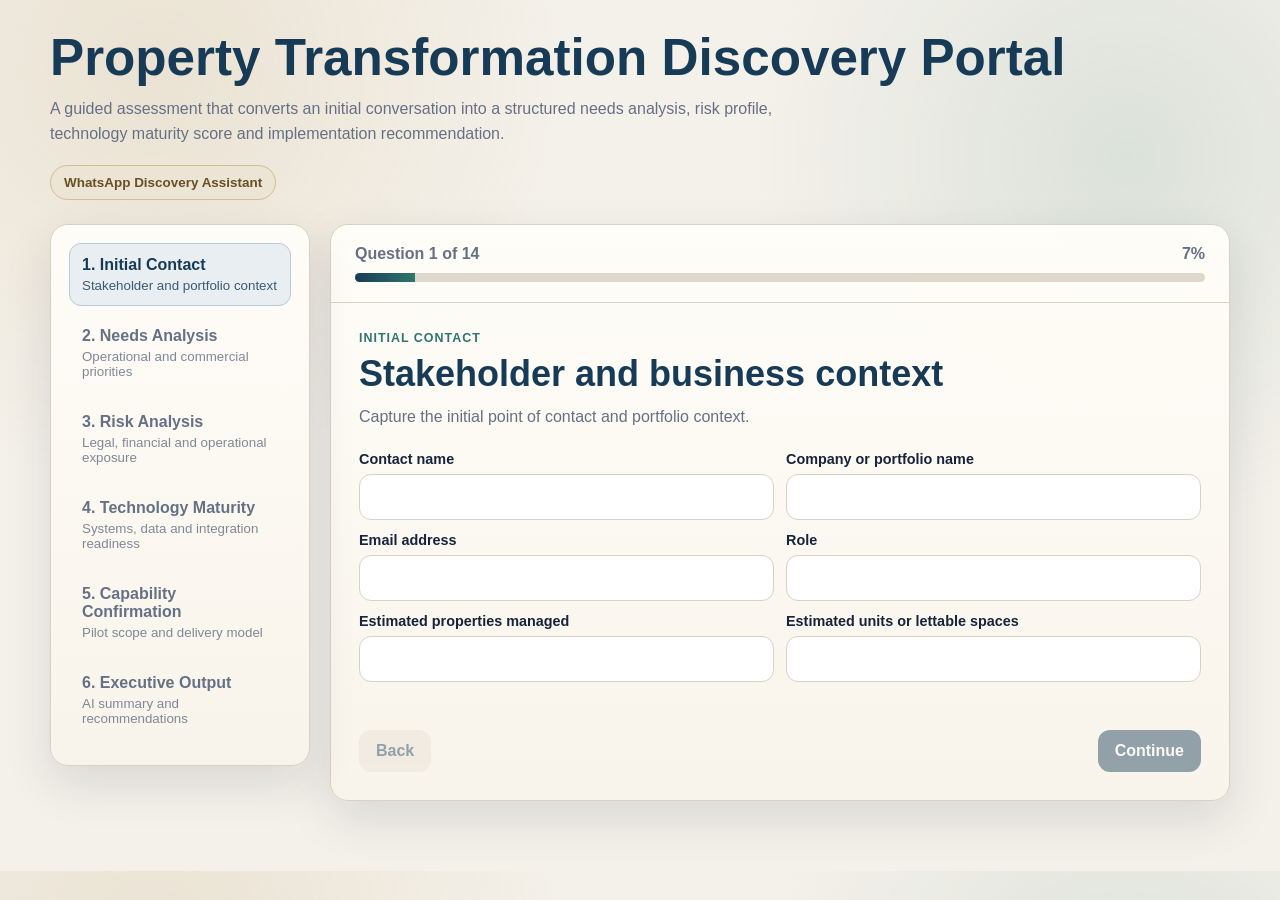
==== index.html @ d778c0ee "style: apply premium property-tech colour palette" ====
<!DOCTYPE html>
<html lang="en">
<head>
<meta charset="UTF-8" />
<meta name="viewport" content="width=device-width, initial-scale=1.0" />
<title>Property Transformation Discovery Portal</title>
<style>
:root{--bg:#f4f1ea;--panel:#fffdf8;--panel2:#f8f4eb;--text:#17233a;--muted:#667085;--primary:#173b57;--primary2:#245b73;--accent:#b28a48;--teal:#2f766d;--border:#d9d2c4;--shadow:0 18px 48px rgba(23,35,58,.12);--radius:18px}
*{box-sizing:border-box}body{margin:0;font-family:Inter,Segoe UI,Arial,sans-serif;background:radial-gradient(circle at 12% 8%,rgba(178,138,72,.14),transparent 30%),radial-gradient(circle at 88% 18%,rgba(47,118,109,.12),transparent 28%),var(--bg);color:var(--text)}
button,input,textarea{font:inherit}.shell{width:min(1180px,94%);margin:auto;padding:28px 0 70px}.topbar{display:flex;justify-content:space-between;align-items:center;gap:18px;flex-wrap:wrap;margin-bottom:24px}.brand h1{margin:0;font-size:clamp(1.8rem,4vw,3.2rem);color:var(--primary)}.brand p{margin:10px 0 0;color:var(--muted);max-width:780px;line-height:1.55}.pill{padding:9px 13px;border-radius:999px;background:#ece4d4;border:1px solid #d3bd94;color:#694f25;font-weight:800;font-size:.84rem}.layout{display:grid;grid-template-columns:260px 1fr;gap:20px}.sidebar,.card{background:linear-gradient(180deg,rgba(255,253,248,.98),rgba(248,244,235,.98));border:1px solid var(--border);border-radius:var(--radius);box-shadow:var(--shadow)}.sidebar{padding:18px;height:max-content;position:sticky;top:18px}.stage{padding:12px;border-radius:12px;color:var(--muted);margin-bottom:8px;border:1px solid transparent}.stage.active{background:#e8eef1;color:var(--primary);border-color:#b9cad2}.stage.done{color:var(--teal)}.stage small{display:block;margin-top:4px;opacity:.82}.card{overflow:hidden}.progress{padding:20px 24px;border-bottom:1px solid var(--border)}.progress-row{display:flex;justify-content:space-between;color:var(--muted);font-weight:700;margin-bottom:10px}.track{height:9px;border-radius:999px;background:#ddd7cc;overflow:hidden}.bar{height:100%;width:0;background:linear-gradient(90deg,var(--primary),var(--teal));transition:.25s}.content,.dashboard{padding:28px}.dashboard{display:none}.kicker{color:var(--teal);text-transform:uppercase;letter-spacing:.08em;font-weight:900;font-size:.78rem}h2{font-size:clamp(1.5rem,3vw,2.25rem);margin:8px 0 10px;color:var(--primary)}.help{color:var(--muted);line-height:1.55;margin-bottom:22px}.grid,.formgrid{display:grid;grid-template-columns:repeat(2,minmax(0,1fr));gap:12px}.option{padding:14px;border:1px solid var(--border);border-radius:14px;background:#fffdfa;cursor:pointer;display:flex;gap:11px;align-items:flex-start;transition:.2s}.option:hover{border-color:#9db2bd;background:#f1f6f7}.option.selected{border-color:var(--primary2);background:#e8f0f2}.field label{display:block;margin:0 0 7px;font-weight:800;font-size:.9rem}input[type=text],input[type=email],input[type=number],textarea{width:100%;background:#fff;color:var(--text);border:1px solid var(--border);border-radius:12px;padding:13px 14px;outline:none}input:focus,textarea:focus{border-color:var(--primary2);box-shadow:0 0 0 3px rgba(36,91,115,.12)}textarea{min-height:120px;resize:vertical}.actions{display:flex;gap:12px;justify-content:space-between;padding:20px 28px 28px}button{border:0;border-radius:12px;padding:12px 17px;font-weight:900;cursor:pointer}.primary{background:var(--primary);color:#fff}.primary:hover{background:var(--primary2)}.secondary{background:#e8e1d5;color:var(--primary)}button:disabled{opacity:.45;cursor:not-allowed}.scoregrid{display:grid;grid-template-columns:repeat(4,1fr);gap:14px;margin:20px 0}.score,.reportbox{padding:18px;border:1px solid var(--border);border-radius:15px;background:#fffdfa}.score strong{font-size:1.9rem;display:block;margin-top:8px;color:var(--primary)}.score span,.note{color:var(--muted);font-size:.88rem}.reportgrid{display:grid;grid-template-columns:1.2fr .8fr;gap:18px}.reportbox h3{margin-top:0;color:var(--primary)}.tag{display:inline-block;padding:6px 9px;border-radius:999px;margin:4px;background:#e8eef1;color:var(--primary);font-size:.82rem}.downloads{display:flex;gap:10px;flex-wrap:wrap;margin-top:18px}.wa-card{margin-top:16px;border:1px solid #b9c8c2;border-radius:18px;overflow:hidden;background:#eef2ef}.wa-head{display:flex;align-items:center;gap:10px;background:var(--primary);padding:12px 14px;color:#fff}.wa-avatar{width:38px;height:38px;border-radius:50%;display:grid;place-items:center;background:var(--accent);color:#fff;font-weight:1000}.wa-title{font-weight:900}.wa-status{color:#d7e2e6;font-size:.78rem}.wa-actions{margin-left:auto;display:flex;gap:8px}.wa-actions button{padding:7px 9px;background:rgba(255,255,255,.12);color:#fff}.messages{height:350px;overflow:auto;padding:15px;background:linear-gradient(rgba(239,242,239,.94),rgba(239,242,239,.94)),radial-gradient(circle at 20% 20%,#d6ded9 0 1px,transparent 1px);background-size:auto,22px 22px}.msg{max-width:84%;padding:9px 11px 6px;border-radius:8px;margin:7px 0;line-height:1.45;box-shadow:0 1px 2px rgba(23,35,58,.12)}.msg.ai{background:#fff;border:1px solid #d8dfdb;border-top-left-radius:2px}.msg.user{background:#d9e8e4;border:1px solid #b7d0c9;margin-left:auto;border-top-right-radius:2px}.msg-time{display:block;text-align:right;color:#78857f;font-size:.68rem;margin-top:4px}.quick{display:flex;gap:8px;overflow:auto;padding:10px 12px;background:#f7f5ef;border-top:1px solid var(--border)}.quick button{white-space:nowrap;background:#fff;color:var(--primary);border:1px solid #c5d2d6;padding:8px 10px;font-size:.8rem}.chatrow{display:flex;gap:8px;padding:10px;background:#f1ede4}.chatrow input{flex:1;background:#fff;border:1px solid #d3ccbf;border-radius:999px}.send{border-radius:50%;width:44px;height:44px;padding:0;background:var(--teal);color:#fff}.typing{display:none;color:var(--muted);font-size:.78rem;padding:0 15px 10px;background:#eef2ef}.risk-high{color:#a33a32}.risk-med{color:#8a651f}.risk-low{color:#2f766d}
@media(max-width:900px){.layout{grid-template-columns:1fr}.sidebar{position:static}.scoregrid{grid-template-columns:repeat(2,1fr)}.reportgrid{grid-template-columns:1fr}}@media(max-width:620px){.grid,.formgrid,.scoregrid{grid-template-columns:1fr}.content,.dashboard{padding:20px}.actions{padding:18px 20px 22px}.sidebar{display:none}.messages{height:420px}}
</style>
</head>
<body>
<div class="shell">
<div class="topbar"><div class="brand"><h1>Property Transformation Discovery Portal</h1><p>A guided assessment that converts an initial conversation into a structured needs analysis, risk profile, technology maturity score and implementation recommendation.</p></div><div class="pill">WhatsApp Discovery Assistant</div></div>
<div class="layout"><aside class="sidebar" id="sidebar"></aside><section class="card"><div id="assessmentView"><div class="progress"><div class="progress-row"><span id="progressText"></span><span id="percent"></span></div><div class="track"><div class="bar" id="bar"></div></div></div><div class="content"><div class="kicker" id="kicker"></div><h2 id="title"></h2><div class="help" id="help"></div><div id="answer"></div></div><div class="actions"><button class="secondary" id="back">Back</button><button class="primary" id="next" disabled>Continue</button></div></div>
<div class="dashboard" id="dashboard"><div class="kicker">Executive Assessment</div><h2>Digital Transformation Readiness Report</h2><p class="help">The results below are generated from the discovery responses and become live context for the WhatsApp assistant.</p><div class="scoregrid"><div class="score"><span>Technology maturity</span><strong id="techScore">0%</strong></div><div class="score"><span>Operational readiness</span><strong id="opsScore">0%</strong></div><div class="score"><span>Risk exposure</span><strong id="riskScore">0%</strong></div><div class="score"><span>Transformation opportunity</span><strong id="oppScore">0%</strong></div></div><div class="reportgrid"><div><div class="reportbox"><h3>Executive summary</h3><p id="summaryText"></p></div><div class="reportbox" style="margin-top:16px"><h3>Recommended first-phase scope</h3><div id="recommendations"></div></div><div class="reportbox" style="margin-top:16px"><h3>Priority risks</h3><div id="risks"></div></div></div><div><div class="reportbox"><h3>Capability profile</h3><div id="capabilities"></div></div><div class="wa-card"><div class="wa-head"><div class="wa-avatar">A</div><div><div class="wa-title">Aero Discovery Assistant</div><div class="wa-status">online · assessment-aware</div></div><div class="wa-actions"><button id="clearChat" title="Clear conversation">Clear</button></div></div><div class="messages" id="messages"></div><div class="typing" id="typing">Aero Discovery Assistant is typing…</div><div class="quick" id="quickReplies"></div><div class="chatrow"><input id="chatInput" type="text" placeholder="Type a WhatsApp message" autocomplete="off" /><button class="send" id="sendChat" aria-label="Send message">➤</button></div></div></div></div><div class="downloads"><button class="primary" id="downloadReport">Download Executive Report</button><button class="secondary" id="downloadJson">Download Assessment Data</button><button class="secondary" id="restart">Restart Assessment</button></div><div class="note">This GitHub Pages demonstration is browser-based and does not expose API credentials. Production WhatsApp delivery should use Meta WhatsApp Cloud API or an approved BSP through a secure server-side webhook and AI orchestration service.</div></div></section></div></div>
<script>
const stages=[{name:'Initial Contact',desc:'Stakeholder and portfolio context'},{name:'Needs Analysis',desc:'Operational and commercial priorities'},{name:'Risk Analysis',desc:'Legal, financial and operational exposure'},{name:'Technology Maturity',desc:'Systems, data and integration readiness'},{name:'Capability Confirmation',desc:'Pilot scope and delivery model'},{name:'Executive Output',desc:'AI summary and recommendations'}];
const qs=[{stage:0,type:'fields',title:'Stakeholder and business context',help:'Capture the initial point of contact and portfolio context.',fields:[['Contact name','text','contactName'],['Company or portfolio name','text','company'],['Email address','email','email'],['Role','text','role'],['Estimated properties managed','number','properties'],['Estimated units or lettable spaces','number','units']]},{stage:0,type:'single',title:'What is the primary strategic intent?',help:'This determines how the opportunity should be positioned.',options:['Digitally transform the current property business','Use the business as a pilot for a broader platform','Create a joint venture','Build a standalone PropTech company','Start with consulting and managed services']},{stage:1,type:'multi',title:'Which problems have the greatest business impact?',help:'Select the issues creating the most cost, delay, risk or lost revenue.',options:['Vacancies and slow tenant placement','Rental arrears and collection visibility','Manual administration','Maintenance and contractor control','Municipal and utility account problems','Weak marketing','Poor owner reporting','Tenant onboarding and documentation','Security incidents','Lack of scalable systems']},{stage:1,type:'multi',title:'Which capabilities are most important in the first 90 days?',help:'Choose the most valuable quick wins.',max:5,options:['Property and unit register','Listings and digital marketing','Tenant applications and onboarding','Rental invoicing and collections','Maintenance ticketing','Municipal account monitoring','Owner dashboards','WhatsApp automation','Inspections and valuations','Security incident management']},{stage:1,type:'single',title:'Who is the primary paying customer?',help:'Identify the commercial buyer for the initial model.',options:['Individual landlords','Property owners and investors','Building managers','Estate agencies','Property developers','Corporate property portfolios']},{stage:2,type:'multi',title:'Which risk areas require the strongest controls?',help:'Select all material risks.',options:['POPIA and personal-data protection','Tenant screening and consent','Payment fraud and reconciliation','Lease and document validity','Municipal account accuracy','Contractor liability','Physical security','Cybersecurity','System availability and backups','Financial reporting accuracy']},{stage:2,type:'single',title:'How controlled are current processes?',help:'Choose the closest statement.',options:['Mostly undocumented and dependent on individuals','Documented but mainly manual','Partially automated with inconsistent controls','Well controlled with some system integration','Highly controlled, automated and auditable']},{stage:3,type:'multi',title:'Which technologies are currently used?',help:'This determines the existing digital foundation.',options:['WhatsApp','Excel or Google Sheets','Accounting software','Property management software','Online listing platforms','Cloud document storage','CRM','Digital payments','Business intelligence dashboards','APIs or system integrations']},{stage:3,type:'single',title:'How reliable and accessible is business data?',help:'Assess whether data is ready for analytics and automation.',options:['Mostly paper-based or fragmented','Available in spreadsheets but inconsistent','Stored in systems but not integrated','Centralised with reasonable reporting','Integrated, governed and analytics-ready']},{stage:3,type:'single',title:'What level of internal technology capability exists?',help:'Assess support capability.',options:['No internal IT capability','Basic user support only','External IT provider','Dedicated IT administrator or team','Strong internal engineering and data capability']},{stage:4,type:'single',title:'Which delivery model is most practical?',help:'Select the most realistic initial approach.',options:['Custom-built platform immediately','Integrate existing systems','Managed service using existing tools','Hybrid: existing tools first, custom platform later','Discovery should determine the approach']},{stage:4,type:'multi',title:'Which interfaces should be included in the pilot?',help:'Select the required users.',options:['Owner dashboard','Building manager portal','Tenant portal','Contractor portal','Estate agent portal','Executive dashboard','WhatsApp interface']},{stage:4,type:'single',title:'What budget range is realistic for discovery and pilot?',help:'A range is sufficient.',options:['Below R25,000','R25,000–R75,000','R75,000–R150,000','R150,000–R300,000','Above R300,000','Not yet known']},{stage:4,type:'text',title:'What would success look like after six months?',help:'Enter measurable outcomes such as occupancy, collections, cost reduction, time savings or units onboarded.'}];
let current=0,responses=JSON.parse(localStorage.getItem('propDiscoveryV3')||'{}');const $=id=>document.getElementById(id);const escapeHtml=s=>String(s).replace(/[&<>"']/g,c=>({'&':'&amp;','<':'&lt;','>':'&gt;','"':'&quot;',"'":'&#039;'}[c]));
function renderSidebar(){const cs=qs[current]?.stage??5;$('sidebar').innerHTML=stages.map((s,i)=>`<div class="stage ${i===cs?'active':''} ${i<cs?'done':''}"><strong>${i+1}. ${s.name}</strong><small>${s.desc}</small></div>`).join('')}
function save(){localStorage.setItem('propDiscoveryV3',JSON.stringify(responses))}
function render(){const q=qs[current],pct=Math.round(((current+1)/qs.length)*100);renderSidebar();$('progressText').textContent=`Question ${current+1} of ${qs.length}`;$('percent').textContent=`${pct}%`;$('bar').style.width=`${pct}%`;$('kicker').textContent=stages[q.stage].name;$('title').textContent=q.title;$('help').textContent=q.help;$('answer').innerHTML='';$('back').disabled=current===0;$('next').textContent=current===qs.length-1?'Generate Assessment':'Continue';if(q.type==='fields'){const fg=document.createElement('div');fg.className='formgrid';q.fields.forEach(([label,type,key])=>{const f=document.createElement('div');f.className='field';f.innerHTML=`<label>${label}</label>`;const input=document.createElement('input');input.type=type;input.value=responses[key]||'';input.oninput=e=>{responses[key]=e.target.value;save();validate()};f.appendChild(input);fg.appendChild(f)});$('answer').appendChild(fg)}else if(q.type==='text'){const t=document.createElement('textarea');t.placeholder='Type your response...';t.value=responses[current]||'';t.oninput=e=>{responses[current]=e.target.value.trim();save();validate()};$('answer').appendChild(t)}else{const grid=document.createElement('div');grid.className='grid';q.options.forEach(opt=>{const label=document.createElement('label');label.className='option';const input=document.createElement('input');input.type=q.type==='single'?'radio':'checkbox';input.name=`q${current}`;const val=responses[current];input.checked=q.type==='single'?val===opt:Array.isArray(val)&&val.includes(opt);if(input.checked)label.classList.add('selected');input.onchange=()=>{if(q.type==='single'){responses[current]=opt;[...grid.children].forEach(x=>x.classList.remove('selected'));label.classList.add('selected')}else{let arr=Array.isArray(responses[current])?[...responses[current]]:[];if(input.checked){if(q.max&&arr.length>=q.max){input.checked=false;alert(`Select up to ${q.max} options.`);return}arr.push(opt);label.classList.add('selected')}else{arr=arr.filter(x=>x!==opt);label.classList.remove('selected')}responses[current]=arr}save();validate()};const span=document.createElement('span');span.textContent=opt;label.append(input,span);grid.appendChild(label)});$('answer').appendChild(grid)}validate()}
function validate(){const q=qs[current];let ok=false;if(q.type==='fields')ok=q.fields.every(x=>String(responses[x[2]]||'').trim());else if(q.type==='multi')ok=Array.isArray(responses[current])&&responses[current].length;else ok=String(responses[current]||'').trim().length>0;$('next').disabled=!ok}
$('next').onclick=()=>current<qs.length-1?(current++,render(),scrollTo({top:0,behavior:'smooth'})):generateReport();$('back').onclick=()=>{if(current>0){current--;render();scrollTo({top:0,behavior:'smooth'})}};
function scoreReport(){const techs=responses[7]||[],data=responses[8]||'',it=responses[9]||'';let tech=20+techs.length*6;if(data.includes('Centralised'))tech+=15;if(data.includes('Integrated'))tech+=25;if(it.includes('Dedicated'))tech+=15;if(it.includes('Strong'))tech+=25;tech=Math.min(100,tech);const control=responses[6]||'';let ops=30;if(control.includes('Documented'))ops=45;if(control.includes('Partially'))ops=60;if(control.includes('Well controlled'))ops=78;if(control.includes('Highly'))ops=92;const risk=Math.min(100,25+(responses[5]||[]).length*7);const opp=Math.min(100,45+(responses[2]||[]).length*5+(100-tech)*.25);return{tech:Math.round(tech),ops:Math.round(ops),risk:Math.round(risk),opp:Math.round(opp)}}
function generateReport(){const sc=scoreReport();$('assessmentView').style.display='none';$('dashboard').style.display='block';$('techScore').textContent=sc.tech+'%';$('opsScore').textContent=sc.ops+'%';$('riskScore').textContent=sc.risk+'%';$('oppScore').textContent=sc.opp+'%';const company=responses.company||'the property business',pains=responses[2]||[],wins=responses[3]||[],risks=responses[5]||[],model=responses[10]||'a hybrid approach';$('summaryText').textContent=`${company} has a strong transformation opportunity, driven by ${pains.slice(0,3).join(', ').toLowerCase()||'operational inefficiencies'}. The recommended approach is ${model.toLowerCase()}, beginning with a controlled pilot and measurable business outcomes.`;$('recommendations').innerHTML=(wins.length?wins:['Property register','Owner dashboard','Rental and maintenance workflows']).map(x=>`<span class="tag">${escapeHtml(x)}</span>`).join('');$('risks').innerHTML=(risks.length?risks:['Data protection','Payment control','System continuity']).map((x,i)=>`<p class="${i<2?'risk-high':i<5?'risk-med':'risk-low'}"><strong>${i<2?'High':i<5?'Medium':'Controlled'}:</strong> ${escapeHtml(x)}</p>`).join('');$('capabilities').innerHTML=[`Current tools: ${(responses[7]||[]).join(', ')||'Not confirmed'}`,`Data readiness: ${responses[8]||'Not confirmed'}`,`Internal IT capability: ${responses[9]||'Not confirmed'}`,`Preferred delivery: ${responses[10]||'Not confirmed'}`,`Pilot interfaces: ${(responses[11]||[]).join(', ')||'Not confirmed'}`,`Budget: ${responses[12]||'Not confirmed'}`].map(x=>`<p>${escapeHtml(x)}</p>`).join('');initChat();renderSidebar()}
const quickPrompts=['Summarise my assessment','What should the pilot include?','What are the main risks?','Explain the budget approach','What happens next?'];let chat=JSON.parse(localStorage.getItem('discoveryChatV1')||'[]');function timeNow(){return new Date().toLocaleTimeString([],{hour:'2-digit',minute:'2-digit'})}function saveChat(){localStorage.setItem('discoveryChatV1',JSON.stringify(chat))}function renderChat(){const box=$('messages');box.innerHTML=chat.map(m=>`<div class="msg ${m.role==='user'?'user':'ai'}">${escapeHtml(m.text)}<span class="msg-time">${escapeHtml(m.time)}</span></div>`).join('');box.scrollTop=box.scrollHeight}function initChat(){if(!chat.length)chat=[{role:'assistant',text:`Hello ${responses.contactName||'there'}. I have loaded your property transformation assessment. Ask me about the pilot, risks, budget, interfaces or next steps.`,time:timeNow()}];$('quickReplies').innerHTML=quickPrompts.map(x=>`<button data-q="${escapeHtml(x)}">${escapeHtml(x)}</button>`).join('');$('quickReplies').querySelectorAll('button').forEach(b=>b.onclick=()=>sendMessage(b.dataset.q));renderChat();saveChat()}
function aiReply(q){const lower=q.toLowerCase(),sc=scoreReport(),pains=responses[2]||[],wins=responses[3]||[],risks=responses[5]||[],interfaces=responses[11]||[];if(lower.includes('summar'))return `${responses.company||'The business'} scored ${sc.tech}% technology maturity, ${sc.ops}% operational readiness and ${sc.opp}% transformation opportunity. The main pressure points are ${pains.slice(0,3).join(', ').toLowerCase()||'manual and fragmented operations'}.`;if(lower.includes('risk'))return `Priority controls should address ${risks.slice(0,4).join(', ')||'POPIA, payment reconciliation, access control and service continuity'}. Each control needs an owner, evidence requirement and escalation path.`;if(lower.includes('pilot')||lower.includes('first phase'))return `The pilot should cover ${wins.slice(0,5).join(', ')||'a property register, tenant workflows, collections, maintenance and dashboards'}. Recommended interfaces: ${interfaces.join(', ')||'owner, manager and WhatsApp channels'}.`;if(lower.includes('budget')||lower.includes('commercial'))return `The selected range is ${responses[12]||'not confirmed'}. Use a fixed-fee discovery, a defined pilot with acceptance criteria, then a managed-service or SaaS subscription.`;if(lower.includes('next')||lower.includes('after'))return `Next: validate this assessment with decision-makers, confirm the pilot portfolio, agree measurable KPIs, map existing systems and data owners, define POPIA controls, approve the pilot backlog and implementation timetable.`;if(lower.includes('whatsapp'))return `WhatsApp should support guided discovery, tenant onboarding, maintenance tickets, status notifications and escalation to a human agent. Production delivery requires the Meta WhatsApp Cloud API or an approved BSP.`;return `Based on your assessment, the strongest response is a phased operating model: integrate existing tools first, deploy the highest-value WhatsApp and dashboard workflows, measure results, then decide which custom platform components are justified.`}
function sendMessage(text){const q=String(text||$('chatInput').value).trim();if(!q)return;chat.push({role:'user',text:q,time:timeNow()});$('chatInput').value='';renderChat();$('typing').style.display='block';setTimeout(()=>{chat.push({role:'assistant',text:aiReply(q),time:timeNow()});$('typing').style.display='none';saveChat();renderChat()},450)}$('sendChat').onclick=()=>sendMessage();$('chatInput').addEventListener('keydown',e=>{if(e.key==='Enter'){e.preventDefault();sendMessage()}});$('clearChat').onclick=()=>{if(confirm('Clear this conversation?')){chat=[];localStorage.removeItem('discoveryChatV1');initChat()}};
function dl(name,content,type){const b=new Blob([content],{type}),u=URL.createObjectURL(b),a=document.createElement('a');a.href=u;a.download=name;a.click();URL.revokeObjectURL(u)}$('downloadJson').onclick=()=>dl('property-transformation-assessment.json',JSON.stringify(responses,null,2),'application/json');$('downloadReport').onclick=()=>{const sc=scoreReport();dl('property-transformation-executive-report.txt',`PROPERTY TRANSFORMATION DISCOVERY REPORT\n\nClient: ${responses.contactName||''}\nCompany: ${responses.company||''}\nTechnology maturity: ${sc.tech}%\nOperational readiness: ${sc.ops}%\nRisk exposure: ${sc.risk}%\nTransformation opportunity: ${sc.opp}%\n\nPrimary needs:\n${(responses[2]||[]).map(x=>'- '+x).join('\n')}\n\nPilot priorities:\n${(responses[3]||[]).map(x=>'- '+x).join('\n')}\n\nBudget: ${responses[12]||''}\nSuccess after six months: ${responses[13]||''}`,'text/plain')};$('restart').onclick=()=>{if(confirm('Clear all assessment and chat data?')){localStorage.removeItem('propDiscoveryV3');localStorage.removeItem('discoveryChatV1');location.reload()}};render();
</script>
</body>
</html>
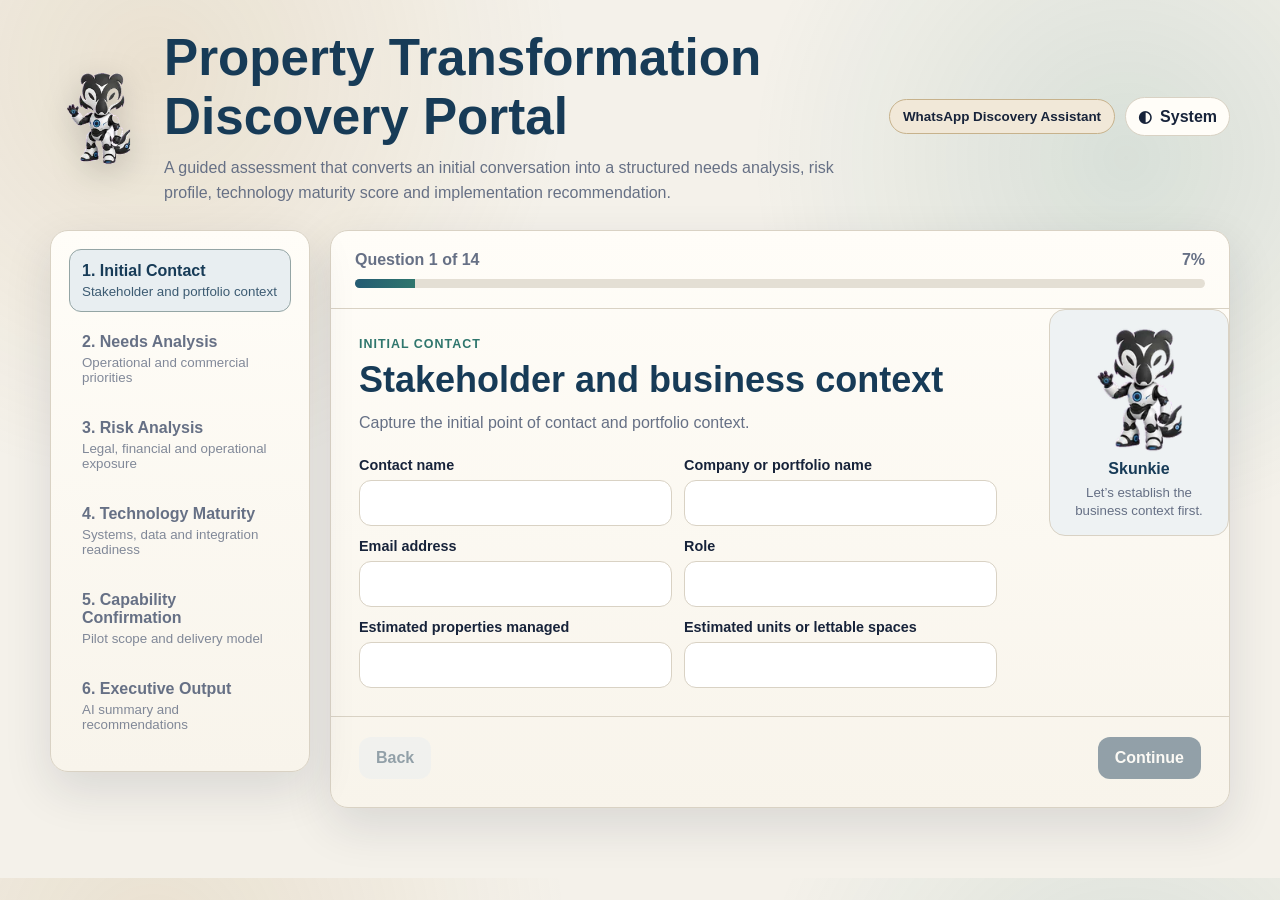
==== commit 527e631b: "feat: add adaptive theme toggle and Skunkie assessment guide" ====
--- a/index.html
+++ b/index.html
@@ -3,32 +3,32 @@
 <head>
 <meta charset="UTF-8" />
 <meta name="viewport" content="width=device-width, initial-scale=1.0" />
+<meta name="color-scheme" content="light dark" />
 <title>Property Transformation Discovery Portal</title>
 <style>
-:root{--bg:#f4f1ea;--panel:#fffdf8;--panel2:#f8f4eb;--text:#17233a;--muted:#667085;--primary:#173b57;--primary2:#245b73;--accent:#b28a48;--teal:#2f766d;--border:#d9d2c4;--shadow:0 18px 48px rgba(23,35,58,.12);--radius:18px}
-*{box-sizing:border-box}body{margin:0;font-family:Inter,Segoe UI,Arial,sans-serif;background:radial-gradient(circle at 12% 8%,rgba(178,138,72,.14),transparent 30%),radial-gradient(circle at 88% 18%,rgba(47,118,109,.12),transparent 28%),var(--bg);color:var(--text)}
-button,input,textarea{font:inherit}.shell{width:min(1180px,94%);margin:auto;padding:28px 0 70px}.topbar{display:flex;justify-content:space-between;align-items:center;gap:18px;flex-wrap:wrap;margin-bottom:24px}.brand h1{margin:0;font-size:clamp(1.8rem,4vw,3.2rem);color:var(--primary)}.brand p{margin:10px 0 0;color:var(--muted);max-width:780px;line-height:1.55}.pill{padding:9px 13px;border-radius:999px;background:#ece4d4;border:1px solid #d3bd94;color:#694f25;font-weight:800;font-size:.84rem}.layout{display:grid;grid-template-columns:260px 1fr;gap:20px}.sidebar,.card{background:linear-gradient(180deg,rgba(255,253,248,.98),rgba(248,244,235,.98));border:1px solid var(--border);border-radius:var(--radius);box-shadow:var(--shadow)}.sidebar{padding:18px;height:max-content;position:sticky;top:18px}.stage{padding:12px;border-radius:12px;color:var(--muted);margin-bottom:8px;border:1px solid transparent}.stage.active{background:#e8eef1;color:var(--primary);border-color:#b9cad2}.stage.done{color:var(--teal)}.stage small{display:block;margin-top:4px;opacity:.82}.card{overflow:hidden}.progress{padding:20px 24px;border-bottom:1px solid var(--border)}.progress-row{display:flex;justify-content:space-between;color:var(--muted);font-weight:700;margin-bottom:10px}.track{height:9px;border-radius:999px;background:#ddd7cc;overflow:hidden}.bar{height:100%;width:0;background:linear-gradient(90deg,var(--primary),var(--teal));transition:.25s}.content,.dashboard{padding:28px}.dashboard{display:none}.kicker{color:var(--teal);text-transform:uppercase;letter-spacing:.08em;font-weight:900;font-size:.78rem}h2{font-size:clamp(1.5rem,3vw,2.25rem);margin:8px 0 10px;color:var(--primary)}.help{color:var(--muted);line-height:1.55;margin-bottom:22px}.grid,.formgrid{display:grid;grid-template-columns:repeat(2,minmax(0,1fr));gap:12px}.option{padding:14px;border:1px solid var(--border);border-radius:14px;background:#fffdfa;cursor:pointer;display:flex;gap:11px;align-items:flex-start;transition:.2s}.option:hover{border-color:#9db2bd;background:#f1f6f7}.option.selected{border-color:var(--primary2);background:#e8f0f2}.field label{display:block;margin:0 0 7px;font-weight:800;font-size:.9rem}input[type=text],input[type=email],input[type=number],textarea{width:100%;background:#fff;color:var(--text);border:1px solid var(--border);border-radius:12px;padding:13px 14px;outline:none}input:focus,textarea:focus{border-color:var(--primary2);box-shadow:0 0 0 3px rgba(36,91,115,.12)}textarea{min-height:120px;resize:vertical}.actions{display:flex;gap:12px;justify-content:space-between;padding:20px 28px 28px}button{border:0;border-radius:12px;padding:12px 17px;font-weight:900;cursor:pointer}.primary{background:var(--primary);color:#fff}.primary:hover{background:var(--primary2)}.secondary{background:#e8e1d5;color:var(--primary)}button:disabled{opacity:.45;cursor:not-allowed}.scoregrid{display:grid;grid-template-columns:repeat(4,1fr);gap:14px;margin:20px 0}.score,.reportbox{padding:18px;border:1px solid var(--border);border-radius:15px;background:#fffdfa}.score strong{font-size:1.9rem;display:block;margin-top:8px;color:var(--primary)}.score span,.note{color:var(--muted);font-size:.88rem}.reportgrid{display:grid;grid-template-columns:1.2fr .8fr;gap:18px}.reportbox h3{margin-top:0;color:var(--primary)}.tag{display:inline-block;padding:6px 9px;border-radius:999px;margin:4px;background:#e8eef1;color:var(--primary);font-size:.82rem}.downloads{display:flex;gap:10px;flex-wrap:wrap;margin-top:18px}.wa-card{margin-top:16px;border:1px solid #b9c8c2;border-radius:18px;overflow:hidden;background:#eef2ef}.wa-head{display:flex;align-items:center;gap:10px;background:var(--primary);padding:12px 14px;color:#fff}.wa-avatar{width:38px;height:38px;border-radius:50%;display:grid;place-items:center;background:var(--accent);color:#fff;font-weight:1000}.wa-title{font-weight:900}.wa-status{color:#d7e2e6;font-size:.78rem}.wa-actions{margin-left:auto;display:flex;gap:8px}.wa-actions button{padding:7px 9px;background:rgba(255,255,255,.12);color:#fff}.messages{height:350px;overflow:auto;padding:15px;background:linear-gradient(rgba(239,242,239,.94),rgba(239,242,239,.94)),radial-gradient(circle at 20% 20%,#d6ded9 0 1px,transparent 1px);background-size:auto,22px 22px}.msg{max-width:84%;padding:9px 11px 6px;border-radius:8px;margin:7px 0;line-height:1.45;box-shadow:0 1px 2px rgba(23,35,58,.12)}.msg.ai{background:#fff;border:1px solid #d8dfdb;border-top-left-radius:2px}.msg.user{background:#d9e8e4;border:1px solid #b7d0c9;margin-left:auto;border-top-right-radius:2px}.msg-time{display:block;text-align:right;color:#78857f;font-size:.68rem;margin-top:4px}.quick{display:flex;gap:8px;overflow:auto;padding:10px 12px;background:#f7f5ef;border-top:1px solid var(--border)}.quick button{white-space:nowrap;background:#fff;color:var(--primary);border:1px solid #c5d2d6;padding:8px 10px;font-size:.8rem}.chatrow{display:flex;gap:8px;padding:10px;background:#f1ede4}.chatrow input{flex:1;background:#fff;border:1px solid #d3ccbf;border-radius:999px}.send{border-radius:50%;width:44px;height:44px;padding:0;background:var(--teal);color:#fff}.typing{display:none;color:var(--muted);font-size:.78rem;padding:0 15px 10px;background:#eef2ef}.risk-high{color:#a33a32}.risk-med{color:#8a651f}.risk-low{color:#2f766d}
-@media(max-width:900px){.layout{grid-template-columns:1fr}.sidebar{position:static}.scoregrid{grid-template-columns:repeat(2,1fr)}.reportgrid{grid-template-columns:1fr}}@media(max-width:620px){.grid,.formgrid,.scoregrid{grid-template-columns:1fr}.content,.dashboard{padding:20px}.actions{padding:18px 20px 22px}.sidebar{display:none}.messages{height:420px}}
+:root{color-scheme:light;--bg:#f4f1ea;--panel:#fffdf8;--panel2:#f8f4eb;--text:#17233a;--muted:#667085;--primary:#173b57;--primary2:#245b73;--accent:#b28a48;--teal:#2f766d;--border:#d9d2c4;--input:#fff;--soft:#e8eef1;--shadow:0 18px 48px rgba(23,35,58,.12);--radius:18px;--chat:#eef2ef;--bubble:#fff;--userbubble:#d9e8e4}
+:root[data-theme="dark"]{color-scheme:dark;--bg:#0d1720;--panel:#14232d;--panel2:#192b36;--text:#eef5f4;--muted:#a8b8bd;--primary:#d8e8ed;--primary2:#74b5c4;--accent:#d2aa62;--teal:#66b7a8;--border:#304550;--input:#10202a;--soft:#203640;--shadow:0 18px 52px rgba(0,0,0,.35);--chat:#101e26;--bubble:#20333d;--userbubble:#22584f}
+*{box-sizing:border-box}body{margin:0;font-family:Inter,Segoe UI,Arial,sans-serif;background:radial-gradient(circle at 12% 8%,color-mix(in srgb,var(--accent) 16%,transparent),transparent 30%),radial-gradient(circle at 88% 18%,color-mix(in srgb,var(--teal) 14%,transparent),transparent 28%),var(--bg);color:var(--text);transition:background .25s,color .25s}button,input,textarea{font:inherit}.shell{width:min(1180px,94%);margin:auto;padding:28px 0 70px}.topbar{display:grid;grid-template-columns:auto 1fr auto;align-items:center;gap:18px;margin-bottom:24px}.hero-avatar{width:96px;height:96px;object-fit:contain;filter:drop-shadow(0 10px 16px rgba(0,0,0,.18))}.brand h1{margin:0;font-size:clamp(1.8rem,4vw,3.2rem);color:var(--primary)}.brand p{margin:10px 0 0;color:var(--muted);max-width:760px;line-height:1.55}.top-actions{display:flex;align-items:center;gap:10px;flex-wrap:wrap;justify-content:flex-end}.pill{padding:9px 13px;border-radius:999px;background:color-mix(in srgb,var(--accent) 18%,var(--panel));border:1px solid color-mix(in srgb,var(--accent) 45%,var(--border));color:var(--text);font-weight:800;font-size:.84rem}.theme-toggle{display:flex;align-items:center;gap:8px;border:1px solid var(--border);background:var(--panel);color:var(--text);padding:9px 12px;border-radius:999px}.theme-toggle:focus-visible,button:focus-visible,input:focus-visible,textarea:focus-visible{outline:3px solid color-mix(in srgb,var(--teal) 45%,transparent);outline-offset:2px}.layout{display:grid;grid-template-columns:260px 1fr;gap:20px}.sidebar,.card{background:linear-gradient(180deg,var(--panel),var(--panel2));border:1px solid var(--border);border-radius:var(--radius);box-shadow:var(--shadow)}.sidebar{padding:18px;height:max-content;position:sticky;top:18px}.stage{padding:12px;border-radius:12px;color:var(--muted);margin-bottom:8px;border:1px solid transparent}.stage.active{background:var(--soft);color:var(--primary);border-color:color-mix(in srgb,var(--primary2) 38%,var(--border))}.stage.done{color:var(--teal)}.stage small{display:block;margin-top:4px;opacity:.82}.card{overflow:hidden}.progress{padding:20px 24px;border-bottom:1px solid var(--border)}.progress-row{display:flex;justify-content:space-between;color:var(--muted);font-weight:700;margin-bottom:10px}.track{height:9px;border-radius:999px;background:color-mix(in srgb,var(--border) 70%,var(--panel));overflow:hidden}.bar{height:100%;width:0;background:linear-gradient(90deg,var(--primary2),var(--teal));transition:.25s}.wizard-body{display:grid;grid-template-columns:1fr 180px;gap:24px;align-items:start}.content,.dashboard{padding:28px}.dashboard{display:none}.guide{position:sticky;top:18px;text-align:center;background:color-mix(in srgb,var(--soft) 72%,var(--panel));border:1px solid var(--border);border-radius:16px;padding:14px}.guide img{width:128px;height:128px;object-fit:contain}.guide strong{display:block;color:var(--primary);margin-top:4px}.guide p{font-size:.83rem;line-height:1.4;color:var(--muted);margin:6px 0 0}.kicker{color:var(--teal);text-transform:uppercase;letter-spacing:.08em;font-weight:900;font-size:.78rem}h2{font-size:clamp(1.5rem,3vw,2.25rem);margin:8px 0 10px;color:var(--primary)}.help{color:var(--muted);line-height:1.55;margin-bottom:22px}.grid,.formgrid{display:grid;grid-template-columns:repeat(2,minmax(0,1fr));gap:12px}.option{padding:14px;border:1px solid var(--border);border-radius:14px;background:var(--panel);cursor:pointer;display:flex;gap:11px;align-items:flex-start;transition:.2s}.option:hover{border-color:var(--primary2);background:var(--soft)}.option.selected{border-color:var(--primary2);background:var(--soft)}.field label{display:block;margin:0 0 7px;font-weight:800;font-size:.9rem}input[type=text],input[type=email],input[type=number],textarea{width:100%;background:var(--input);color:var(--text);border:1px solid var(--border);border-radius:12px;padding:13px 14px;outline:none}textarea{min-height:120px;resize:vertical}.actions{display:flex;gap:12px;justify-content:space-between;padding:20px 28px 28px;border-top:1px solid var(--border)}button{border:0;border-radius:12px;padding:12px 17px;font-weight:900;cursor:pointer}.primary{background:#173b57;color:#fff}.primary:hover{background:#245b73}.secondary{background:var(--soft);color:var(--primary)}button:disabled{opacity:.45;cursor:not-allowed}.scoregrid{display:grid;grid-template-columns:repeat(4,1fr);gap:14px;margin:20px 0}.score,.reportbox{padding:18px;border:1px solid var(--border);border-radius:15px;background:var(--panel)}.score strong{font-size:1.9rem;display:block;margin-top:8px;color:var(--primary)}.score span,.note{color:var(--muted);font-size:.88rem}.reportgrid{display:grid;grid-template-columns:1.2fr .8fr;gap:18px}.reportbox h3{margin-top:0;color:var(--primary)}.tag{display:inline-block;padding:6px 9px;border-radius:999px;margin:4px;background:var(--soft);color:var(--primary);font-size:.82rem}.downloads{display:flex;gap:10px;flex-wrap:wrap;margin-top:18px}.wa-card{margin-top:16px;border:1px solid var(--border);border-radius:18px;overflow:hidden;background:var(--chat)}.wa-head{display:flex;align-items:center;gap:10px;background:#173b57;padding:12px 14px;color:#fff}.wa-avatar{width:38px;height:38px;border-radius:50%;display:grid;place-items:center;background:#b28a48;color:#fff;font-weight:1000}.wa-title{font-weight:900}.wa-status{color:#d7e2e6;font-size:.78rem}.wa-actions{margin-left:auto}.wa-actions button{padding:7px 9px;background:rgba(255,255,255,.12);color:#fff}.messages{height:350px;overflow:auto;padding:15px;background:var(--chat)}.msg{max-width:84%;padding:9px 11px 6px;border-radius:8px;margin:7px 0;line-height:1.45;box-shadow:0 1px 2px rgba(0,0,0,.12)}.msg.ai{background:var(--bubble);border:1px solid var(--border)}.msg.user{background:var(--userbubble);margin-left:auto}.msg-time{display:block;text-align:right;color:var(--muted);font-size:.68rem;margin-top:4px}.quick{display:flex;gap:8px;overflow:auto;padding:10px 12px;border-top:1px solid var(--border)}.quick button{white-space:nowrap;background:var(--panel);color:var(--primary);border:1px solid var(--border);padding:8px 10px;font-size:.8rem}.chatrow{display:flex;gap:8px;padding:10px;background:var(--panel2)}.chatrow input{flex:1;border-radius:999px}.send{border-radius:50%;width:44px;height:44px;padding:0;background:#2f766d;color:#fff}.typing{display:none;color:var(--muted);font-size:.78rem;padding:0 15px 10px}.risk-high{color:#c75b52}.risk-med{color:#b28a48}.risk-low{color:var(--teal)}
+@media(max-width:900px){.topbar{grid-template-columns:auto 1fr}.top-actions{grid-column:1/-1;justify-content:flex-start}.layout{grid-template-columns:1fr}.sidebar{position:static}.scoregrid{grid-template-columns:repeat(2,1fr)}.reportgrid{grid-template-columns:1fr}}@media(max-width:700px){.wizard-body{grid-template-columns:1fr}.guide{position:static;display:flex;align-items:center;text-align:left}.guide img{width:88px;height:88px}.grid,.formgrid,.scoregrid{grid-template-columns:1fr}.content,.dashboard{padding:20px}.actions{padding:18px 20px 22px}.sidebar{display:none}.messages{height:420px}.hero-avatar{width:72px;height:72px}}@media(prefers-reduced-motion:reduce){*{scroll-behavior:auto!important;transition:none!important}}
 </style>
 </head>
 <body>
 <div class="shell">
-<div class="topbar"><div class="brand"><h1>Property Transformation Discovery Portal</h1><p>A guided assessment that converts an initial conversation into a structured needs analysis, risk profile, technology maturity score and implementation recommendation.</p></div><div class="pill">WhatsApp Discovery Assistant</div></div>
-<div class="layout"><aside class="sidebar" id="sidebar"></aside><section class="card"><div id="assessmentView"><div class="progress"><div class="progress-row"><span id="progressText"></span><span id="percent"></span></div><div class="track"><div class="bar" id="bar"></div></div></div><div class="content"><div class="kicker" id="kicker"></div><h2 id="title"></h2><div class="help" id="help"></div><div id="answer"></div></div><div class="actions"><button class="secondary" id="back">Back</button><button class="primary" id="next" disabled>Continue</button></div></div>
-<div class="dashboard" id="dashboard"><div class="kicker">Executive Assessment</div><h2>Digital Transformation Readiness Report</h2><p class="help">The results below are generated from the discovery responses and become live context for the WhatsApp assistant.</p><div class="scoregrid"><div class="score"><span>Technology maturity</span><strong id="techScore">0%</strong></div><div class="score"><span>Operational readiness</span><strong id="opsScore">0%</strong></div><div class="score"><span>Risk exposure</span><strong id="riskScore">0%</strong></div><div class="score"><span>Transformation opportunity</span><strong id="oppScore">0%</strong></div></div><div class="reportgrid"><div><div class="reportbox"><h3>Executive summary</h3><p id="summaryText"></p></div><div class="reportbox" style="margin-top:16px"><h3>Recommended first-phase scope</h3><div id="recommendations"></div></div><div class="reportbox" style="margin-top:16px"><h3>Priority risks</h3><div id="risks"></div></div></div><div><div class="reportbox"><h3>Capability profile</h3><div id="capabilities"></div></div><div class="wa-card"><div class="wa-head"><div class="wa-avatar">A</div><div><div class="wa-title">Aero Discovery Assistant</div><div class="wa-status">online · assessment-aware</div></div><div class="wa-actions"><button id="clearChat" title="Clear conversation">Clear</button></div></div><div class="messages" id="messages"></div><div class="typing" id="typing">Aero Discovery Assistant is typing…</div><div class="quick" id="quickReplies"></div><div class="chatrow"><input id="chatInput" type="text" placeholder="Type a WhatsApp message" autocomplete="off" /><button class="send" id="sendChat" aria-label="Send message">➤</button></div></div></div></div><div class="downloads"><button class="primary" id="downloadReport">Download Executive Report</button><button class="secondary" id="downloadJson">Download Assessment Data</button><button class="secondary" id="restart">Restart Assessment</button></div><div class="note">This GitHub Pages demonstration is browser-based and does not expose API credentials. Production WhatsApp delivery should use Meta WhatsApp Cloud API or an approved BSP through a secure server-side webhook and AI orchestration service.</div></div></section></div></div>
+<div class="topbar"><img class="hero-avatar" src="assets/skunkie.svg" alt="Skunkie, the assessment guide"/><div class="brand"><h1>Property Transformation Discovery Portal</h1><p>A guided assessment that converts an initial conversation into a structured needs analysis, risk profile, technology maturity score and implementation recommendation.</p></div><div class="top-actions"><div class="pill">WhatsApp Discovery Assistant</div><button class="theme-toggle" id="themeToggle" type="button" aria-label="Change colour theme"><span id="themeIcon">◐</span><span id="themeLabel">System</span></button></div></div>
+<div class="layout"><aside class="sidebar" id="sidebar"></aside><section class="card"><div id="assessmentView"><div class="progress"><div class="progress-row"><span id="progressText"></span><span id="percent"></span></div><div class="track"><div class="bar" id="bar"></div></div></div><div class="wizard-body"><div class="content"><div class="kicker" id="kicker"></div><h2 id="title"></h2><div class="help" id="help"></div><div id="answer"></div></div><aside class="guide" aria-live="polite"><img src="assets/skunkie.svg" alt=""/><div><strong>Skunkie</strong><p id="guideText">I’ll guide you through each discovery step.</p></div></aside></div><div class="actions"><button class="secondary" id="back">Back</button><button class="primary" id="next" disabled>Continue</button></div></div>
+<div class="dashboard" id="dashboard"><div class="kicker">Executive Assessment</div><h2>Digital Transformation Readiness Report</h2><p class="help">The results below are generated from the discovery responses and become live context for the WhatsApp assistant.</p><div class="scoregrid"><div class="score"><span>Technology maturity</span><strong id="techScore">0%</strong></div><div class="score"><span>Operational readiness</span><strong id="opsScore">0%</strong></div><div class="score"><span>Risk exposure</span><strong id="riskScore">0%</strong></div><div class="score"><span>Transformation opportunity</span><strong id="oppScore">0%</strong></div></div><div class="reportgrid"><div><div class="reportbox"><h3>Executive summary</h3><p id="summaryText"></p></div><div class="reportbox" style="margin-top:16px"><h3>Recommended first-phase scope</h3><div id="recommendations"></div></div><div class="reportbox" style="margin-top:16px"><h3>Priority risks</h3><div id="risks"></div></div></div><div><div class="reportbox"><h3>Capability profile</h3><div id="capabilities"></div></div><div class="wa-card"><div class="wa-head"><div class="wa-avatar">A</div><div><div class="wa-title">Aero Discovery Assistant</div><div class="wa-status">online · assessment-aware</div></div><div class="wa-actions"><button id="clearChat">Clear</button></div></div><div class="messages" id="messages"></div><div class="typing" id="typing">Aero Discovery Assistant is typing…</div><div class="quick" id="quickReplies"></div><div class="chatrow"><input id="chatInput" type="text" placeholder="Type a WhatsApp message" autocomplete="off"/><button class="send" id="sendChat" aria-label="Send message">➤</button></div></div></div></div><div class="downloads"><button class="primary" id="downloadReport">Download Executive Report</button><button class="secondary" id="downloadJson">Download Assessment Data</button><button class="secondary" id="restart">Restart Assessment</button></div><div class="note">This GitHub Pages demonstration is browser-based and does not expose API credentials.</div></div></section></div></div>
 <script>
 const stages=[{name:'Initial Contact',desc:'Stakeholder and portfolio context'},{name:'Needs Analysis',desc:'Operational and commercial priorities'},{name:'Risk Analysis',desc:'Legal, financial and operational exposure'},{name:'Technology Maturity',desc:'Systems, data and integration readiness'},{name:'Capability Confirmation',desc:'Pilot scope and delivery model'},{name:'Executive Output',desc:'AI summary and recommendations'}];
 const qs=[{stage:0,type:'fields',title:'Stakeholder and business context',help:'Capture the initial point of contact and portfolio context.',fields:[['Contact name','text','contactName'],['Company or portfolio name','text','company'],['Email address','email','email'],['Role','text','role'],['Estimated properties managed','number','properties'],['Estimated units or lettable spaces','number','units']]},{stage:0,type:'single',title:'What is the primary strategic intent?',help:'This determines how the opportunity should be positioned.',options:['Digitally transform the current property business','Use the business as a pilot for a broader platform','Create a joint venture','Build a standalone PropTech company','Start with consulting and managed services']},{stage:1,type:'multi',title:'Which problems have the greatest business impact?',help:'Select the issues creating the most cost, delay, risk or lost revenue.',options:['Vacancies and slow tenant placement','Rental arrears and collection visibility','Manual administration','Maintenance and contractor control','Municipal and utility account problems','Weak marketing','Poor owner reporting','Tenant onboarding and documentation','Security incidents','Lack of scalable systems']},{stage:1,type:'multi',title:'Which capabilities are most important in the first 90 days?',help:'Choose the most valuable quick wins.',max:5,options:['Property and unit register','Listings and digital marketing','Tenant applications and onboarding','Rental invoicing and collections','Maintenance ticketing','Municipal account monitoring','Owner dashboards','WhatsApp automation','Inspections and valuations','Security incident management']},{stage:1,type:'single',title:'Who is the primary paying customer?',help:'Identify the commercial buyer for the initial model.',options:['Individual landlords','Property owners and investors','Building managers','Estate agencies','Property developers','Corporate property portfolios']},{stage:2,type:'multi',title:'Which risk areas require the strongest controls?',help:'Select all material risks.',options:['POPIA and personal-data protection','Tenant screening and consent','Payment fraud and reconciliation','Lease and document validity','Municipal account accuracy','Contractor liability','Physical security','Cybersecurity','System availability and backups','Financial reporting accuracy']},{stage:2,type:'single',title:'How controlled are current processes?',help:'Choose the closest statement.',options:['Mostly undocumented and dependent on individuals','Documented but mainly manual','Partially automated with inconsistent controls','Well controlled with some system integration','Highly controlled, automated and auditable']},{stage:3,type:'multi',title:'Which technologies are currently used?',help:'This determines the existing digital foundation.',options:['WhatsApp','Excel or Google Sheets','Accounting software','Property management software','Online listing platforms','Cloud document storage','CRM','Digital payments','Business intelligence dashboards','APIs or system integrations']},{stage:3,type:'single',title:'How reliable and accessible is business data?',help:'Assess whether data is ready for analytics and automation.',options:['Mostly paper-based or fragmented','Available in spreadsheets but inconsistent','Stored in systems but not integrated','Centralised with reasonable reporting','Integrated, governed and analytics-ready']},{stage:3,type:'single',title:'What level of internal technology capability exists?',help:'Assess support capability.',options:['No internal IT capability','Basic user support only','External IT provider','Dedicated IT administrator or team','Strong internal engineering and data capability']},{stage:4,type:'single',title:'Which delivery model is most practical?',help:'Select the most realistic initial approach.',options:['Custom-built platform immediately','Integrate existing systems','Managed service using existing tools','Hybrid: existing tools first, custom platform later','Discovery should determine the approach']},{stage:4,type:'multi',title:'Which interfaces should be included in the pilot?',help:'Select the required users.',options:['Owner dashboard','Building manager portal','Tenant portal','Contractor portal','Estate agent portal','Executive dashboard','WhatsApp interface']},{stage:4,type:'single',title:'What budget range is realistic for discovery and pilot?',help:'A range is sufficient.',options:['Below R25,000','R25,000–R75,000','R75,000–R150,000','R150,000–R300,000','Above R300,000','Not yet known']},{stage:4,type:'text',title:'What would success look like after six months?',help:'Enter measurable outcomes such as occupancy, collections, cost reduction, time savings or units onboarded.'}];
 let current=0,responses=JSON.parse(localStorage.getItem('propDiscoveryV3')||'{}');const $=id=>document.getElementById(id);const escapeHtml=s=>String(s).replace(/[&<>"']/g,c=>({'&':'&amp;','<':'&lt;','>':'&gt;','"':'&quot;',"'":'&#039;'}[c]));
-function renderSidebar(){const cs=qs[current]?.stage??5;$('sidebar').innerHTML=stages.map((s,i)=>`<div class="stage ${i===cs?'active':''} ${i<cs?'done':''}"><strong>${i+1}. ${s.name}</strong><small>${s.desc}</small></div>`).join('')}
-function save(){localStorage.setItem('propDiscoveryV3',JSON.stringify(responses))}
-function render(){const q=qs[current],pct=Math.round(((current+1)/qs.length)*100);renderSidebar();$('progressText').textContent=`Question ${current+1} of ${qs.length}`;$('percent').textContent=`${pct}%`;$('bar').style.width=`${pct}%`;$('kicker').textContent=stages[q.stage].name;$('title').textContent=q.title;$('help').textContent=q.help;$('answer').innerHTML='';$('back').disabled=current===0;$('next').textContent=current===qs.length-1?'Generate Assessment':'Continue';if(q.type==='fields'){const fg=document.createElement('div');fg.className='formgrid';q.fields.forEach(([label,type,key])=>{const f=document.createElement('div');f.className='field';f.innerHTML=`<label>${label}</label>`;const input=document.createElement('input');input.type=type;input.value=responses[key]||'';input.oninput=e=>{responses[key]=e.target.value;save();validate()};f.appendChild(input);fg.appendChild(f)});$('answer').appendChild(fg)}else if(q.type==='text'){const t=document.createElement('textarea');t.placeholder='Type your response...';t.value=responses[current]||'';t.oninput=e=>{responses[current]=e.target.value.trim();save();validate()};$('answer').appendChild(t)}else{const grid=document.createElement('div');grid.className='grid';q.options.forEach(opt=>{const label=document.createElement('label');label.className='option';const input=document.createElement('input');input.type=q.type==='single'?'radio':'checkbox';input.name=`q${current}`;const val=responses[current];input.checked=q.type==='single'?val===opt:Array.isArray(val)&&val.includes(opt);if(input.checked)label.classList.add('selected');input.onchange=()=>{if(q.type==='single'){responses[current]=opt;[...grid.children].forEach(x=>x.classList.remove('selected'));label.classList.add('selected')}else{let arr=Array.isArray(responses[current])?[...responses[current]]:[];if(input.checked){if(q.max&&arr.length>=q.max){input.checked=false;alert(`Select up to ${q.max} options.`);return}arr.push(opt);label.classList.add('selected')}else{arr=arr.filter(x=>x!==opt);label.classList.remove('selected')}responses[current]=arr}save();validate()};const span=document.createElement('span');span.textContent=opt;label.append(input,span);grid.appendChild(label)});$('answer').appendChild(grid)}validate()}
-function validate(){const q=qs[current];let ok=false;if(q.type==='fields')ok=q.fields.every(x=>String(responses[x[2]]||'').trim());else if(q.type==='multi')ok=Array.isArray(responses[current])&&responses[current].length;else ok=String(responses[current]||'').trim().length>0;$('next').disabled=!ok}
-$('next').onclick=()=>current<qs.length-1?(current++,render(),scrollTo({top:0,behavior:'smooth'})):generateReport();$('back').onclick=()=>{if(current>0){current--;render();scrollTo({top:0,behavior:'smooth'})}};
+const media=matchMedia('(prefers-color-scheme: dark)');let themeMode=localStorage.getItem('discoveryTheme')||'system';function applyTheme(){const dark=themeMode==='dark'||(themeMode==='system'&&media.matches);document.documentElement.dataset.theme=dark?'dark':'light';$('themeLabel').textContent=themeMode[0].toUpperCase()+themeMode.slice(1);$('themeIcon').textContent=themeMode==='system'?'◐':dark?'☾':'☀';$('themeToggle').setAttribute('aria-label',`Theme: ${themeMode}. Activate to change`)}$('themeToggle').onclick=()=>{themeMode=themeMode==='system'?'light':themeMode==='light'?'dark':'system';localStorage.setItem('discoveryTheme',themeMode);applyTheme()};media.addEventListener?.('change',()=>{if(themeMode==='system')applyTheme()});applyTheme();
+function renderSidebar(){const cs=qs[current]?.stage??5;$('sidebar').innerHTML=stages.map((s,i)=>`<div class="stage ${i===cs?'active':''} ${i<cs?'done':''}"><strong>${i+1}. ${s.name}</strong><small>${s.desc}</small></div>`).join('')}function save(){localStorage.setItem('propDiscoveryV3',JSON.stringify(responses))}
+function render(){const q=qs[current],pct=Math.round(((current+1)/qs.length)*100);renderSidebar();$('progressText').textContent=`Question ${current+1} of ${qs.length}`;$('percent').textContent=`${pct}%`;$('bar').style.width=`${pct}%`;$('kicker').textContent=stages[q.stage].name;$('title').textContent=q.title;$('help').textContent=q.help;$('guideText').textContent=current===0?'Let’s establish the business context first.':current<5?'I’m mapping the business priorities and value drivers.':current<7?'Now we’re checking governance and operational risk.':current<10?'This section measures data and technology readiness.':'Almost done — let’s define a practical pilot.';$('answer').innerHTML='';$('back').disabled=current===0;$('next').textContent=current===qs.length-1?'Generate Assessment':'Continue';if(q.type==='fields'){const fg=document.createElement('div');fg.className='formgrid';q.fields.forEach(([label,type,key])=>{const f=document.createElement('div');f.className='field';f.innerHTML=`<label>${label}</label>`;const input=document.createElement('input');input.type=type;input.value=responses[key]||'';input.oninput=e=>{responses[key]=e.target.value;save();validate()};f.appendChild(input);fg.appendChild(f)});$('answer').appendChild(fg)}else if(q.type==='text'){const t=document.createElement('textarea');t.placeholder='Type your response...';t.value=responses[current]||'';t.oninput=e=>{responses[current]=e.target.value.trim();save();validate()};$('answer').appendChild(t)}else{const grid=document.createElement('div');grid.className='grid';q.options.forEach(opt=>{const label=document.createElement('label');label.className='option';const input=document.createElement('input');input.type=q.type==='single'?'radio':'checkbox';input.name=`q${current}`;const val=responses[current];input.checked=q.type==='single'?val===opt:Array.isArray(val)&&val.includes(opt);if(input.checked)label.classList.add('selected');input.onchange=()=>{if(q.type==='single'){responses[current]=opt;[...grid.children].forEach(x=>x.classList.remove('selected'));label.classList.add('selected')}else{let arr=Array.isArray(responses[current])?[...responses[current]]:[];if(input.checked){if(q.max&&arr.length>=q.max){input.checked=false;alert(`Select up to ${q.max} options.`);return}arr.push(opt);label.classList.add('selected')}else{arr=arr.filter(x=>x!==opt);label.classList.remove('selected')}responses[current]=arr}save();validate()};const span=document.createElement('span');span.textContent=opt;label.append(input,span);grid.appendChild(label)});$('answer').appendChild(grid)}validate()}
+function validate(){const q=qs[current];let ok=false;if(q.type==='fields')ok=q.fields.every(x=>String(responses[x[2]]||'').trim());else if(q.type==='multi')ok=Array.isArray(responses[current])&&responses[current].length;else ok=String(responses[current]||'').trim().length>0;$('next').disabled=!ok}$('next').onclick=()=>current<qs.length-1?(current++,render(),scrollTo({top:0,behavior:'smooth'})):generateReport();$('back').onclick=()=>{if(current>0){current--;render();scrollTo({top:0,behavior:'smooth'})}};
 function scoreReport(){const techs=responses[7]||[],data=responses[8]||'',it=responses[9]||'';let tech=20+techs.length*6;if(data.includes('Centralised'))tech+=15;if(data.includes('Integrated'))tech+=25;if(it.includes('Dedicated'))tech+=15;if(it.includes('Strong'))tech+=25;tech=Math.min(100,tech);const control=responses[6]||'';let ops=30;if(control.includes('Documented'))ops=45;if(control.includes('Partially'))ops=60;if(control.includes('Well controlled'))ops=78;if(control.includes('Highly'))ops=92;const risk=Math.min(100,25+(responses[5]||[]).length*7);const opp=Math.min(100,45+(responses[2]||[]).length*5+(100-tech)*.25);return{tech:Math.round(tech),ops:Math.round(ops),risk:Math.round(risk),opp:Math.round(opp)}}
 function generateReport(){const sc=scoreReport();$('assessmentView').style.display='none';$('dashboard').style.display='block';$('techScore').textContent=sc.tech+'%';$('opsScore').textContent=sc.ops+'%';$('riskScore').textContent=sc.risk+'%';$('oppScore').textContent=sc.opp+'%';const company=responses.company||'the property business',pains=responses[2]||[],wins=responses[3]||[],risks=responses[5]||[],model=responses[10]||'a hybrid approach';$('summaryText').textContent=`${company} has a strong transformation opportunity, driven by ${pains.slice(0,3).join(', ').toLowerCase()||'operational inefficiencies'}. The recommended approach is ${model.toLowerCase()}, beginning with a controlled pilot and measurable business outcomes.`;$('recommendations').innerHTML=(wins.length?wins:['Property register','Owner dashboard','Rental and maintenance workflows']).map(x=>`<span class="tag">${escapeHtml(x)}</span>`).join('');$('risks').innerHTML=(risks.length?risks:['Data protection','Payment control','System continuity']).map((x,i)=>`<p class="${i<2?'risk-high':i<5?'risk-med':'risk-low'}"><strong>${i<2?'High':i<5?'Medium':'Controlled'}:</strong> ${escapeHtml(x)}</p>`).join('');$('capabilities').innerHTML=[`Current tools: ${(responses[7]||[]).join(', ')||'Not confirmed'}`,`Data readiness: ${responses[8]||'Not confirmed'}`,`Internal IT capability: ${responses[9]||'Not confirmed'}`,`Preferred delivery: ${responses[10]||'Not confirmed'}`,`Pilot interfaces: ${(responses[11]||[]).join(', ')||'Not confirmed'}`,`Budget: ${responses[12]||'Not confirmed'}`].map(x=>`<p>${escapeHtml(x)}</p>`).join('');initChat();renderSidebar()}
 const quickPrompts=['Summarise my assessment','What should the pilot include?','What are the main risks?','Explain the budget approach','What happens next?'];let chat=JSON.parse(localStorage.getItem('discoveryChatV1')||'[]');function timeNow(){return new Date().toLocaleTimeString([],{hour:'2-digit',minute:'2-digit'})}function saveChat(){localStorage.setItem('discoveryChatV1',JSON.stringify(chat))}function renderChat(){const box=$('messages');box.innerHTML=chat.map(m=>`<div class="msg ${m.role==='user'?'user':'ai'}">${escapeHtml(m.text)}<span class="msg-time">${escapeHtml(m.time)}</span></div>`).join('');box.scrollTop=box.scrollHeight}function initChat(){if(!chat.length)chat=[{role:'assistant',text:`Hello ${responses.contactName||'there'}. I have loaded your property transformation assessment. Ask me about the pilot, risks, budget, interfaces or next steps.`,time:timeNow()}];$('quickReplies').innerHTML=quickPrompts.map(x=>`<button data-q="${escapeHtml(x)}">${escapeHtml(x)}</button>`).join('');$('quickReplies').querySelectorAll('button').forEach(b=>b.onclick=()=>sendMessage(b.dataset.q));renderChat();saveChat()}
-function aiReply(q){const lower=q.toLowerCase(),sc=scoreReport(),pains=responses[2]||[],wins=responses[3]||[],risks=responses[5]||[],interfaces=responses[11]||[];if(lower.includes('summar'))return `${responses.company||'The business'} scored ${sc.tech}% technology maturity, ${sc.ops}% operational readiness and ${sc.opp}% transformation opportunity. The main pressure points are ${pains.slice(0,3).join(', ').toLowerCase()||'manual and fragmented operations'}.`;if(lower.includes('risk'))return `Priority controls should address ${risks.slice(0,4).join(', ')||'POPIA, payment reconciliation, access control and service continuity'}. Each control needs an owner, evidence requirement and escalation path.`;if(lower.includes('pilot')||lower.includes('first phase'))return `The pilot should cover ${wins.slice(0,5).join(', ')||'a property register, tenant workflows, collections, maintenance and dashboards'}. Recommended interfaces: ${interfaces.join(', ')||'owner, manager and WhatsApp channels'}.`;if(lower.includes('budget')||lower.includes('commercial'))return `The selected range is ${responses[12]||'not confirmed'}. Use a fixed-fee discovery, a defined pilot with acceptance criteria, then a managed-service or SaaS subscription.`;if(lower.includes('next')||lower.includes('after'))return `Next: validate this assessment with decision-makers, confirm the pilot portfolio, agree measurable KPIs, map existing systems and data owners, define POPIA controls, approve the pilot backlog and implementation timetable.`;if(lower.includes('whatsapp'))return `WhatsApp should support guided discovery, tenant onboarding, maintenance tickets, status notifications and escalation to a human agent. Production delivery requires the Meta WhatsApp Cloud API or an approved BSP.`;return `Based on your assessment, the strongest response is a phased operating model: integrate existing tools first, deploy the highest-value WhatsApp and dashboard workflows, measure results, then decide which custom platform components are justified.`}
+function aiReply(q){const lower=q.toLowerCase(),sc=scoreReport(),pains=responses[2]||[],wins=responses[3]||[],risks=responses[5]||[],interfaces=responses[11]||[];if(lower.includes('summar'))return `${responses.company||'The business'} scored ${sc.tech}% technology maturity, ${sc.ops}% operational readiness and ${sc.opp}% transformation opportunity. The main pressure points are ${pains.slice(0,3).join(', ').toLowerCase()||'manual and fragmented operations'}.`;if(lower.includes('risk'))return `Priority controls should address ${risks.slice(0,4).join(', ')||'POPIA, payment reconciliation, access control and service continuity'}.`;if(lower.includes('pilot'))return `The pilot should cover ${wins.slice(0,5).join(', ')||'a property register, tenant workflows, collections, maintenance and dashboards'}. Recommended interfaces: ${interfaces.join(', ')||'owner, manager and WhatsApp channels'}.`;if(lower.includes('budget'))return `The selected range is ${responses[12]||'not confirmed'}. Use a fixed-fee discovery, a defined pilot with acceptance criteria, then a managed-service or SaaS subscription.`;if(lower.includes('next'))return `Next: validate this assessment with decision-makers, confirm the pilot portfolio, agree measurable KPIs, map existing systems and data owners, define POPIA controls, and approve the pilot backlog.`;return `Use a phased operating model: integrate existing tools first, deploy the highest-value WhatsApp and dashboard workflows, measure results, then decide which custom platform components are justified.`}
 function sendMessage(text){const q=String(text||$('chatInput').value).trim();if(!q)return;chat.push({role:'user',text:q,time:timeNow()});$('chatInput').value='';renderChat();$('typing').style.display='block';setTimeout(()=>{chat.push({role:'assistant',text:aiReply(q),time:timeNow()});$('typing').style.display='none';saveChat();renderChat()},450)}$('sendChat').onclick=()=>sendMessage();$('chatInput').addEventListener('keydown',e=>{if(e.key==='Enter'){e.preventDefault();sendMessage()}});$('clearChat').onclick=()=>{if(confirm('Clear this conversation?')){chat=[];localStorage.removeItem('discoveryChatV1');initChat()}};
 function dl(name,content,type){const b=new Blob([content],{type}),u=URL.createObjectURL(b),a=document.createElement('a');a.href=u;a.download=name;a.click();URL.revokeObjectURL(u)}$('downloadJson').onclick=()=>dl('property-transformation-assessment.json',JSON.stringify(responses,null,2),'application/json');$('downloadReport').onclick=()=>{const sc=scoreReport();dl('property-transformation-executive-report.txt',`PROPERTY TRANSFORMATION DISCOVERY REPORT\n\nClient: ${responses.contactName||''}\nCompany: ${responses.company||''}\nTechnology maturity: ${sc.tech}%\nOperational readiness: ${sc.ops}%\nRisk exposure: ${sc.risk}%\nTransformation opportunity: ${sc.opp}%\n\nPrimary needs:\n${(responses[2]||[]).map(x=>'- '+x).join('\n')}\n\nPilot priorities:\n${(responses[3]||[]).map(x=>'- '+x).join('\n')}\n\nBudget: ${responses[12]||''}\nSuccess after six months: ${responses[13]||''}`,'text/plain')};$('restart').onclick=()=>{if(confirm('Clear all assessment and chat data?')){localStorage.removeItem('propDiscoveryV3');localStorage.removeItem('discoveryChatV1');location.reload()}};render();
 </script>
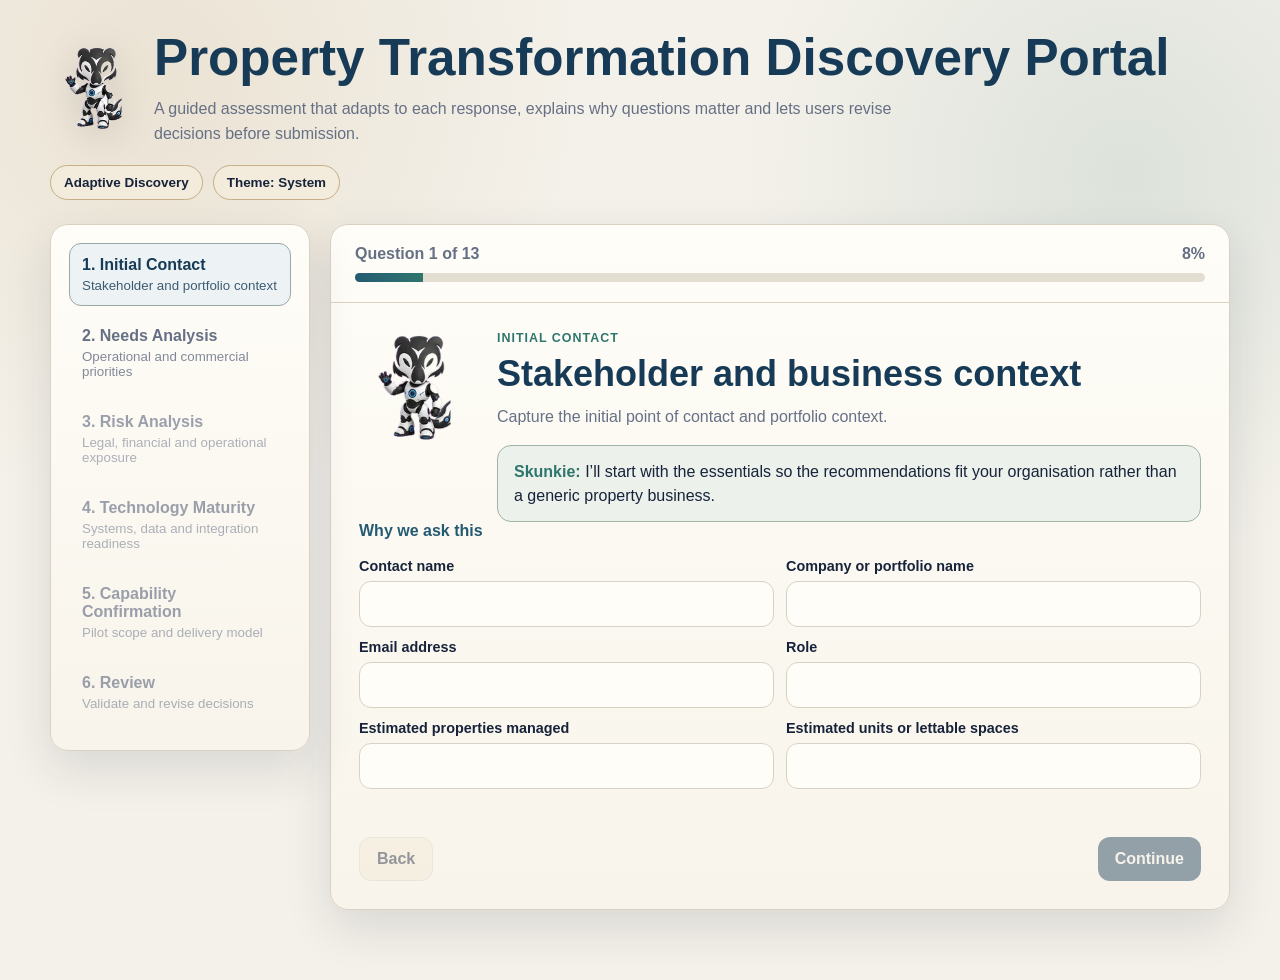
==== commit 106ecf61: "feat(wizard): launch adaptive explainable reversible experience" ====
--- a/index.html
+++ b/index.html
@@ -5,32 +5,32 @@
 <meta name="viewport" content="width=device-width, initial-scale=1.0" />
 <meta name="color-scheme" content="light dark" />
 <title>Property Transformation Discovery Portal</title>
-<style>
-:root{color-scheme:light;--bg:#f4f1ea;--panel:#fffdf8;--panel2:#f8f4eb;--text:#17233a;--muted:#667085;--primary:#173b57;--primary2:#245b73;--accent:#b28a48;--teal:#2f766d;--border:#d9d2c4;--input:#fff;--soft:#e8eef1;--shadow:0 18px 48px rgba(23,35,58,.12);--radius:18px;--chat:#eef2ef;--bubble:#fff;--userbubble:#d9e8e4}
-:root[data-theme="dark"]{color-scheme:dark;--bg:#0d1720;--panel:#14232d;--panel2:#192b36;--text:#eef5f4;--muted:#a8b8bd;--primary:#d8e8ed;--primary2:#74b5c4;--accent:#d2aa62;--teal:#66b7a8;--border:#304550;--input:#10202a;--soft:#203640;--shadow:0 18px 52px rgba(0,0,0,.35);--chat:#101e26;--bubble:#20333d;--userbubble:#22584f}
-*{box-sizing:border-box}body{margin:0;font-family:Inter,Segoe UI,Arial,sans-serif;background:radial-gradient(circle at 12% 8%,color-mix(in srgb,var(--accent) 16%,transparent),transparent 30%),radial-gradient(circle at 88% 18%,color-mix(in srgb,var(--teal) 14%,transparent),transparent 28%),var(--bg);color:var(--text);transition:background .25s,color .25s}button,input,textarea{font:inherit}.shell{width:min(1180px,94%);margin:auto;padding:28px 0 70px}.topbar{display:grid;grid-template-columns:auto 1fr auto;align-items:center;gap:18px;margin-bottom:24px}.hero-avatar{width:96px;height:96px;object-fit:contain;filter:drop-shadow(0 10px 16px rgba(0,0,0,.18))}.brand h1{margin:0;font-size:clamp(1.8rem,4vw,3.2rem);color:var(--primary)}.brand p{margin:10px 0 0;color:var(--muted);max-width:760px;line-height:1.55}.top-actions{display:flex;align-items:center;gap:10px;flex-wrap:wrap;justify-content:flex-end}.pill{padding:9px 13px;border-radius:999px;background:color-mix(in srgb,var(--accent) 18%,var(--panel));border:1px solid color-mix(in srgb,var(--accent) 45%,var(--border));color:var(--text);font-weight:800;font-size:.84rem}.theme-toggle{display:flex;align-items:center;gap:8px;border:1px solid var(--border);background:var(--panel);color:var(--text);padding:9px 12px;border-radius:999px}.theme-toggle:focus-visible,button:focus-visible,input:focus-visible,textarea:focus-visible{outline:3px solid color-mix(in srgb,var(--teal) 45%,transparent);outline-offset:2px}.layout{display:grid;grid-template-columns:260px 1fr;gap:20px}.sidebar,.card{background:linear-gradient(180deg,var(--panel),var(--panel2));border:1px solid var(--border);border-radius:var(--radius);box-shadow:var(--shadow)}.sidebar{padding:18px;height:max-content;position:sticky;top:18px}.stage{padding:12px;border-radius:12px;color:var(--muted);margin-bottom:8px;border:1px solid transparent}.stage.active{background:var(--soft);color:var(--primary);border-color:color-mix(in srgb,var(--primary2) 38%,var(--border))}.stage.done{color:var(--teal)}.stage small{display:block;margin-top:4px;opacity:.82}.card{overflow:hidden}.progress{padding:20px 24px;border-bottom:1px solid var(--border)}.progress-row{display:flex;justify-content:space-between;color:var(--muted);font-weight:700;margin-bottom:10px}.track{height:9px;border-radius:999px;background:color-mix(in srgb,var(--border) 70%,var(--panel));overflow:hidden}.bar{height:100%;width:0;background:linear-gradient(90deg,var(--primary2),var(--teal));transition:.25s}.wizard-body{display:grid;grid-template-columns:1fr 180px;gap:24px;align-items:start}.content,.dashboard{padding:28px}.dashboard{display:none}.guide{position:sticky;top:18px;text-align:center;background:color-mix(in srgb,var(--soft) 72%,var(--panel));border:1px solid var(--border);border-radius:16px;padding:14px}.guide img{width:128px;height:128px;object-fit:contain}.guide strong{display:block;color:var(--primary);margin-top:4px}.guide p{font-size:.83rem;line-height:1.4;color:var(--muted);margin:6px 0 0}.kicker{color:var(--teal);text-transform:uppercase;letter-spacing:.08em;font-weight:900;font-size:.78rem}h2{font-size:clamp(1.5rem,3vw,2.25rem);margin:8px 0 10px;color:var(--primary)}.help{color:var(--muted);line-height:1.55;margin-bottom:22px}.grid,.formgrid{display:grid;grid-template-columns:repeat(2,minmax(0,1fr));gap:12px}.option{padding:14px;border:1px solid var(--border);border-radius:14px;background:var(--panel);cursor:pointer;display:flex;gap:11px;align-items:flex-start;transition:.2s}.option:hover{border-color:var(--primary2);background:var(--soft)}.option.selected{border-color:var(--primary2);background:var(--soft)}.field label{display:block;margin:0 0 7px;font-weight:800;font-size:.9rem}input[type=text],input[type=email],input[type=number],textarea{width:100%;background:var(--input);color:var(--text);border:1px solid var(--border);border-radius:12px;padding:13px 14px;outline:none}textarea{min-height:120px;resize:vertical}.actions{display:flex;gap:12px;justify-content:space-between;padding:20px 28px 28px;border-top:1px solid var(--border)}button{border:0;border-radius:12px;padding:12px 17px;font-weight:900;cursor:pointer}.primary{background:#173b57;color:#fff}.primary:hover{background:#245b73}.secondary{background:var(--soft);color:var(--primary)}button:disabled{opacity:.45;cursor:not-allowed}.scoregrid{display:grid;grid-template-columns:repeat(4,1fr);gap:14px;margin:20px 0}.score,.reportbox{padding:18px;border:1px solid var(--border);border-radius:15px;background:var(--panel)}.score strong{font-size:1.9rem;display:block;margin-top:8px;color:var(--primary)}.score span,.note{color:var(--muted);font-size:.88rem}.reportgrid{display:grid;grid-template-columns:1.2fr .8fr;gap:18px}.reportbox h3{margin-top:0;color:var(--primary)}.tag{display:inline-block;padding:6px 9px;border-radius:999px;margin:4px;background:var(--soft);color:var(--primary);font-size:.82rem}.downloads{display:flex;gap:10px;flex-wrap:wrap;margin-top:18px}.wa-card{margin-top:16px;border:1px solid var(--border);border-radius:18px;overflow:hidden;background:var(--chat)}.wa-head{display:flex;align-items:center;gap:10px;background:#173b57;padding:12px 14px;color:#fff}.wa-avatar{width:38px;height:38px;border-radius:50%;display:grid;place-items:center;background:#b28a48;color:#fff;font-weight:1000}.wa-title{font-weight:900}.wa-status{color:#d7e2e6;font-size:.78rem}.wa-actions{margin-left:auto}.wa-actions button{padding:7px 9px;background:rgba(255,255,255,.12);color:#fff}.messages{height:350px;overflow:auto;padding:15px;background:var(--chat)}.msg{max-width:84%;padding:9px 11px 6px;border-radius:8px;margin:7px 0;line-height:1.45;box-shadow:0 1px 2px rgba(0,0,0,.12)}.msg.ai{background:var(--bubble);border:1px solid var(--border)}.msg.user{background:var(--userbubble);margin-left:auto}.msg-time{display:block;text-align:right;color:var(--muted);font-size:.68rem;margin-top:4px}.quick{display:flex;gap:8px;overflow:auto;padding:10px 12px;border-top:1px solid var(--border)}.quick button{white-space:nowrap;background:var(--panel);color:var(--primary);border:1px solid var(--border);padding:8px 10px;font-size:.8rem}.chatrow{display:flex;gap:8px;padding:10px;background:var(--panel2)}.chatrow input{flex:1;border-radius:999px}.send{border-radius:50%;width:44px;height:44px;padding:0;background:#2f766d;color:#fff}.typing{display:none;color:var(--muted);font-size:.78rem;padding:0 15px 10px}.risk-high{color:#c75b52}.risk-med{color:#b28a48}.risk-low{color:var(--teal)}
-@media(max-width:900px){.topbar{grid-template-columns:auto 1fr}.top-actions{grid-column:1/-1;justify-content:flex-start}.layout{grid-template-columns:1fr}.sidebar{position:static}.scoregrid{grid-template-columns:repeat(2,1fr)}.reportgrid{grid-template-columns:1fr}}@media(max-width:700px){.wizard-body{grid-template-columns:1fr}.guide{position:static;display:flex;align-items:center;text-align:left}.guide img{width:88px;height:88px}.grid,.formgrid,.scoregrid{grid-template-columns:1fr}.content,.dashboard{padding:20px}.actions{padding:18px 20px 22px}.sidebar{display:none}.messages{height:420px}.hero-avatar{width:72px;height:72px}}@media(prefers-reduced-motion:reduce){*{scroll-behavior:auto!important;transition:none!important}}
-</style>
+<link rel="stylesheet" href="assets/adaptive-wizard.css" />
 </head>
 <body>
 <div class="shell">
-<div class="topbar"><img class="hero-avatar" src="assets/skunkie.svg" alt="Skunkie, the assessment guide"/><div class="brand"><h1>Property Transformation Discovery Portal</h1><p>A guided assessment that converts an initial conversation into a structured needs analysis, risk profile, technology maturity score and implementation recommendation.</p></div><div class="top-actions"><div class="pill">WhatsApp Discovery Assistant</div><button class="theme-toggle" id="themeToggle" type="button" aria-label="Change colour theme"><span id="themeIcon">◐</span><span id="themeLabel">System</span></button></div></div>
-<div class="layout"><aside class="sidebar" id="sidebar"></aside><section class="card"><div id="assessmentView"><div class="progress"><div class="progress-row"><span id="progressText"></span><span id="percent"></span></div><div class="track"><div class="bar" id="bar"></div></div></div><div class="wizard-body"><div class="content"><div class="kicker" id="kicker"></div><h2 id="title"></h2><div class="help" id="help"></div><div id="answer"></div></div><aside class="guide" aria-live="polite"><img src="assets/skunkie.svg" alt=""/><div><strong>Skunkie</strong><p id="guideText">I’ll guide you through each discovery step.</p></div></aside></div><div class="actions"><button class="secondary" id="back">Back</button><button class="primary" id="next" disabled>Continue</button></div></div>
-<div class="dashboard" id="dashboard"><div class="kicker">Executive Assessment</div><h2>Digital Transformation Readiness Report</h2><p class="help">The results below are generated from the discovery responses and become live context for the WhatsApp assistant.</p><div class="scoregrid"><div class="score"><span>Technology maturity</span><strong id="techScore">0%</strong></div><div class="score"><span>Operational readiness</span><strong id="opsScore">0%</strong></div><div class="score"><span>Risk exposure</span><strong id="riskScore">0%</strong></div><div class="score"><span>Transformation opportunity</span><strong id="oppScore">0%</strong></div></div><div class="reportgrid"><div><div class="reportbox"><h3>Executive summary</h3><p id="summaryText"></p></div><div class="reportbox" style="margin-top:16px"><h3>Recommended first-phase scope</h3><div id="recommendations"></div></div><div class="reportbox" style="margin-top:16px"><h3>Priority risks</h3><div id="risks"></div></div></div><div><div class="reportbox"><h3>Capability profile</h3><div id="capabilities"></div></div><div class="wa-card"><div class="wa-head"><div class="wa-avatar">A</div><div><div class="wa-title">Aero Discovery Assistant</div><div class="wa-status">online · assessment-aware</div></div><div class="wa-actions"><button id="clearChat">Clear</button></div></div><div class="messages" id="messages"></div><div class="typing" id="typing">Aero Discovery Assistant is typing…</div><div class="quick" id="quickReplies"></div><div class="chatrow"><input id="chatInput" type="text" placeholder="Type a WhatsApp message" autocomplete="off"/><button class="send" id="sendChat" aria-label="Send message">➤</button></div></div></div></div><div class="downloads"><button class="primary" id="downloadReport">Download Executive Report</button><button class="secondary" id="downloadJson">Download Assessment Data</button><button class="secondary" id="restart">Restart Assessment</button></div><div class="note">This GitHub Pages demonstration is browser-based and does not expose API credentials.</div></div></section></div></div>
-<script>
-const stages=[{name:'Initial Contact',desc:'Stakeholder and portfolio context'},{name:'Needs Analysis',desc:'Operational and commercial priorities'},{name:'Risk Analysis',desc:'Legal, financial and operational exposure'},{name:'Technology Maturity',desc:'Systems, data and integration readiness'},{name:'Capability Confirmation',desc:'Pilot scope and delivery model'},{name:'Executive Output',desc:'AI summary and recommendations'}];
-const qs=[{stage:0,type:'fields',title:'Stakeholder and business context',help:'Capture the initial point of contact and portfolio context.',fields:[['Contact name','text','contactName'],['Company or portfolio name','text','company'],['Email address','email','email'],['Role','text','role'],['Estimated properties managed','number','properties'],['Estimated units or lettable spaces','number','units']]},{stage:0,type:'single',title:'What is the primary strategic intent?',help:'This determines how the opportunity should be positioned.',options:['Digitally transform the current property business','Use the business as a pilot for a broader platform','Create a joint venture','Build a standalone PropTech company','Start with consulting and managed services']},{stage:1,type:'multi',title:'Which problems have the greatest business impact?',help:'Select the issues creating the most cost, delay, risk or lost revenue.',options:['Vacancies and slow tenant placement','Rental arrears and collection visibility','Manual administration','Maintenance and contractor control','Municipal and utility account problems','Weak marketing','Poor owner reporting','Tenant onboarding and documentation','Security incidents','Lack of scalable systems']},{stage:1,type:'multi',title:'Which capabilities are most important in the first 90 days?',help:'Choose the most valuable quick wins.',max:5,options:['Property and unit register','Listings and digital marketing','Tenant applications and onboarding','Rental invoicing and collections','Maintenance ticketing','Municipal account monitoring','Owner dashboards','WhatsApp automation','Inspections and valuations','Security incident management']},{stage:1,type:'single',title:'Who is the primary paying customer?',help:'Identify the commercial buyer for the initial model.',options:['Individual landlords','Property owners and investors','Building managers','Estate agencies','Property developers','Corporate property portfolios']},{stage:2,type:'multi',title:'Which risk areas require the strongest controls?',help:'Select all material risks.',options:['POPIA and personal-data protection','Tenant screening and consent','Payment fraud and reconciliation','Lease and document validity','Municipal account accuracy','Contractor liability','Physical security','Cybersecurity','System availability and backups','Financial reporting accuracy']},{stage:2,type:'single',title:'How controlled are current processes?',help:'Choose the closest statement.',options:['Mostly undocumented and dependent on individuals','Documented but mainly manual','Partially automated with inconsistent controls','Well controlled with some system integration','Highly controlled, automated and auditable']},{stage:3,type:'multi',title:'Which technologies are currently used?',help:'This determines the existing digital foundation.',options:['WhatsApp','Excel or Google Sheets','Accounting software','Property management software','Online listing platforms','Cloud document storage','CRM','Digital payments','Business intelligence dashboards','APIs or system integrations']},{stage:3,type:'single',title:'How reliable and accessible is business data?',help:'Assess whether data is ready for analytics and automation.',options:['Mostly paper-based or fragmented','Available in spreadsheets but inconsistent','Stored in systems but not integrated','Centralised with reasonable reporting','Integrated, governed and analytics-ready']},{stage:3,type:'single',title:'What level of internal technology capability exists?',help:'Assess support capability.',options:['No internal IT capability','Basic user support only','External IT provider','Dedicated IT administrator or team','Strong internal engineering and data capability']},{stage:4,type:'single',title:'Which delivery model is most practical?',help:'Select the most realistic initial approach.',options:['Custom-built platform immediately','Integrate existing systems','Managed service using existing tools','Hybrid: existing tools first, custom platform later','Discovery should determine the approach']},{stage:4,type:'multi',title:'Which interfaces should be included in the pilot?',help:'Select the required users.',options:['Owner dashboard','Building manager portal','Tenant portal','Contractor portal','Estate agent portal','Executive dashboard','WhatsApp interface']},{stage:4,type:'single',title:'What budget range is realistic for discovery and pilot?',help:'A range is sufficient.',options:['Below R25,000','R25,000–R75,000','R75,000–R150,000','R150,000–R300,000','Above R300,000','Not yet known']},{stage:4,type:'text',title:'What would success look like after six months?',help:'Enter measurable outcomes such as occupancy, collections, cost reduction, time savings or units onboarded.'}];
-let current=0,responses=JSON.parse(localStorage.getItem('propDiscoveryV3')||'{}');const $=id=>document.getElementById(id);const escapeHtml=s=>String(s).replace(/[&<>"']/g,c=>({'&':'&amp;','<':'&lt;','>':'&gt;','"':'&quot;',"'":'&#039;'}[c]));
-const media=matchMedia('(prefers-color-scheme: dark)');let themeMode=localStorage.getItem('discoveryTheme')||'system';function applyTheme(){const dark=themeMode==='dark'||(themeMode==='system'&&media.matches);document.documentElement.dataset.theme=dark?'dark':'light';$('themeLabel').textContent=themeMode[0].toUpperCase()+themeMode.slice(1);$('themeIcon').textContent=themeMode==='system'?'◐':dark?'☾':'☀';$('themeToggle').setAttribute('aria-label',`Theme: ${themeMode}. Activate to change`)}$('themeToggle').onclick=()=>{themeMode=themeMode==='system'?'light':themeMode==='light'?'dark':'system';localStorage.setItem('discoveryTheme',themeMode);applyTheme()};media.addEventListener?.('change',()=>{if(themeMode==='system')applyTheme()});applyTheme();
-function renderSidebar(){const cs=qs[current]?.stage??5;$('sidebar').innerHTML=stages.map((s,i)=>`<div class="stage ${i===cs?'active':''} ${i<cs?'done':''}"><strong>${i+1}. ${s.name}</strong><small>${s.desc}</small></div>`).join('')}function save(){localStorage.setItem('propDiscoveryV3',JSON.stringify(responses))}
-function render(){const q=qs[current],pct=Math.round(((current+1)/qs.length)*100);renderSidebar();$('progressText').textContent=`Question ${current+1} of ${qs.length}`;$('percent').textContent=`${pct}%`;$('bar').style.width=`${pct}%`;$('kicker').textContent=stages[q.stage].name;$('title').textContent=q.title;$('help').textContent=q.help;$('guideText').textContent=current===0?'Let’s establish the business context first.':current<5?'I’m mapping the business priorities and value drivers.':current<7?'Now we’re checking governance and operational risk.':current<10?'This section measures data and technology readiness.':'Almost done — let’s define a practical pilot.';$('answer').innerHTML='';$('back').disabled=current===0;$('next').textContent=current===qs.length-1?'Generate Assessment':'Continue';if(q.type==='fields'){const fg=document.createElement('div');fg.className='formgrid';q.fields.forEach(([label,type,key])=>{const f=document.createElement('div');f.className='field';f.innerHTML=`<label>${label}</label>`;const input=document.createElement('input');input.type=type;input.value=responses[key]||'';input.oninput=e=>{responses[key]=e.target.value;save();validate()};f.appendChild(input);fg.appendChild(f)});$('answer').appendChild(fg)}else if(q.type==='text'){const t=document.createElement('textarea');t.placeholder='Type your response...';t.value=responses[current]||'';t.oninput=e=>{responses[current]=e.target.value.trim();save();validate()};$('answer').appendChild(t)}else{const grid=document.createElement('div');grid.className='grid';q.options.forEach(opt=>{const label=document.createElement('label');label.className='option';const input=document.createElement('input');input.type=q.type==='single'?'radio':'checkbox';input.name=`q${current}`;const val=responses[current];input.checked=q.type==='single'?val===opt:Array.isArray(val)&&val.includes(opt);if(input.checked)label.classList.add('selected');input.onchange=()=>{if(q.type==='single'){responses[current]=opt;[...grid.children].forEach(x=>x.classList.remove('selected'));label.classList.add('selected')}else{let arr=Array.isArray(responses[current])?[...responses[current]]:[];if(input.checked){if(q.max&&arr.length>=q.max){input.checked=false;alert(`Select up to ${q.max} options.`);return}arr.push(opt);label.classList.add('selected')}else{arr=arr.filter(x=>x!==opt);label.classList.remove('selected')}responses[current]=arr}save();validate()};const span=document.createElement('span');span.textContent=opt;label.append(input,span);grid.appendChild(label)});$('answer').appendChild(grid)}validate()}
-function validate(){const q=qs[current];let ok=false;if(q.type==='fields')ok=q.fields.every(x=>String(responses[x[2]]||'').trim());else if(q.type==='multi')ok=Array.isArray(responses[current])&&responses[current].length;else ok=String(responses[current]||'').trim().length>0;$('next').disabled=!ok}$('next').onclick=()=>current<qs.length-1?(current++,render(),scrollTo({top:0,behavior:'smooth'})):generateReport();$('back').onclick=()=>{if(current>0){current--;render();scrollTo({top:0,behavior:'smooth'})}};
-function scoreReport(){const techs=responses[7]||[],data=responses[8]||'',it=responses[9]||'';let tech=20+techs.length*6;if(data.includes('Centralised'))tech+=15;if(data.includes('Integrated'))tech+=25;if(it.includes('Dedicated'))tech+=15;if(it.includes('Strong'))tech+=25;tech=Math.min(100,tech);const control=responses[6]||'';let ops=30;if(control.includes('Documented'))ops=45;if(control.includes('Partially'))ops=60;if(control.includes('Well controlled'))ops=78;if(control.includes('Highly'))ops=92;const risk=Math.min(100,25+(responses[5]||[]).length*7);const opp=Math.min(100,45+(responses[2]||[]).length*5+(100-tech)*.25);return{tech:Math.round(tech),ops:Math.round(ops),risk:Math.round(risk),opp:Math.round(opp)}}
-function generateReport(){const sc=scoreReport();$('assessmentView').style.display='none';$('dashboard').style.display='block';$('techScore').textContent=sc.tech+'%';$('opsScore').textContent=sc.ops+'%';$('riskScore').textContent=sc.risk+'%';$('oppScore').textContent=sc.opp+'%';const company=responses.company||'the property business',pains=responses[2]||[],wins=responses[3]||[],risks=responses[5]||[],model=responses[10]||'a hybrid approach';$('summaryText').textContent=`${company} has a strong transformation opportunity, driven by ${pains.slice(0,3).join(', ').toLowerCase()||'operational inefficiencies'}. The recommended approach is ${model.toLowerCase()}, beginning with a controlled pilot and measurable business outcomes.`;$('recommendations').innerHTML=(wins.length?wins:['Property register','Owner dashboard','Rental and maintenance workflows']).map(x=>`<span class="tag">${escapeHtml(x)}</span>`).join('');$('risks').innerHTML=(risks.length?risks:['Data protection','Payment control','System continuity']).map((x,i)=>`<p class="${i<2?'risk-high':i<5?'risk-med':'risk-low'}"><strong>${i<2?'High':i<5?'Medium':'Controlled'}:</strong> ${escapeHtml(x)}</p>`).join('');$('capabilities').innerHTML=[`Current tools: ${(responses[7]||[]).join(', ')||'Not confirmed'}`,`Data readiness: ${responses[8]||'Not confirmed'}`,`Internal IT capability: ${responses[9]||'Not confirmed'}`,`Preferred delivery: ${responses[10]||'Not confirmed'}`,`Pilot interfaces: ${(responses[11]||[]).join(', ')||'Not confirmed'}`,`Budget: ${responses[12]||'Not confirmed'}`].map(x=>`<p>${escapeHtml(x)}</p>`).join('');initChat();renderSidebar()}
-const quickPrompts=['Summarise my assessment','What should the pilot include?','What are the main risks?','Explain the budget approach','What happens next?'];let chat=JSON.parse(localStorage.getItem('discoveryChatV1')||'[]');function timeNow(){return new Date().toLocaleTimeString([],{hour:'2-digit',minute:'2-digit'})}function saveChat(){localStorage.setItem('discoveryChatV1',JSON.stringify(chat))}function renderChat(){const box=$('messages');box.innerHTML=chat.map(m=>`<div class="msg ${m.role==='user'?'user':'ai'}">${escapeHtml(m.text)}<span class="msg-time">${escapeHtml(m.time)}</span></div>`).join('');box.scrollTop=box.scrollHeight}function initChat(){if(!chat.length)chat=[{role:'assistant',text:`Hello ${responses.contactName||'there'}. I have loaded your property transformation assessment. Ask me about the pilot, risks, budget, interfaces or next steps.`,time:timeNow()}];$('quickReplies').innerHTML=quickPrompts.map(x=>`<button data-q="${escapeHtml(x)}">${escapeHtml(x)}</button>`).join('');$('quickReplies').querySelectorAll('button').forEach(b=>b.onclick=()=>sendMessage(b.dataset.q));renderChat();saveChat()}
-function aiReply(q){const lower=q.toLowerCase(),sc=scoreReport(),pains=responses[2]||[],wins=responses[3]||[],risks=responses[5]||[],interfaces=responses[11]||[];if(lower.includes('summar'))return `${responses.company||'The business'} scored ${sc.tech}% technology maturity, ${sc.ops}% operational readiness and ${sc.opp}% transformation opportunity. The main pressure points are ${pains.slice(0,3).join(', ').toLowerCase()||'manual and fragmented operations'}.`;if(lower.includes('risk'))return `Priority controls should address ${risks.slice(0,4).join(', ')||'POPIA, payment reconciliation, access control and service continuity'}.`;if(lower.includes('pilot'))return `The pilot should cover ${wins.slice(0,5).join(', ')||'a property register, tenant workflows, collections, maintenance and dashboards'}. Recommended interfaces: ${interfaces.join(', ')||'owner, manager and WhatsApp channels'}.`;if(lower.includes('budget'))return `The selected range is ${responses[12]||'not confirmed'}. Use a fixed-fee discovery, a defined pilot with acceptance criteria, then a managed-service or SaaS subscription.`;if(lower.includes('next'))return `Next: validate this assessment with decision-makers, confirm the pilot portfolio, agree measurable KPIs, map existing systems and data owners, define POPIA controls, and approve the pilot backlog.`;return `Use a phased operating model: integrate existing tools first, deploy the highest-value WhatsApp and dashboard workflows, measure results, then decide which custom platform components are justified.`}
-function sendMessage(text){const q=String(text||$('chatInput').value).trim();if(!q)return;chat.push({role:'user',text:q,time:timeNow()});$('chatInput').value='';renderChat();$('typing').style.display='block';setTimeout(()=>{chat.push({role:'assistant',text:aiReply(q),time:timeNow()});$('typing').style.display='none';saveChat();renderChat()},450)}$('sendChat').onclick=()=>sendMessage();$('chatInput').addEventListener('keydown',e=>{if(e.key==='Enter'){e.preventDefault();sendMessage()}});$('clearChat').onclick=()=>{if(confirm('Clear this conversation?')){chat=[];localStorage.removeItem('discoveryChatV1');initChat()}};
-function dl(name,content,type){const b=new Blob([content],{type}),u=URL.createObjectURL(b),a=document.createElement('a');a.href=u;a.download=name;a.click();URL.revokeObjectURL(u)}$('downloadJson').onclick=()=>dl('property-transformation-assessment.json',JSON.stringify(responses,null,2),'application/json');$('downloadReport').onclick=()=>{const sc=scoreReport();dl('property-transformation-executive-report.txt',`PROPERTY TRANSFORMATION DISCOVERY REPORT\n\nClient: ${responses.contactName||''}\nCompany: ${responses.company||''}\nTechnology maturity: ${sc.tech}%\nOperational readiness: ${sc.ops}%\nRisk exposure: ${sc.risk}%\nTransformation opportunity: ${sc.opp}%\n\nPrimary needs:\n${(responses[2]||[]).map(x=>'- '+x).join('\n')}\n\nPilot priorities:\n${(responses[3]||[]).map(x=>'- '+x).join('\n')}\n\nBudget: ${responses[12]||''}\nSuccess after six months: ${responses[13]||''}`,'text/plain')};$('restart').onclick=()=>{if(confirm('Clear all assessment and chat data?')){localStorage.removeItem('propDiscoveryV3');localStorage.removeItem('discoveryChatV1');location.reload()}};render();
-</script>
+  <div class="topbar">
+    <div class="brand-wrap"><img class="brand-avatar" src="assets/skunkie.svg" alt="Skunkie, the assessment guide"/><div class="brand"><h1>Property Transformation Discovery Portal</h1><p>A guided assessment that adapts to each response, explains why questions matter and lets users revise decisions before submission.</p></div></div>
+    <div class="top-actions"><span class="pill">Adaptive Discovery</span><button class="theme-toggle" id="themeToggle" aria-label="Change colour theme">Theme: System</button></div>
+  </div>
+  <div class="layout">
+    <aside class="sidebar" id="sidebar"></aside>
+    <section class="card">
+      <div id="assessmentView">
+        <div class="progress"><div class="progress-row"><span id="progressText"></span><span id="percent"></span></div><div class="track"><div class="bar" id="bar"></div></div></div>
+        <div class="content">
+          <div class="wizard-head"><img class="wizard-avatar" src="assets/skunkie.svg" alt=""/><div><div class="kicker" id="kicker"></div><h2 id="title"></h2><div class="help" id="help"></div><div class="guide" id="guide" aria-live="polite"></div></div></div>
+          <div class="why"><button id="whyToggle" aria-expanded="false">Why we ask this</button><div class="why-panel" id="whyPanel"></div></div>
+          <div id="answer"></div><div class="feedback" id="feedback" aria-live="polite"></div>
+        </div>
+        <div class="actions"><button class="secondary" id="back">Back</button><button class="primary" id="next" disabled>Continue</button></div>
+      </div>
+      <div class="review" id="reviewView"><div class="kicker">Review and confirm</div><h2>Check your responses before generating the report</h2><p class="help">Every decision is reversible. Edit any section without losing your other answers.</p><div class="consistency" id="consistency"></div><div class="review-list" id="reviewList"></div><div class="actions" style="padding:24px 0 0"><button class="secondary" id="reviewBack">Back to assessment</button><button class="primary" id="confirmReview">Generate Assessment</button></div></div>
+      <div class="dashboard" id="dashboard"><div class="kicker">Executive Assessment</div><h2>Digital Transformation Readiness Report</h2><p class="help">The results below are generated from the validated responses and become live context for the WhatsApp assistant.</p><div class="scoregrid"><div class="score"><span>Technology maturity</span><strong id="techScore">0%</strong></div><div class="score"><span>Operational readiness</span><strong id="opsScore">0%</strong></div><div class="score"><span>Risk exposure</span><strong id="riskScore">0%</strong></div><div class="score"><span>Transformation opportunity</span><strong id="oppScore">0%</strong></div></div><div class="reportgrid"><div><div class="reportbox"><h3>Executive summary</h3><p id="summaryText"></p></div><div class="reportbox" style="margin-top:16px"><h3>Recommended first-phase scope</h3><div id="recommendations"></div></div><div class="reportbox" style="margin-top:16px"><h3>Priority risks</h3><div id="risks"></div></div></div><div><div class="reportbox"><h3>Capability profile</h3><div id="capabilities"></div></div><div class="wa-card"><div class="wa-head"><div><div class="wa-title">Aero Discovery Assistant</div><div class="wa-status">online · assessment-aware</div></div><div class="wa-actions"><button id="clearChat">Clear</button></div></div><div class="messages" id="messages"></div><div class="typing" id="typing">Assistant is typing…</div><div class="quick" id="quickReplies"></div><div class="chatrow"><input id="chatInput" type="text" placeholder="Type a WhatsApp message" autocomplete="off"/><button class="send" id="sendChat" aria-label="Send message">➤</button></div></div></div></div><div class="downloads"><button class="primary" id="downloadReport">Download Executive Report</button><button class="secondary" id="downloadJson">Download Assessment Data</button><button class="secondary" id="editAssessment">Edit Assessment</button><button class="secondary" id="restart">Restart Assessment</button></div><div class="note">This GitHub Pages demonstration is browser-based. Production delivery should use secure server-side storage, consent controls and audited integrations.</div></div>
+    </section>
+  </div>
+</div>
+<script src="assets/adaptive-questions.js"></script>
+<script src="assets/adaptive-wizard.js"></script>
 </body>
 </html>
--- a/assets/adaptive-wizard.css
+++ b/assets/adaptive-wizard.css
@@ -0,0 +1,4 @@
+:root{--bg:#f4f1ea;--panel:#fffdf8;--panel2:#f8f4eb;--text:#17233a;--muted:#667085;--primary:#173b57;--primary2:#245b73;--accent:#b28a48;--teal:#2f766d;--border:#d9d2c4;--soft:#edf2f4;--success:#2f766d;--warning:#8a651f;--danger:#a33a32;--shadow:0 18px 48px rgba(23,35,58,.12);--radius:18px}
+:root[data-theme="dark"]{--bg:#0d1720;--panel:#14212c;--panel2:#182834;--text:#edf4f6;--muted:#a7b4bd;--primary:#8ec5d9;--primary2:#65a8bf;--accent:#d4ad68;--teal:#73b8ad;--border:#2d414e;--soft:#20323d;--success:#87cbbf;--warning:#e0bd72;--danger:#ef9a91;--shadow:0 18px 48px rgba(0,0,0,.28)}
+*{box-sizing:border-box}body{margin:0;font-family:Inter,Segoe UI,Arial,sans-serif;background:radial-gradient(circle at 12% 8%,color-mix(in srgb,var(--accent) 14%,transparent),transparent 30%),radial-gradient(circle at 88% 18%,color-mix(in srgb,var(--teal) 12%,transparent),transparent 28%),var(--bg);color:var(--text);transition:background .25s,color .25s}button,input,textarea{font:inherit}button:focus-visible,input:focus-visible,textarea:focus-visible{outline:3px solid color-mix(in srgb,var(--primary2) 40%,transparent);outline-offset:2px}.shell{width:min(1180px,94%);margin:auto;padding:28px 0 70px}.topbar{display:flex;justify-content:space-between;align-items:center;gap:18px;flex-wrap:wrap;margin-bottom:24px}.brand-wrap{display:flex;align-items:center;gap:18px}.brand-avatar{width:86px;height:86px;object-fit:contain;filter:drop-shadow(0 8px 18px rgba(0,0,0,.12))}.brand h1{margin:0;font-size:clamp(1.8rem,4vw,3.2rem);color:var(--primary)}.brand p{margin:10px 0 0;color:var(--muted);max-width:780px;line-height:1.55}.top-actions{display:flex;gap:10px;align-items:center}.pill,.theme-toggle{padding:9px 13px;border-radius:999px;background:color-mix(in srgb,var(--accent) 16%,var(--panel));border:1px solid color-mix(in srgb,var(--accent) 50%,var(--border));color:var(--text);font-weight:800;font-size:.84rem}.theme-toggle{cursor:pointer}.layout{display:grid;grid-template-columns:260px 1fr;gap:20px}.sidebar,.card{background:linear-gradient(180deg,var(--panel),var(--panel2));border:1px solid var(--border);border-radius:var(--radius);box-shadow:var(--shadow)}.sidebar{padding:18px;height:max-content;position:sticky;top:18px}.stage{padding:12px;border-radius:12px;color:var(--muted);margin-bottom:8px;border:1px solid transparent;cursor:pointer}.stage.active{background:var(--soft);color:var(--primary);border-color:color-mix(in srgb,var(--primary2) 35%,var(--border))}.stage.done{color:var(--teal)}.stage.locked{cursor:not-allowed;opacity:.65}.stage small{display:block;margin-top:4px;opacity:.82}.card{overflow:hidden}.progress{padding:20px 24px;border-bottom:1px solid var(--border)}.progress-row{display:flex;justify-content:space-between;color:var(--muted);font-weight:700;margin-bottom:10px}.track{height:9px;border-radius:999px;background:color-mix(in srgb,var(--border) 70%,transparent);overflow:hidden}.bar{height:100%;width:0;background:linear-gradient(90deg,var(--primary2),var(--teal));transition:.25s}.content,.dashboard,.review{padding:28px}.dashboard,.review{display:none}.wizard-head{display:grid;grid-template-columns:120px 1fr;gap:18px;align-items:start}.wizard-avatar{width:110px;height:110px;object-fit:contain}.guide{padding:14px 16px;border:1px solid color-mix(in srgb,var(--teal) 34%,var(--border));background:color-mix(in srgb,var(--teal) 9%,var(--panel));border-radius:14px;color:var(--text);line-height:1.45}.guide strong{color:var(--teal)}.kicker{color:var(--teal);text-transform:uppercase;letter-spacing:.08em;font-weight:900;font-size:.78rem}h2{font-size:clamp(1.5rem,3vw,2.25rem);margin:8px 0 10px;color:var(--primary)}.help{color:var(--muted);line-height:1.55;margin-bottom:16px}.why{margin:0 0 18px}.why button{background:none;border:0;color:var(--primary2);padding:0;font-weight:800;cursor:pointer}.why-panel{display:none;margin-top:8px;padding:12px 14px;border-left:4px solid var(--accent);background:color-mix(in srgb,var(--accent) 8%,var(--panel));border-radius:8px;color:var(--muted);line-height:1.45}.grid,.formgrid{display:grid;grid-template-columns:repeat(2,minmax(0,1fr));gap:12px}.option{padding:14px;border:1px solid var(--border);border-radius:14px;background:var(--panel);cursor:pointer;display:flex;gap:11px;align-items:flex-start;transition:.2s}.option:hover{border-color:var(--primary2);background:var(--soft)}.option.selected{border-color:var(--primary2);background:color-mix(in srgb,var(--primary2) 12%,var(--panel))}.field label{display:block;margin:0 0 7px;font-weight:800;font-size:.9rem}input[type=text],input[type=email],input[type=number],textarea{width:100%;background:var(--panel);color:var(--text);border:1px solid var(--border);border-radius:12px;padding:13px 14px;outline:none}input:focus,textarea:focus{border-color:var(--primary2);box-shadow:0 0 0 3px color-mix(in srgb,var(--primary2) 15%,transparent)}textarea{min-height:120px;resize:vertical}.feedback{display:none;margin-top:16px;padding:13px 15px;border-radius:12px;border:1px solid color-mix(in srgb,var(--teal) 35%,var(--border));background:color-mix(in srgb,var(--teal) 8%,var(--panel));line-height:1.45}.feedback strong{color:var(--teal)}.actions{display:flex;gap:12px;justify-content:space-between;padding:20px 28px 28px}button{border:0;border-radius:12px;padding:12px 17px;font-weight:900;cursor:pointer}.primary{background:var(--primary);color:var(--bg)}.primary:hover{background:var(--primary2)}.secondary{background:color-mix(in srgb,var(--accent) 18%,var(--panel));color:var(--text);border:1px solid var(--border)}button:disabled{opacity:.45;cursor:not-allowed}.review-list{display:grid;gap:14px}.review-card{padding:16px;border:1px solid var(--border);border-radius:14px;background:var(--panel)}.review-card header{display:flex;justify-content:space-between;gap:12px;align-items:flex-start}.review-card h3{margin:0;color:var(--primary)}.review-card p{margin:10px 0 0;color:var(--muted);white-space:pre-line}.edit-link{background:none;color:var(--primary2);padding:4px;font-weight:800}.consistency{margin:18px 0;padding:14px;border:1px solid color-mix(in srgb,var(--warning) 45%,var(--border));background:color-mix(in srgb,var(--warning) 9%,var(--panel));border-radius:12px}.scoregrid{display:grid;grid-template-columns:repeat(4,1fr);gap:14px;margin:20px 0}.score,.reportbox{padding:18px;border:1px solid var(--border);border-radius:15px;background:var(--panel)}.score strong{font-size:1.9rem;display:block;margin-top:8px;color:var(--primary)}.score span,.note{color:var(--muted);font-size:.88rem}.reportgrid{display:grid;grid-template-columns:1.2fr .8fr;gap:18px}.reportbox h3{margin-top:0;color:var(--primary)}.tag{display:inline-block;padding:6px 9px;border-radius:999px;margin:4px;background:var(--soft);color:var(--primary);font-size:.82rem}.downloads{display:flex;gap:10px;flex-wrap:wrap;margin-top:18px}.wa-card{margin-top:16px;border:1px solid var(--border);border-radius:18px;overflow:hidden;background:var(--panel2)}.wa-head{display:flex;align-items:center;gap:10px;background:var(--primary);padding:12px 14px;color:var(--bg)}.wa-title{font-weight:900}.wa-status{opacity:.8;font-size:.78rem}.wa-actions{margin-left:auto}.wa-actions button{padding:7px 9px;background:rgba(255,255,255,.12);color:inherit}.messages{height:350px;overflow:auto;padding:15px;background:var(--panel2)}.msg{max-width:84%;padding:9px 11px 6px;border-radius:8px;margin:7px 0;line-height:1.45;box-shadow:0 1px 2px rgba(0,0,0,.12)}.msg.ai{background:var(--panel);border:1px solid var(--border);border-top-left-radius:2px}.msg.user{background:color-mix(in srgb,var(--teal) 18%,var(--panel));border:1px solid color-mix(in srgb,var(--teal) 40%,var(--border));margin-left:auto;border-top-right-radius:2px}.msg-time{display:block;text-align:right;color:var(--muted);font-size:.68rem;margin-top:4px}.quick{display:flex;gap:8px;overflow:auto;padding:10px 12px;background:var(--panel);border-top:1px solid var(--border)}.quick button{white-space:nowrap;background:var(--panel2);color:var(--primary);border:1px solid var(--border);padding:8px 10px;font-size:.8rem}.chatrow{display:flex;gap:8px;padding:10px;background:var(--panel)}.chatrow input{flex:1;border-radius:999px}.send{border-radius:50%;width:44px;height:44px;padding:0;background:var(--teal);color:var(--bg)}.typing{display:none;color:var(--muted);font-size:.78rem;padding:0 15px 10px}.risk-high{color:var(--danger)}.risk-med{color:var(--warning)}.risk-low{color:var(--success)}
+@media(max-width:900px){.layout{grid-template-columns:1fr}.sidebar{position:static}.scoregrid{grid-template-columns:repeat(2,1fr)}.reportgrid{grid-template-columns:1fr}}@media(max-width:680px){.grid,.formgrid,.scoregrid{grid-template-columns:1fr}.content,.dashboard,.review{padding:20px}.actions{padding:18px 20px 22px}.sidebar{display:none}.wizard-head{grid-template-columns:74px 1fr}.wizard-avatar{width:72px;height:72px}.brand-avatar{width:64px;height:64px}.messages{height:420px}.top-actions{width:100%;justify-content:flex-end}}@media(prefers-reduced-motion:reduce){*{scroll-behavior:auto!important;transition:none!important}}
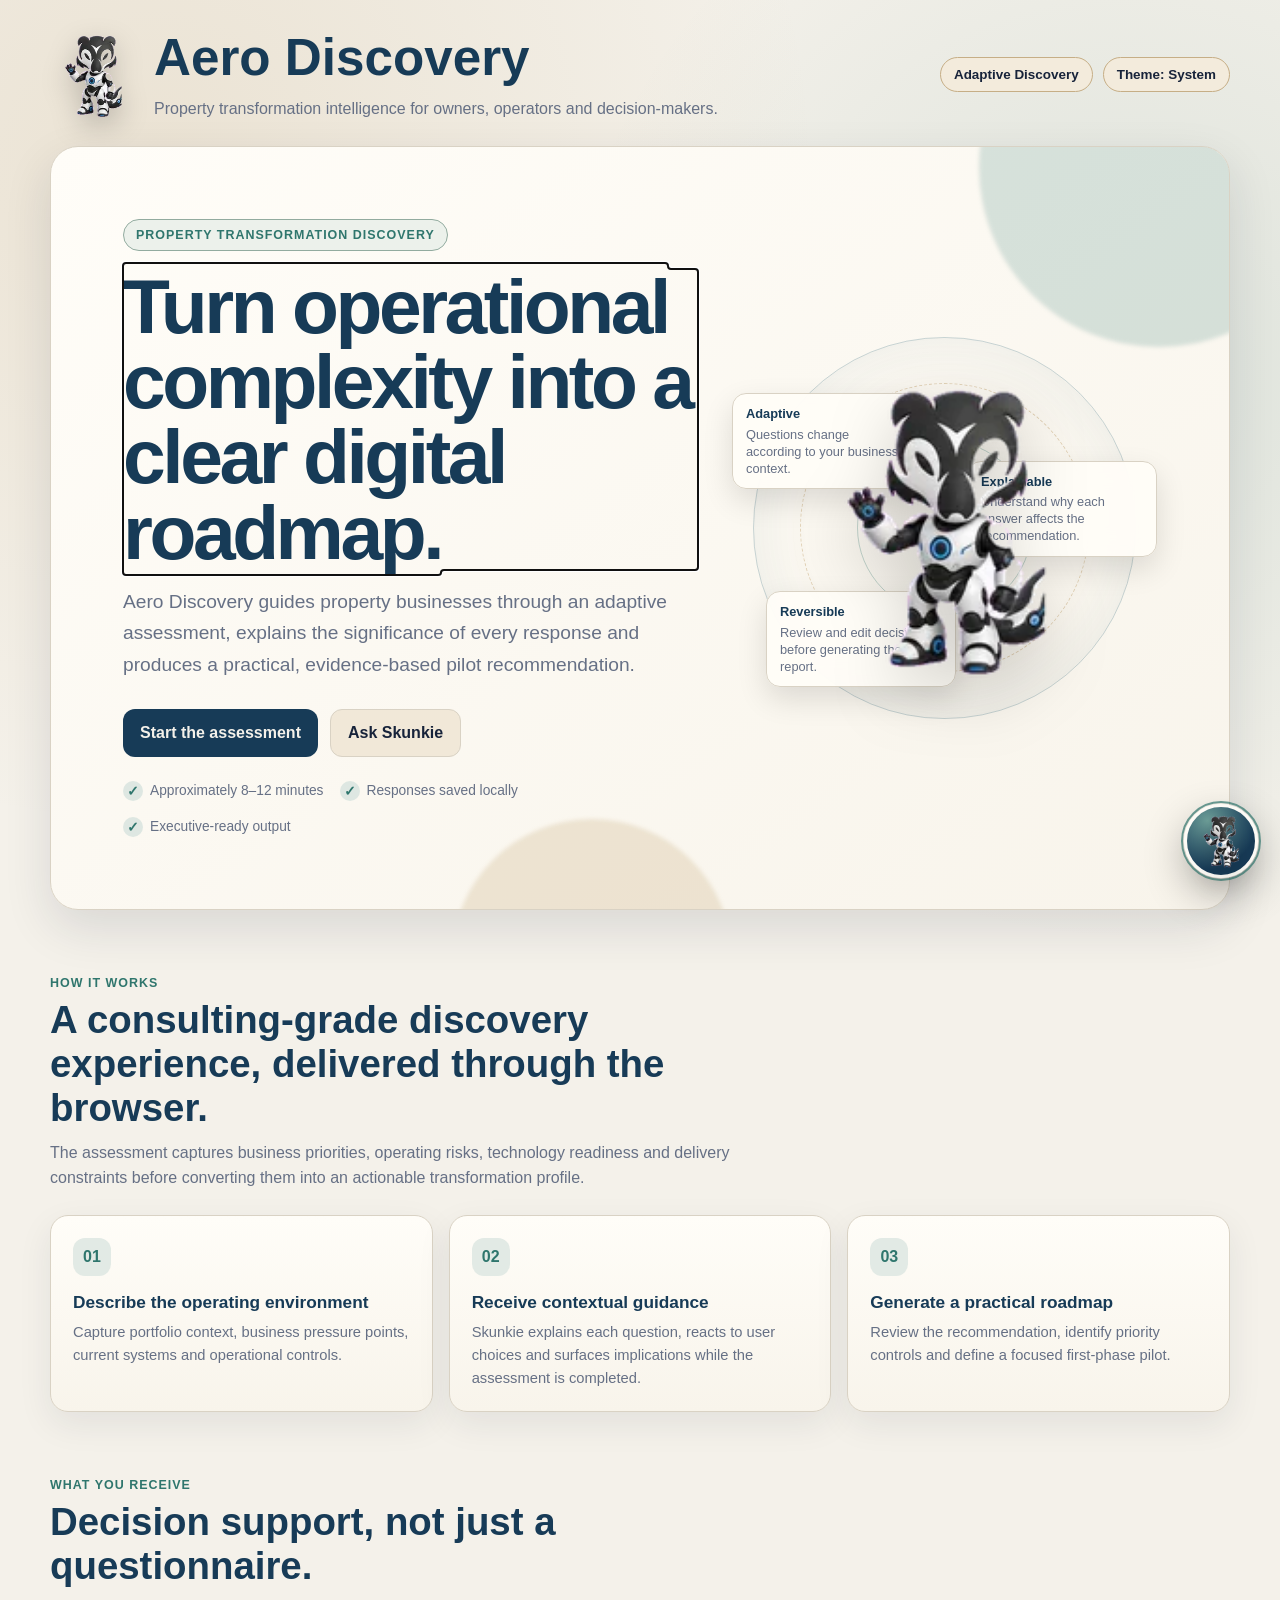
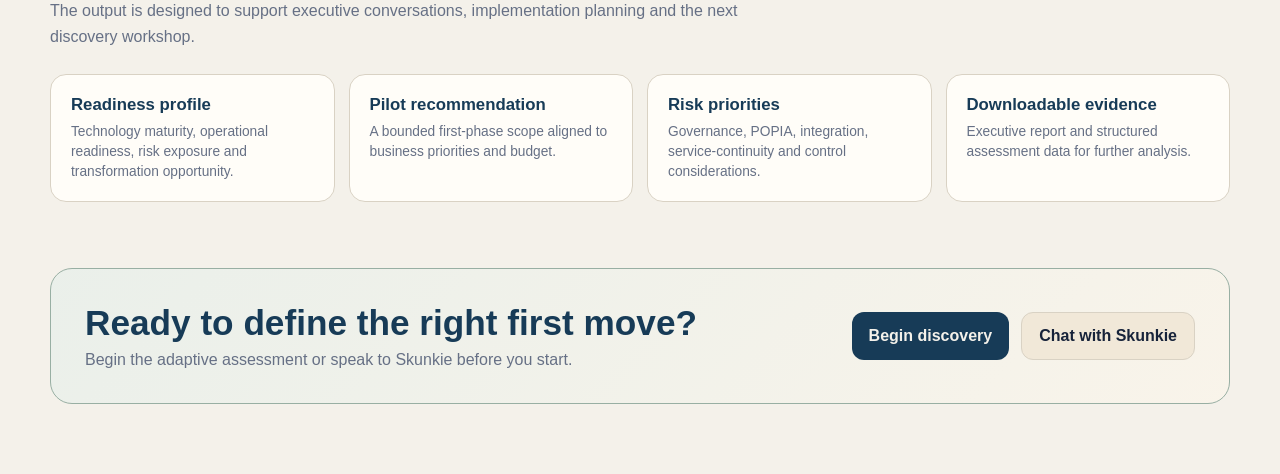
==== commit d8e77e18: "feat: add product landing page before assessment" ====
--- a/index.html
+++ b/index.html
@@ -4,33 +4,194 @@
 <meta charset="UTF-8" />
 <meta name="viewport" content="width=device-width, initial-scale=1.0" />
 <meta name="color-scheme" content="light dark" />
+<meta name="theme-color" content="#173b57" />
+<meta name="description" content="Aero Discovery is an adaptive property transformation assessment that turns operational responses into an explainable pilot roadmap." />
 <title>Property Transformation Discovery Portal</title>
 <link rel="stylesheet" href="assets/adaptive-wizard.css" />
+<link rel="stylesheet" href="assets/product-landing.css" />
+<script>
+(function(){
+  const jsonKeys=['propDiscoveryAdaptive','discoveryChatV2'];
+  jsonKeys.forEach(key=>{
+    try{const value=localStorage.getItem(key);if(value)JSON.parse(value)}
+    catch(error){console.warn('Removing invalid saved state:',key,error);localStorage.removeItem(key);if(key==='propDiscoveryAdaptive')localStorage.removeItem('propDiscoveryAdaptiveStep')}
+  });
+})();
+</script>
 </head>
 <body>
+<noscript>
+  <div style="margin:24px;padding:18px;border:1px solid #a33a32;border-radius:12px;font-family:system-ui">
+    JavaScript is required to run the Property Transformation Discovery Portal.
+  </div>
+</noscript>
 <div class="shell">
   <div class="topbar">
-    <div class="brand-wrap"><img class="brand-avatar" src="assets/skunkie.svg" alt="Skunkie, the assessment guide"/><div class="brand"><h1>Property Transformation Discovery Portal</h1><p>A guided assessment that adapts to each response, explains why questions matter and lets users revise decisions before submission.</p></div></div>
-    <div class="top-actions"><span class="pill">Adaptive Discovery</span><button class="theme-toggle" id="themeToggle" aria-label="Change colour theme">Theme: System</button></div>
+    <div class="brand-wrap">
+      <img class="brand-avatar" src="assets/skunkie.svg" alt="Skunkie, the Aero Discovery guide" />
+      <div class="brand">
+        <h1>Aero Discovery</h1>
+        <p>Property transformation intelligence for owners, operators and decision-makers.</p>
+      </div>
+    </div>
+    <div class="top-actions">
+      <span class="pill">Adaptive Discovery</span>
+      <button class="secondary assessment-home" id="assessmentHome" type="button">Product overview</button>
+      <button class="theme-toggle" id="themeToggle" type="button" aria-label="Change colour theme">Theme: System</button>
+    </div>
   </div>
-  <div class="layout">
-    <aside class="sidebar" id="sidebar"></aside>
-    <section class="card">
-      <div id="assessmentView">
-        <div class="progress"><div class="progress-row"><span id="progressText"></span><span id="percent"></span></div><div class="track"><div class="bar" id="bar"></div></div></div>
-        <div class="content">
-          <div class="wizard-head"><img class="wizard-avatar" src="assets/skunkie.svg" alt=""/><div><div class="kicker" id="kicker"></div><h2 id="title"></h2><div class="help" id="help"></div><div class="guide" id="guide" aria-live="polite"></div></div></div>
-          <div class="why"><button id="whyToggle" aria-expanded="false">Why we ask this</button><div class="why-panel" id="whyPanel"></div></div>
-          <div id="answer"></div><div class="feedback" id="feedback" aria-live="polite"></div>
+
+  <main class="product-landing" id="productLanding" aria-labelledby="landingTitle">
+    <section class="landing-hero">
+      <div class="landing-copy">
+        <span class="landing-eyebrow">Property transformation discovery</span>
+        <h2 id="landingTitle" tabindex="-1">Turn operational complexity into a clear digital roadmap.</h2>
+        <p>Aero Discovery guides property businesses through an adaptive assessment, explains the significance of every response and produces a practical, evidence-based pilot recommendation.</p>
+        <div class="landing-cta">
+          <button class="primary" type="button" data-start-assessment>Start the assessment</button>
+          <button class="secondary" id="resumeAssessment" type="button" hidden>Resume saved assessment</button>
+          <button class="secondary" type="button" onclick="window.SkunkieAssistant?.open()">Ask Skunkie</button>
         </div>
-        <div class="actions"><button class="secondary" id="back">Back</button><button class="primary" id="next" disabled>Continue</button></div>
+        <div class="landing-meta" aria-label="Assessment features">
+          <span>Approximately 8–12 minutes</span>
+          <span>Responses saved locally</span>
+          <span>Executive-ready output</span>
+        </div>
       </div>
-      <div class="review" id="reviewView"><div class="kicker">Review and confirm</div><h2>Check your responses before generating the report</h2><p class="help">Every decision is reversible. Edit any section without losing your other answers.</p><div class="consistency" id="consistency"></div><div class="review-list" id="reviewList"></div><div class="actions" style="padding:24px 0 0"><button class="secondary" id="reviewBack">Back to assessment</button><button class="primary" id="confirmReview">Generate Assessment</button></div></div>
-      <div class="dashboard" id="dashboard"><div class="kicker">Executive Assessment</div><h2>Digital Transformation Readiness Report</h2><p class="help">The results below are generated from the validated responses and become live context for the WhatsApp assistant.</p><div class="scoregrid"><div class="score"><span>Technology maturity</span><strong id="techScore">0%</strong></div><div class="score"><span>Operational readiness</span><strong id="opsScore">0%</strong></div><div class="score"><span>Risk exposure</span><strong id="riskScore">0%</strong></div><div class="score"><span>Transformation opportunity</span><strong id="oppScore">0%</strong></div></div><div class="reportgrid"><div><div class="reportbox"><h3>Executive summary</h3><p id="summaryText"></p></div><div class="reportbox" style="margin-top:16px"><h3>Recommended first-phase scope</h3><div id="recommendations"></div></div><div class="reportbox" style="margin-top:16px"><h3>Priority risks</h3><div id="risks"></div></div></div><div><div class="reportbox"><h3>Capability profile</h3><div id="capabilities"></div></div><div class="wa-card"><div class="wa-head"><div><div class="wa-title">Aero Discovery Assistant</div><div class="wa-status">online · assessment-aware</div></div><div class="wa-actions"><button id="clearChat">Clear</button></div></div><div class="messages" id="messages"></div><div class="typing" id="typing">Assistant is typing…</div><div class="quick" id="quickReplies"></div><div class="chatrow"><input id="chatInput" type="text" placeholder="Type a WhatsApp message" autocomplete="off"/><button class="send" id="sendChat" aria-label="Send message">➤</button></div></div></div></div><div class="downloads"><button class="primary" id="downloadReport">Download Executive Report</button><button class="secondary" id="downloadJson">Download Assessment Data</button><button class="secondary" id="editAssessment">Edit Assessment</button><button class="secondary" id="restart">Restart Assessment</button></div><div class="note">This GitHub Pages demonstration is browser-based. Production delivery should use secure server-side storage, consent controls and audited integrations.</div></div>
+      <div class="landing-visual" aria-label="Aero Discovery interactive guide">
+        <div class="landing-orbit" aria-hidden="true"></div>
+        <img class="landing-skunkie" src="assets/skunkie.svg" alt="Skunkie, the animated Aero Discovery assistant" />
+        <div class="landing-chip one"><strong>Adaptive</strong>Questions change according to your business context.</div>
+        <div class="landing-chip two"><strong>Explainable</strong>Understand why each answer affects the recommendation.</div>
+        <div class="landing-chip three"><strong>Reversible</strong>Review and edit decisions before generating the report.</div>
+      </div>
     </section>
+
+    <section class="landing-section" aria-labelledby="howTitle">
+      <div class="landing-section-head">
+        <div class="kicker">How it works</div>
+        <h3 id="howTitle">A consulting-grade discovery experience, delivered through the browser.</h3>
+        <p>The assessment captures business priorities, operating risks, technology readiness and delivery constraints before converting them into an actionable transformation profile.</p>
+      </div>
+      <div class="landing-grid">
+        <article class="landing-card"><span class="number">01</span><h4>Describe the operating environment</h4><p>Capture portfolio context, business pressure points, current systems and operational controls.</p></article>
+        <article class="landing-card"><span class="number">02</span><h4>Receive contextual guidance</h4><p>Skunkie explains each question, reacts to user choices and surfaces implications while the assessment is completed.</p></article>
+        <article class="landing-card"><span class="number">03</span><h4>Generate a practical roadmap</h4><p>Review the recommendation, identify priority controls and define a focused first-phase pilot.</p></article>
+      </div>
+    </section>
+
+    <section class="landing-section" aria-labelledby="outcomesTitle">
+      <div class="landing-section-head">
+        <div class="kicker">What you receive</div>
+        <h3 id="outcomesTitle">Decision support, not just a questionnaire.</h3>
+        <p>The output is designed to support executive conversations, implementation planning and the next discovery workshop.</p>
+      </div>
+      <div class="landing-outcomes">
+        <div class="landing-outcome"><strong>Readiness profile</strong><span>Technology maturity, operational readiness, risk exposure and transformation opportunity.</span></div>
+        <div class="landing-outcome"><strong>Pilot recommendation</strong><span>A bounded first-phase scope aligned to business priorities and budget.</span></div>
+        <div class="landing-outcome"><strong>Risk priorities</strong><span>Governance, POPIA, integration, service-continuity and control considerations.</span></div>
+        <div class="landing-outcome"><strong>Downloadable evidence</strong><span>Executive report and structured assessment data for further analysis.</span></div>
+      </div>
+    </section>
+
+    <section class="landing-final">
+      <div><h3>Ready to define the right first move?</h3><p>Begin the adaptive assessment or speak to Skunkie before you start.</p></div>
+      <div class="landing-cta" style="margin-top:0"><button class="primary" type="button" data-start-assessment>Begin discovery</button><button class="secondary" type="button" onclick="window.SkunkieAssistant?.open()">Chat with Skunkie</button></div>
+    </section>
+  </main>
+
+  <div class="assessment-app" id="assessmentApp" hidden>
+    <div class="layout">
+      <aside class="sidebar" id="sidebar" aria-label="Assessment progress"></aside>
+      <main class="card" id="mainContent" tabindex="-1">
+        <section id="assessmentView" aria-labelledby="title">
+          <div class="progress" aria-label="Assessment completion">
+            <div class="progress-row"><span id="progressText"></span><span id="percent"></span></div>
+            <div class="track"><div class="bar" id="bar"></div></div>
+          </div>
+          <div class="content">
+            <div class="wizard-head">
+              <img class="wizard-avatar" src="assets/skunkie.svg" alt="" />
+              <div>
+                <div class="kicker" id="kicker"></div>
+                <h2 id="title"></h2>
+                <div class="help" id="help"></div>
+                <div class="guide" id="guide" aria-live="polite"></div>
+              </div>
+            </div>
+            <div class="why">
+              <button id="whyToggle" type="button" aria-expanded="false" aria-controls="whyPanel">Why we ask this</button>
+              <div class="why-panel" id="whyPanel"></div>
+            </div>
+            <div id="answer"></div>
+            <div class="feedback" id="feedback" aria-live="polite"></div>
+          </div>
+          <div class="actions">
+            <button class="secondary" id="back" type="button">Back</button>
+            <button class="primary" id="next" type="button" disabled>Continue</button>
+          </div>
+        </section>
+
+        <section class="review" id="reviewView" aria-labelledby="reviewTitle">
+          <div class="kicker">Review and confirm</div>
+          <h2 id="reviewTitle">Check your responses before generating the report</h2>
+          <p class="help">Every decision is reversible. Edit any section without losing your other answers.</p>
+          <div class="consistency" id="consistency" aria-live="polite"></div>
+          <div class="review-list" id="reviewList"></div>
+          <div class="actions" style="padding:24px 0 0">
+            <button class="secondary" id="reviewBack" type="button">Back to assessment</button>
+            <button class="primary" id="confirmReview" type="button">Generate Assessment</button>
+          </div>
+        </section>
+
+        <section class="dashboard" id="dashboard" aria-labelledby="dashboardTitle">
+          <div class="kicker">Executive Assessment</div>
+          <h2 id="dashboardTitle">Digital Transformation Readiness Report</h2>
+          <p class="help">The results below are generated from the validated responses and become live context for the Aero Discovery Assistant.</p>
+          <div class="scoregrid">
+            <div class="score"><span>Technology maturity</span><strong id="techScore">0%</strong></div>
+            <div class="score"><span>Operational readiness</span><strong id="opsScore">0%</strong></div>
+            <div class="score"><span>Risk exposure</span><strong id="riskScore">0%</strong></div>
+            <div class="score"><span>Transformation opportunity</span><strong id="oppScore">0%</strong></div>
+          </div>
+          <div class="reportgrid">
+            <div>
+              <div class="reportbox"><h3>Executive summary</h3><p id="summaryText"></p></div>
+              <div class="reportbox" style="margin-top:16px"><h3>Recommended first-phase scope</h3><div id="recommendations"></div></div>
+              <div class="reportbox" style="margin-top:16px"><h3>Priority risks</h3><div id="risks"></div></div>
+            </div>
+            <div>
+              <div class="reportbox"><h3>Capability profile</h3><div id="capabilities"></div></div>
+              <div class="wa-card">
+                <div class="wa-head">
+                  <div><div class="wa-title">Aero Discovery Assistant</div><div class="wa-status">online · assessment-aware</div></div>
+                  <div class="wa-actions"><button id="clearChat" type="button">Clear</button></div>
+                </div>
+                <div class="messages" id="messages" aria-live="polite"></div>
+                <div class="typing" id="typing">Assistant is typing…</div>
+                <div class="quick" id="quickReplies"></div>
+                <div class="chatrow">
+                  <input id="chatInput" type="text" placeholder="Type a message" autocomplete="off" aria-label="Chat message" />
+                  <button class="send" id="sendChat" type="button" aria-label="Send message">➤</button>
+                </div>
+              </div>
+            </div>
+          </div>
+          <div class="downloads">
+            <button class="primary" id="downloadReport" type="button">Download Executive Report</button>
+            <button class="secondary" id="downloadJson" type="button">Download Assessment Data</button>
+            <button class="secondary" id="editAssessment" type="button">Edit Assessment</button>
+            <button class="secondary" id="restart" type="button">Restart Assessment</button>
+          </div>
+          <div class="note">This GitHub Pages demonstration is browser-based. Production delivery should use secure server-side storage, consent controls and audited integrations.</div>
+        </section>
+      </main>
+    </div>
   </div>
 </div>
 <script src="assets/adaptive-questions.js"></script>
 <script src="assets/adaptive-wizard.js"></script>
+<script src="assets/runtime-fixes.js"></script>
+<script src="assets/product-landing.js"></script>
 </body>
 </html>
--- a/assets/product-landing.css
+++ b/assets/product-landing.css
@@ -0,0 +1 @@
+.product-landing{display:block}.product-landing[hidden],.assessment-app[hidden]{display:none!important}.landing-hero{position:relative;overflow:hidden;display:grid;grid-template-columns:minmax(0,1.15fr) minmax(320px,.85fr);gap:34px;align-items:center;padding:clamp(34px,6vw,72px);background:linear-gradient(145deg,var(--panel),var(--panel2));border:1px solid var(--border);border-radius:28px;box-shadow:var(--shadow);isolation:isolate}.landing-hero:before,.landing-hero:after{content:"";position:absolute;border-radius:50%;filter:blur(2px);z-index:-1}.landing-hero:before{width:360px;height:360px;right:-110px;top:-160px;background:color-mix(in srgb,var(--teal) 18%,transparent)}.landing-hero:after{width:280px;height:280px;left:34%;bottom:-190px;background:color-mix(in srgb,var(--accent) 18%,transparent)}.landing-eyebrow{display:inline-flex;align-items:center;gap:8px;width:max-content;padding:8px 12px;border:1px solid color-mix(in srgb,var(--teal) 42%,var(--border));border-radius:999px;background:color-mix(in srgb,var(--teal) 9%,var(--panel));color:var(--teal);font-size:.78rem;font-weight:900;letter-spacing:.08em;text-transform:uppercase}.landing-copy h2{max-width:760px;margin:18px 0 16px;font-size:clamp(2.3rem,6vw,5rem);line-height:.98;letter-spacing:-.045em;color:var(--primary)}.landing-copy>p{max-width:680px;margin:0;color:var(--muted);font-size:clamp(1rem,2vw,1.2rem);line-height:1.65}.landing-cta{display:flex;align-items:center;gap:12px;flex-wrap:wrap;margin-top:28px}.landing-cta .primary,.landing-cta .secondary{min-height:48px}.landing-meta{display:flex;gap:16px;flex-wrap:wrap;margin-top:24px;color:var(--muted);font-size:.86rem}.landing-meta span{display:inline-flex;align-items:center;gap:7px}.landing-meta span:before{content:"✓";display:grid;place-items:center;width:20px;height:20px;border-radius:50%;background:color-mix(in srgb,var(--teal) 16%,var(--panel));color:var(--teal);font-weight:900}.landing-visual{position:relative;display:grid;place-items:center;min-height:420px}.landing-orbit{position:absolute;width:min(390px,90%);aspect-ratio:1;border-radius:50%;border:1px solid color-mix(in srgb,var(--primary2) 24%,transparent);box-shadow:inset 0 0 60px color-mix(in srgb,var(--primary2) 8%,transparent)}.landing-orbit:before,.landing-orbit:after{content:"";position:absolute;inset:12%;border-radius:50%;border:1px dashed color-mix(in srgb,var(--accent) 35%,transparent)}.landing-orbit:after{inset:27%;border-style:solid;border-color:color-mix(in srgb,var(--teal) 28%,transparent)}.landing-skunkie{position:relative;width:min(300px,78%);filter:drop-shadow(0 24px 32px rgba(0,0,0,.18));z-index:2}.landing-chip{position:absolute;max-width:190px;padding:11px 13px;border:1px solid var(--border);border-radius:14px;background:color-mix(in srgb,var(--panel) 92%,transparent);box-shadow:0 12px 30px rgba(0,0,0,.12);backdrop-filter:blur(12px);font-size:.8rem;color:var(--muted);line-height:1.35}.landing-chip strong{display:block;color:var(--primary);margin-bottom:3px}.landing-chip.one{left:0;top:18%}.landing-chip.two{right:0;top:34%}.landing-chip.three{left:8%;bottom:12%}.landing-section{padding:66px 0 0}.landing-section-head{max-width:720px;margin-bottom:24px}.landing-section-head h3{margin:8px 0 10px;color:var(--primary);font-size:clamp(1.7rem,3vw,2.6rem)}.landing-section-head p{margin:0;color:var(--muted);line-height:1.6}.landing-grid{display:grid;grid-template-columns:repeat(3,1fr);gap:16px}.landing-card{padding:22px;border:1px solid var(--border);border-radius:18px;background:linear-gradient(180deg,var(--panel),var(--panel2));box-shadow:0 12px 34px rgba(23,35,58,.08)}.landing-card .number{display:grid;place-items:center;width:38px;height:38px;border-radius:12px;background:color-mix(in srgb,var(--teal) 14%,var(--panel));color:var(--teal);font-weight:900}.landing-card h4{margin:16px 0 8px;color:var(--primary);font-size:1.08rem}.landing-card p{margin:0;color:var(--muted);line-height:1.55;font-size:.92rem}.landing-outcomes{display:grid;grid-template-columns:repeat(4,1fr);gap:14px}.landing-outcome{padding:20px;border-radius:16px;border:1px solid var(--border);background:var(--panel)}.landing-outcome strong{display:block;color:var(--primary);font-size:1.05rem;margin-bottom:7px}.landing-outcome span{color:var(--muted);font-size:.86rem;line-height:1.45}.landing-final{margin-top:66px;padding:34px;display:flex;justify-content:space-between;align-items:center;gap:24px;flex-wrap:wrap;border:1px solid color-mix(in srgb,var(--teal) 38%,var(--border));border-radius:22px;background:linear-gradient(135deg,color-mix(in srgb,var(--teal) 10%,var(--panel)),color-mix(in srgb,var(--accent) 8%,var(--panel)))}.landing-final h3{margin:0 0 8px;color:var(--primary);font-size:clamp(1.5rem,3vw,2.2rem)}.landing-final p{margin:0;color:var(--muted)}.assessment-home{display:none}.assessment-active .assessment-home{display:inline-flex}@media(max-width:900px){.landing-hero{grid-template-columns:1fr;padding:34px}.landing-visual{min-height:350px}.landing-grid{grid-template-columns:1fr}.landing-outcomes{grid-template-columns:repeat(2,1fr)}}@media(max-width:680px){.landing-hero{padding:24px;border-radius:20px}.landing-copy h2{font-size:clamp(2.2rem,13vw,3.4rem)}.landing-visual{min-height:310px}.landing-skunkie{width:220px}.landing-chip{font-size:.72rem;max-width:150px;padding:9px}.landing-chip.one{top:10%}.landing-chip.two{top:36%}.landing-chip.three{bottom:8%}.landing-section{padding-top:46px}.landing-outcomes{grid-template-columns:1fr}.landing-final{padding:24px}.landing-cta>*{width:100%}}
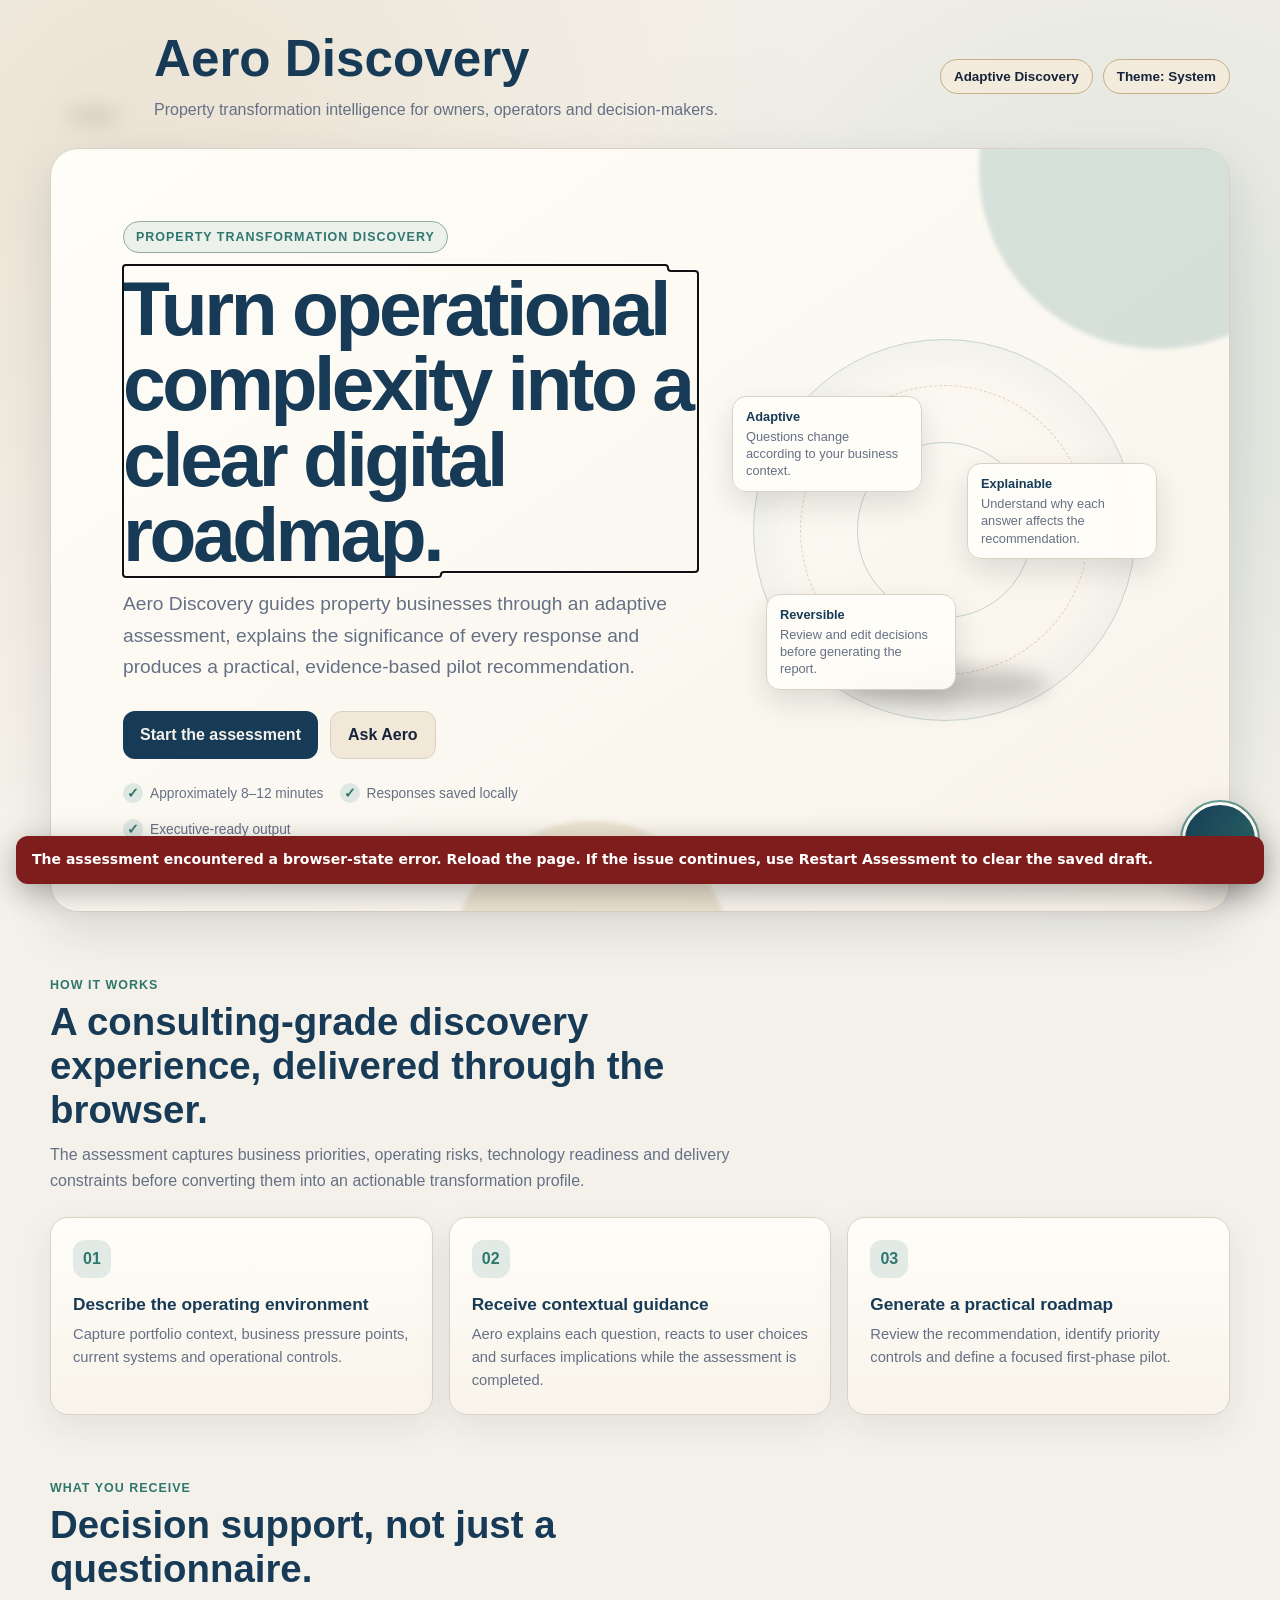
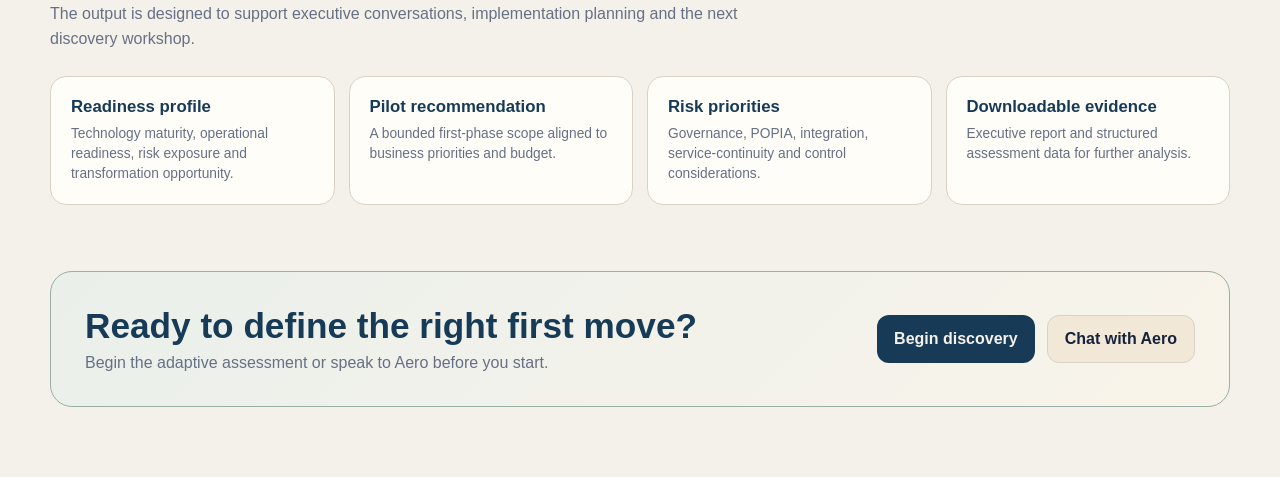
==== commit 84f0d33f: "refactor: rename assistant to Aero and use CGI avatar" ====
--- a/index.html
+++ b/index.html
@@ -6,33 +6,23 @@
 <meta name="color-scheme" content="light dark" />
 <meta name="theme-color" content="#173b57" />
 <meta name="description" content="Aero Discovery is an adaptive property transformation assessment that turns operational responses into an explainable pilot roadmap." />
-<title>Property Transformation Discovery Portal</title>
+<title>Aero Discovery | Property Transformation</title>
 <link rel="stylesheet" href="assets/adaptive-wizard.css" />
 <link rel="stylesheet" href="assets/product-landing.css" />
 <script>
 (function(){
-  const jsonKeys=['propDiscoveryAdaptive','discoveryChatV2'];
-  jsonKeys.forEach(key=>{
-    try{const value=localStorage.getItem(key);if(value)JSON.parse(value)}
-    catch(error){console.warn('Removing invalid saved state:',key,error);localStorage.removeItem(key);if(key==='propDiscoveryAdaptive')localStorage.removeItem('propDiscoveryAdaptiveStep')}
-  });
+  const jsonKeys=['propDiscoveryAdaptive','discoveryChatV2','aeroAgentChatV1'];
+  jsonKeys.forEach(key=>{try{const value=localStorage.getItem(key);if(value)JSON.parse(value)}catch(error){console.warn('Removing invalid saved state:',key,error);localStorage.removeItem(key);if(key==='propDiscoveryAdaptive')localStorage.removeItem('propDiscoveryAdaptiveStep')}});
 })();
 </script>
 </head>
 <body>
-<noscript>
-  <div style="margin:24px;padding:18px;border:1px solid #a33a32;border-radius:12px;font-family:system-ui">
-    JavaScript is required to run the Property Transformation Discovery Portal.
-  </div>
-</noscript>
+<noscript><div style="margin:24px;padding:18px;border:1px solid #a33a32;border-radius:12px;font-family:system-ui">JavaScript is required to run Aero Discovery.</div></noscript>
 <div class="shell">
   <div class="topbar">
     <div class="brand-wrap">
-      <img class="brand-avatar" src="assets/skunkie.svg" alt="Skunkie, the Aero Discovery guide" />
-      <div class="brand">
-        <h1>Aero Discovery</h1>
-        <p>Property transformation intelligence for owners, operators and decision-makers.</p>
-      </div>
+      <img class="brand-avatar" src="assets/aero-cgi-sprite.webp" alt="Aero, the Discovery Agent" />
+      <div class="brand"><h1>Aero Discovery</h1><p>Property transformation intelligence for owners, operators and decision-makers.</p></div>
     </div>
     <div class="top-actions">
       <span class="pill">Adaptive Discovery</span>
@@ -50,17 +40,13 @@
         <div class="landing-cta">
           <button class="primary" type="button" data-start-assessment>Start the assessment</button>
           <button class="secondary" id="resumeAssessment" type="button" hidden>Resume saved assessment</button>
-          <button class="secondary" type="button" onclick="window.SkunkieAssistant?.open()">Ask Skunkie</button>
+          <button class="secondary" type="button" onclick="window.AeroAgent?.open()">Ask Aero</button>
         </div>
-        <div class="landing-meta" aria-label="Assessment features">
-          <span>Approximately 8–12 minutes</span>
-          <span>Responses saved locally</span>
-          <span>Executive-ready output</span>
-        </div>
+        <div class="landing-meta" aria-label="Assessment features"><span>Approximately 8–12 minutes</span><span>Responses saved locally</span><span>Executive-ready output</span></div>
       </div>
       <div class="landing-visual" aria-label="Aero Discovery interactive guide">
         <div class="landing-orbit" aria-hidden="true"></div>
-        <img class="landing-skunkie" src="assets/skunkie.svg" alt="Skunkie, the animated Aero Discovery assistant" />
+        <img class="landing-skunkie" src="assets/aero-cgi-sprite.webp" alt="Aero, the animated Discovery Agent" />
         <div class="landing-chip one"><strong>Adaptive</strong>Questions change according to your business context.</div>
         <div class="landing-chip two"><strong>Explainable</strong>Understand why each answer affects the recommendation.</div>
         <div class="landing-chip three"><strong>Reversible</strong>Review and edit decisions before generating the report.</div>
@@ -68,24 +54,16 @@
     </section>
 
     <section class="landing-section" aria-labelledby="howTitle">
-      <div class="landing-section-head">
-        <div class="kicker">How it works</div>
-        <h3 id="howTitle">A consulting-grade discovery experience, delivered through the browser.</h3>
-        <p>The assessment captures business priorities, operating risks, technology readiness and delivery constraints before converting them into an actionable transformation profile.</p>
-      </div>
+      <div class="landing-section-head"><div class="kicker">How it works</div><h3 id="howTitle">A consulting-grade discovery experience, delivered through the browser.</h3><p>The assessment captures business priorities, operating risks, technology readiness and delivery constraints before converting them into an actionable transformation profile.</p></div>
       <div class="landing-grid">
         <article class="landing-card"><span class="number">01</span><h4>Describe the operating environment</h4><p>Capture portfolio context, business pressure points, current systems and operational controls.</p></article>
-        <article class="landing-card"><span class="number">02</span><h4>Receive contextual guidance</h4><p>Skunkie explains each question, reacts to user choices and surfaces implications while the assessment is completed.</p></article>
+        <article class="landing-card"><span class="number">02</span><h4>Receive contextual guidance</h4><p>Aero explains each question, reacts to user choices and surfaces implications while the assessment is completed.</p></article>
         <article class="landing-card"><span class="number">03</span><h4>Generate a practical roadmap</h4><p>Review the recommendation, identify priority controls and define a focused first-phase pilot.</p></article>
       </div>
     </section>
 
     <section class="landing-section" aria-labelledby="outcomesTitle">
-      <div class="landing-section-head">
-        <div class="kicker">What you receive</div>
-        <h3 id="outcomesTitle">Decision support, not just a questionnaire.</h3>
-        <p>The output is designed to support executive conversations, implementation planning and the next discovery workshop.</p>
-      </div>
+      <div class="landing-section-head"><div class="kicker">What you receive</div><h3 id="outcomesTitle">Decision support, not just a questionnaire.</h3><p>The output is designed to support executive conversations, implementation planning and the next discovery workshop.</p></div>
       <div class="landing-outcomes">
         <div class="landing-outcome"><strong>Readiness profile</strong><span>Technology maturity, operational readiness, risk exposure and transformation opportunity.</span></div>
         <div class="landing-outcome"><strong>Pilot recommendation</strong><span>A bounded first-phase scope aligned to business priorities and budget.</span></div>
@@ -94,10 +72,7 @@
       </div>
     </section>
 
-    <section class="landing-final">
-      <div><h3>Ready to define the right first move?</h3><p>Begin the adaptive assessment or speak to Skunkie before you start.</p></div>
-      <div class="landing-cta" style="margin-top:0"><button class="primary" type="button" data-start-assessment>Begin discovery</button><button class="secondary" type="button" onclick="window.SkunkieAssistant?.open()">Chat with Skunkie</button></div>
-    </section>
+    <section class="landing-final"><div><h3>Ready to define the right first move?</h3><p>Begin the adaptive assessment or speak to Aero before you start.</p></div><div class="landing-cta" style="margin-top:0"><button class="primary" type="button" data-start-assessment>Begin discovery</button><button class="secondary" type="button" onclick="window.AeroAgent?.open()">Chat with Aero</button></div></section>
   </main>
 
   <div class="assessment-app" id="assessmentApp" hidden>
@@ -105,84 +80,24 @@
       <aside class="sidebar" id="sidebar" aria-label="Assessment progress"></aside>
       <main class="card" id="mainContent" tabindex="-1">
         <section id="assessmentView" aria-labelledby="title">
-          <div class="progress" aria-label="Assessment completion">
-            <div class="progress-row"><span id="progressText"></span><span id="percent"></span></div>
-            <div class="track"><div class="bar" id="bar"></div></div>
+          <div class="progress" aria-label="Assessment completion"><div class="progress-row"><span id="progressText"></span><span id="percent"></span></div><div class="track"><div class="bar" id="bar"></div></div></div>
+          <div class="content">
+            <div class="wizard-head"><img class="wizard-avatar" src="assets/aero-cgi-sprite.webp" alt="Aero Discovery Agent" /><div><div class="kicker" id="kicker"></div><h2 id="title"></h2><div class="help" id="help"></div><div class="guide" id="guide" aria-live="polite"></div></div></div>
+            <div class="why"><button id="whyToggle" type="button" aria-expanded="false" aria-controls="whyPanel">Why we ask this</button><div class="why-panel" id="whyPanel"></div></div>
+            <div id="answer"></div><div class="feedback" id="feedback" aria-live="polite"></div>
           </div>
-          <div class="content">
-            <div class="wizard-head">
-              <img class="wizard-avatar" src="assets/skunkie.svg" alt="" />
-              <div>
-                <div class="kicker" id="kicker"></div>
-                <h2 id="title"></h2>
-                <div class="help" id="help"></div>
-                <div class="guide" id="guide" aria-live="polite"></div>
-              </div>
-            </div>
-            <div class="why">
-              <button id="whyToggle" type="button" aria-expanded="false" aria-controls="whyPanel">Why we ask this</button>
-              <div class="why-panel" id="whyPanel"></div>
-            </div>
-            <div id="answer"></div>
-            <div class="feedback" id="feedback" aria-live="polite"></div>
-          </div>
-          <div class="actions">
-            <button class="secondary" id="back" type="button">Back</button>
-            <button class="primary" id="next" type="button" disabled>Continue</button>
-          </div>
+          <div class="actions"><button class="secondary" id="back" type="button">Back</button><button class="primary" id="next" type="button" disabled>Continue</button></div>
         </section>
 
         <section class="review" id="reviewView" aria-labelledby="reviewTitle">
-          <div class="kicker">Review and confirm</div>
-          <h2 id="reviewTitle">Check your responses before generating the report</h2>
-          <p class="help">Every decision is reversible. Edit any section without losing your other answers.</p>
-          <div class="consistency" id="consistency" aria-live="polite"></div>
-          <div class="review-list" id="reviewList"></div>
-          <div class="actions" style="padding:24px 0 0">
-            <button class="secondary" id="reviewBack" type="button">Back to assessment</button>
-            <button class="primary" id="confirmReview" type="button">Generate Assessment</button>
-          </div>
+          <div class="kicker">Review and confirm</div><h2 id="reviewTitle">Check your responses before generating the report</h2><p class="help">Every decision is reversible. Edit any section without losing your other answers.</p><div class="consistency" id="consistency" aria-live="polite"></div><div class="review-list" id="reviewList"></div><div class="actions" style="padding:24px 0 0"><button class="secondary" id="reviewBack" type="button">Back to assessment</button><button class="primary" id="confirmReview" type="button">Generate Assessment</button></div>
         </section>
 
         <section class="dashboard" id="dashboard" aria-labelledby="dashboardTitle">
-          <div class="kicker">Executive Assessment</div>
-          <h2 id="dashboardTitle">Digital Transformation Readiness Report</h2>
-          <p class="help">The results below are generated from the validated responses and become live context for the Aero Discovery Assistant.</p>
-          <div class="scoregrid">
-            <div class="score"><span>Technology maturity</span><strong id="techScore">0%</strong></div>
-            <div class="score"><span>Operational readiness</span><strong id="opsScore">0%</strong></div>
-            <div class="score"><span>Risk exposure</span><strong id="riskScore">0%</strong></div>
-            <div class="score"><span>Transformation opportunity</span><strong id="oppScore">0%</strong></div>
-          </div>
-          <div class="reportgrid">
-            <div>
-              <div class="reportbox"><h3>Executive summary</h3><p id="summaryText"></p></div>
-              <div class="reportbox" style="margin-top:16px"><h3>Recommended first-phase scope</h3><div id="recommendations"></div></div>
-              <div class="reportbox" style="margin-top:16px"><h3>Priority risks</h3><div id="risks"></div></div>
-            </div>
-            <div>
-              <div class="reportbox"><h3>Capability profile</h3><div id="capabilities"></div></div>
-              <div class="wa-card">
-                <div class="wa-head">
-                  <div><div class="wa-title">Aero Discovery Assistant</div><div class="wa-status">online · assessment-aware</div></div>
-                  <div class="wa-actions"><button id="clearChat" type="button">Clear</button></div>
-                </div>
-                <div class="messages" id="messages" aria-live="polite"></div>
-                <div class="typing" id="typing">Assistant is typing…</div>
-                <div class="quick" id="quickReplies"></div>
-                <div class="chatrow">
-                  <input id="chatInput" type="text" placeholder="Type a message" autocomplete="off" aria-label="Chat message" />
-                  <button class="send" id="sendChat" type="button" aria-label="Send message">➤</button>
-                </div>
-              </div>
-            </div>
-          </div>
-          <div class="downloads">
-            <button class="primary" id="downloadReport" type="button">Download Executive Report</button>
-            <button class="secondary" id="downloadJson" type="button">Download Assessment Data</button>
-            <button class="secondary" id="editAssessment" type="button">Edit Assessment</button>
-            <button class="secondary" id="restart" type="button">Restart Assessment</button>
-          </div>
+          <div class="kicker">Executive Assessment</div><h2 id="dashboardTitle">Digital Transformation Readiness Report</h2><p class="help">The results below are generated from the validated responses and become live context for the Aero Discovery Agent.</p>
+          <div class="scoregrid"><div class="score"><span>Technology maturity</span><strong id="techScore">0%</strong></div><div class="score"><span>Operational readiness</span><strong id="opsScore">0%</strong></div><div class="score"><span>Risk exposure</span><strong id="riskScore">0%</strong></div><div class="score"><span>Transformation opportunity</span><strong id="oppScore">0%</strong></div></div>
+          <div class="reportgrid"><div><div class="reportbox"><h3>Executive summary</h3><p id="summaryText"></p></div><div class="reportbox" style="margin-top:16px"><h3>Recommended first-phase scope</h3><div id="recommendations"></div></div><div class="reportbox" style="margin-top:16px"><h3>Priority risks</h3><div id="risks"></div></div></div><div><div class="reportbox"><h3>Capability profile</h3><div id="capabilities"></div></div><div class="wa-card"><div class="wa-head"><div><div class="wa-title">Aero Discovery Agent</div><div class="wa-status">online · assessment-aware</div></div><div class="wa-actions"><button id="clearChat" type="button">Clear</button></div></div><div class="messages" id="messages" aria-live="polite"></div><div class="typing" id="typing">Aero is typing…</div><div class="quick" id="quickReplies"></div><div class="chatrow"><input id="chatInput" type="text" placeholder="Type a message" autocomplete="off" aria-label="Chat message" /><button class="send" id="sendChat" type="button" aria-label="Send message">➤</button></div></div></div></div>
+          <div class="downloads"><button class="primary" id="downloadReport" type="button">Download Executive Report</button><button class="secondary" id="downloadJson" type="button">Download Assessment Data</button><button class="secondary" id="editAssessment" type="button">Edit Assessment</button><button class="secondary" id="restart" type="button">Restart Assessment</button></div>
           <div class="note">This GitHub Pages demonstration is browser-based. Production delivery should use secure server-side storage, consent controls and audited integrations.</div>
         </section>
       </main>
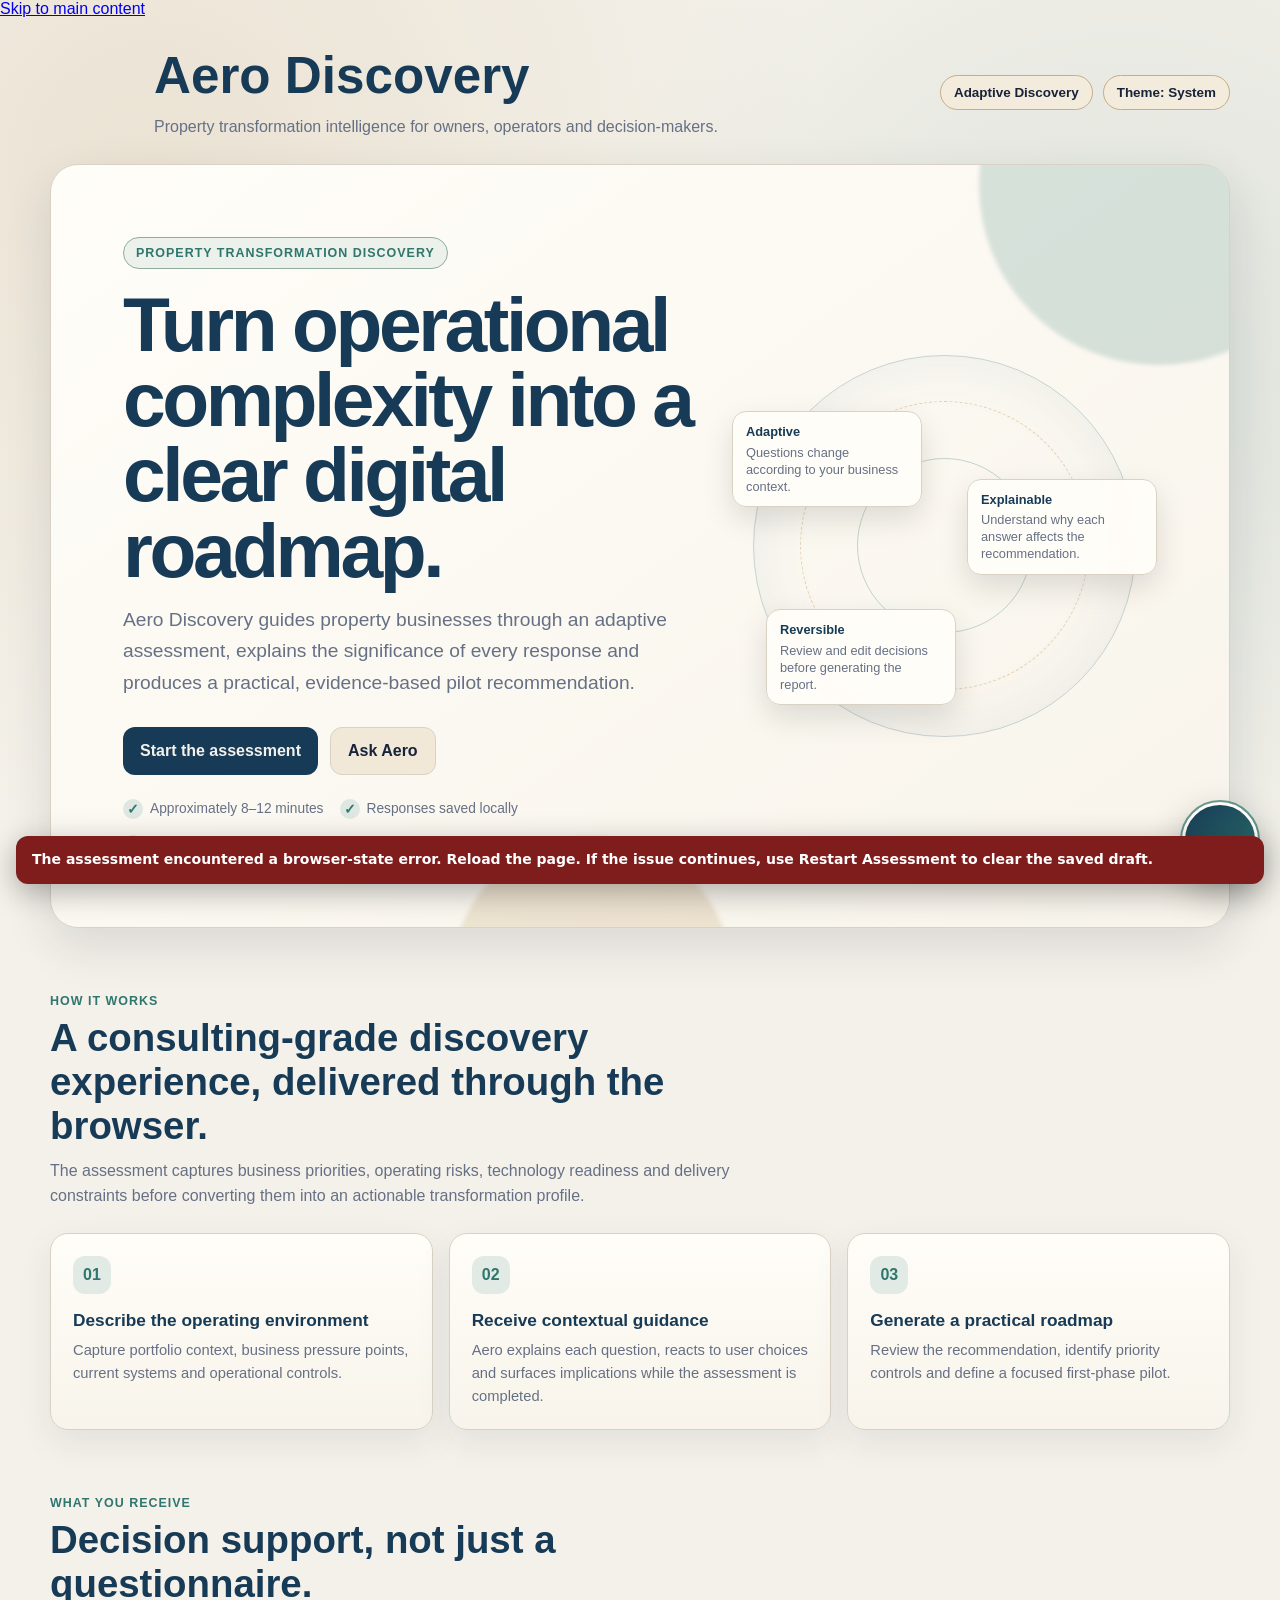
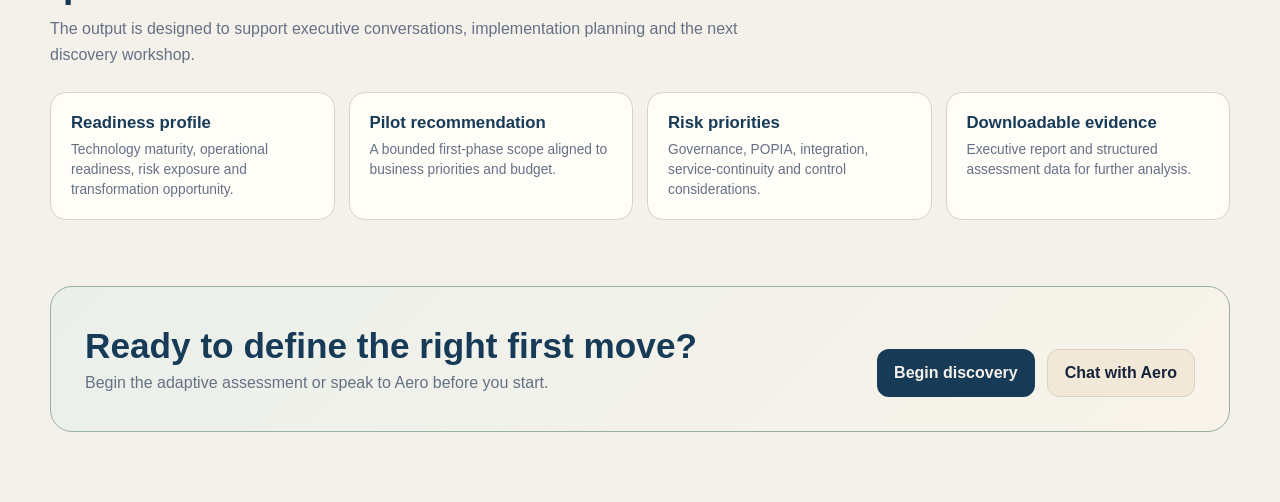
==== commit 48d6231e: "Improve page metadata, loading and accessibility" ====
--- a/index.html
+++ b/index.html
@@ -2,13 +2,23 @@
 <html lang="en">
 <head>
 <meta charset="UTF-8" />
-<meta name="viewport" content="width=device-width, initial-scale=1.0" />
+<meta name="viewport" content="width=device-width, initial-scale=1, viewport-fit=cover" />
 <meta name="color-scheme" content="light dark" />
 <meta name="theme-color" content="#173b57" />
 <meta name="description" content="Aero Discovery is an adaptive property transformation assessment that turns operational responses into an explainable pilot roadmap." />
+<meta name="robots" content="index,follow,max-image-preview:large" />
+<meta property="og:type" content="website" />
+<meta property="og:title" content="Aero Discovery | Property Transformation" />
+<meta property="og:description" content="Turn operational complexity into an explainable property transformation roadmap." />
+<meta property="og:url" content="https://aero-general.github.io/discovery/" />
+<meta name="twitter:card" content="summary" />
+<link rel="canonical" href="https://aero-general.github.io/discovery/" />
+<link rel="icon" type="image/svg+xml" href="assets/favicon.svg" />
+<link rel="preload" href="assets/aero-cgi-sprite.webp" as="image" type="image/webp" fetchpriority="high" />
 <title>Aero Discovery | Property Transformation</title>
 <link rel="stylesheet" href="assets/adaptive-wizard.css" />
 <link rel="stylesheet" href="assets/product-landing.css" />
+<link rel="stylesheet" href="assets/ux-enhancements.css" />
 <script>
 (function(){
   const jsonKeys=['propDiscoveryAdaptive','discoveryChatV2','aeroAgentChatV1'];
@@ -17,11 +27,12 @@
 </script>
 </head>
 <body>
-<noscript><div style="margin:24px;padding:18px;border:1px solid #a33a32;border-radius:12px;font-family:system-ui">JavaScript is required to run Aero Discovery.</div></noscript>
+<a class="skip-link" href="#productLanding">Skip to main content</a>
+<noscript><div class="noscript-notice" role="alert">JavaScript is required to run Aero Discovery.</div></noscript>
 <div class="shell">
-  <div class="topbar">
+  <header class="topbar">
     <div class="brand-wrap">
-      <img class="brand-avatar" src="assets/aero-cgi-sprite.webp" alt="Aero, the Discovery Agent" />
+      <span class="brand-avatar aero-placeholder" data-aero-agent data-aero-size="brand" role="img" aria-label="Aero, the Discovery Agent"></span>
       <div class="brand"><h1>Aero Discovery</h1><p>Property transformation intelligence for owners, operators and decision-makers.</p></div>
     </div>
     <div class="top-actions">
@@ -29,24 +40,24 @@
       <button class="secondary assessment-home" id="assessmentHome" type="button">Product overview</button>
       <button class="theme-toggle" id="themeToggle" type="button" aria-label="Change colour theme">Theme: System</button>
     </div>
-  </div>
+  </header>
 
-  <main class="product-landing" id="productLanding" aria-labelledby="landingTitle">
-    <section class="landing-hero">
+  <main class="product-landing" id="productLanding" aria-labelledby="landingTitle" tabindex="-1">
+    <section class="landing-hero" aria-describedby="landingSummary">
       <div class="landing-copy">
         <span class="landing-eyebrow">Property transformation discovery</span>
-        <h2 id="landingTitle" tabindex="-1">Turn operational complexity into a clear digital roadmap.</h2>
-        <p>Aero Discovery guides property businesses through an adaptive assessment, explains the significance of every response and produces a practical, evidence-based pilot recommendation.</p>
+        <h2 id="landingTitle">Turn operational complexity into a clear digital roadmap.</h2>
+        <p id="landingSummary">Aero Discovery guides property businesses through an adaptive assessment, explains the significance of every response and produces a practical, evidence-based pilot recommendation.</p>
         <div class="landing-cta">
           <button class="primary" type="button" data-start-assessment>Start the assessment</button>
           <button class="secondary" id="resumeAssessment" type="button" hidden>Resume saved assessment</button>
-          <button class="secondary" type="button" onclick="window.AeroAgent?.open()">Ask Aero</button>
+          <button class="secondary" type="button" data-open-aero>Ask Aero</button>
         </div>
         <div class="landing-meta" aria-label="Assessment features"><span>Approximately 8–12 minutes</span><span>Responses saved locally</span><span>Executive-ready output</span></div>
       </div>
       <div class="landing-visual" aria-label="Aero Discovery interactive guide">
         <div class="landing-orbit" aria-hidden="true"></div>
-        <img class="landing-skunkie" src="assets/aero-cgi-sprite.webp" alt="Aero, the animated Discovery Agent" />
+        <span class="landing-skunkie aero-placeholder" data-aero-agent data-aero-size="hero" role="img" aria-label="Aero, the animated Discovery Agent"></span>
         <div class="landing-chip one"><strong>Adaptive</strong>Questions change according to your business context.</div>
         <div class="landing-chip two"><strong>Explainable</strong>Understand why each answer affects the recommendation.</div>
         <div class="landing-chip three"><strong>Reversible</strong>Review and edit decisions before generating the report.</div>
@@ -56,9 +67,9 @@
     <section class="landing-section" aria-labelledby="howTitle">
       <div class="landing-section-head"><div class="kicker">How it works</div><h3 id="howTitle">A consulting-grade discovery experience, delivered through the browser.</h3><p>The assessment captures business priorities, operating risks, technology readiness and delivery constraints before converting them into an actionable transformation profile.</p></div>
       <div class="landing-grid">
-        <article class="landing-card"><span class="number">01</span><h4>Describe the operating environment</h4><p>Capture portfolio context, business pressure points, current systems and operational controls.</p></article>
-        <article class="landing-card"><span class="number">02</span><h4>Receive contextual guidance</h4><p>Aero explains each question, reacts to user choices and surfaces implications while the assessment is completed.</p></article>
-        <article class="landing-card"><span class="number">03</span><h4>Generate a practical roadmap</h4><p>Review the recommendation, identify priority controls and define a focused first-phase pilot.</p></article>
+        <article class="landing-card"><span class="number" aria-hidden="true">01</span><h4>Describe the operating environment</h4><p>Capture portfolio context, business pressure points, current systems and operational controls.</p></article>
+        <article class="landing-card"><span class="number" aria-hidden="true">02</span><h4>Receive contextual guidance</h4><p>Aero explains each question, reacts to user choices and surfaces implications while the assessment is completed.</p></article>
+        <article class="landing-card"><span class="number" aria-hidden="true">03</span><h4>Generate a practical roadmap</h4><p>Review the recommendation, identify priority controls and define a focused first-phase pilot.</p></article>
       </div>
     </section>
 
@@ -72,7 +83,7 @@
       </div>
     </section>
 
-    <section class="landing-final"><div><h3>Ready to define the right first move?</h3><p>Begin the adaptive assessment or speak to Aero before you start.</p></div><div class="landing-cta" style="margin-top:0"><button class="primary" type="button" data-start-assessment>Begin discovery</button><button class="secondary" type="button" onclick="window.AeroAgent?.open()">Chat with Aero</button></div></section>
+    <section class="landing-final"><div><h3>Ready to define the right first move?</h3><p>Begin the adaptive assessment or speak to Aero before you start.</p></div><div class="landing-cta landing-cta-final"><button class="primary" type="button" data-start-assessment>Begin discovery</button><button class="secondary" type="button" data-open-aero>Chat with Aero</button></div></section>
   </main>
 
   <div class="assessment-app" id="assessmentApp" hidden>
@@ -80,9 +91,9 @@
       <aside class="sidebar" id="sidebar" aria-label="Assessment progress"></aside>
       <main class="card" id="mainContent" tabindex="-1">
         <section id="assessmentView" aria-labelledby="title">
-          <div class="progress" aria-label="Assessment completion"><div class="progress-row"><span id="progressText"></span><span id="percent"></span></div><div class="track"><div class="bar" id="bar"></div></div></div>
+          <div class="progress" aria-label="Assessment completion"><div class="progress-row"><span id="progressText"></span><span id="percent"></span></div><div class="track" role="progressbar" aria-valuemin="0" aria-valuemax="100" aria-valuenow="0"><div class="bar" id="bar"></div></div></div>
           <div class="content">
-            <div class="wizard-head"><img class="wizard-avatar" src="assets/aero-cgi-sprite.webp" alt="Aero Discovery Agent" /><div><div class="kicker" id="kicker"></div><h2 id="title"></h2><div class="help" id="help"></div><div class="guide" id="guide" aria-live="polite"></div></div></div>
+            <div class="wizard-head"><span class="wizard-avatar aero-placeholder" data-aero-agent data-aero-size="wizard" role="img" aria-label="Aero Discovery Agent"></span><div><div class="kicker" id="kicker"></div><h2 id="title"></h2><div class="help" id="help"></div><div class="guide" id="guide" aria-live="polite"></div></div></div>
             <div class="why"><button id="whyToggle" type="button" aria-expanded="false" aria-controls="whyPanel">Why we ask this</button><div class="why-panel" id="whyPanel"></div></div>
             <div id="answer"></div><div class="feedback" id="feedback" aria-live="polite"></div>
           </div>
@@ -90,13 +101,13 @@
         </section>
 
         <section class="review" id="reviewView" aria-labelledby="reviewTitle">
-          <div class="kicker">Review and confirm</div><h2 id="reviewTitle">Check your responses before generating the report</h2><p class="help">Every decision is reversible. Edit any section without losing your other answers.</p><div class="consistency" id="consistency" aria-live="polite"></div><div class="review-list" id="reviewList"></div><div class="actions" style="padding:24px 0 0"><button class="secondary" id="reviewBack" type="button">Back to assessment</button><button class="primary" id="confirmReview" type="button">Generate Assessment</button></div>
+          <div class="kicker">Review and confirm</div><h2 id="reviewTitle">Check your responses before generating the report</h2><p class="help">Every decision is reversible. Edit any section without losing your other answers.</p><div class="consistency" id="consistency" aria-live="polite"></div><div class="review-list" id="reviewList"></div><div class="actions review-actions"><button class="secondary" id="reviewBack" type="button">Back to assessment</button><button class="primary" id="confirmReview" type="button">Generate Assessment</button></div>
         </section>
 
         <section class="dashboard" id="dashboard" aria-labelledby="dashboardTitle">
           <div class="kicker">Executive Assessment</div><h2 id="dashboardTitle">Digital Transformation Readiness Report</h2><p class="help">The results below are generated from the validated responses and become live context for the Aero Discovery Agent.</p>
           <div class="scoregrid"><div class="score"><span>Technology maturity</span><strong id="techScore">0%</strong></div><div class="score"><span>Operational readiness</span><strong id="opsScore">0%</strong></div><div class="score"><span>Risk exposure</span><strong id="riskScore">0%</strong></div><div class="score"><span>Transformation opportunity</span><strong id="oppScore">0%</strong></div></div>
-          <div class="reportgrid"><div><div class="reportbox"><h3>Executive summary</h3><p id="summaryText"></p></div><div class="reportbox" style="margin-top:16px"><h3>Recommended first-phase scope</h3><div id="recommendations"></div></div><div class="reportbox" style="margin-top:16px"><h3>Priority risks</h3><div id="risks"></div></div></div><div><div class="reportbox"><h3>Capability profile</h3><div id="capabilities"></div></div><div class="wa-card"><div class="wa-head"><div><div class="wa-title">Aero Discovery Agent</div><div class="wa-status">online · assessment-aware</div></div><div class="wa-actions"><button id="clearChat" type="button">Clear</button></div></div><div class="messages" id="messages" aria-live="polite"></div><div class="typing" id="typing">Aero is typing…</div><div class="quick" id="quickReplies"></div><div class="chatrow"><input id="chatInput" type="text" placeholder="Type a message" autocomplete="off" aria-label="Chat message" /><button class="send" id="sendChat" type="button" aria-label="Send message">➤</button></div></div></div></div>
+          <div class="reportgrid"><div><div class="reportbox"><h3>Executive summary</h3><p id="summaryText"></p></div><div class="reportbox report-spacing"><h3>Recommended first-phase scope</h3><div id="recommendations"></div></div><div class="reportbox report-spacing"><h3>Priority risks</h3><div id="risks"></div></div></div><div><div class="reportbox"><h3>Capability profile</h3><div id="capabilities"></div></div><div class="wa-card"><div class="wa-head"><div><div class="wa-title">Aero Discovery Agent</div><div class="wa-status">online · assessment-aware</div></div><div class="wa-actions"><button id="clearChat" type="button">Clear</button></div></div><div class="messages" id="messages" aria-live="polite"></div><div class="typing" id="typing">Aero is typing…</div><div class="quick" id="quickReplies"></div><div class="chatrow"><input id="chatInput" type="text" placeholder="Type a message" autocomplete="off" aria-label="Chat message" /><button class="send" id="sendChat" type="button" aria-label="Send message">➤</button></div></div></div></div>
           <div class="downloads"><button class="primary" id="downloadReport" type="button">Download Executive Report</button><button class="secondary" id="downloadJson" type="button">Download Assessment Data</button><button class="secondary" id="editAssessment" type="button">Edit Assessment</button><button class="secondary" id="restart" type="button">Restart Assessment</button></div>
           <div class="note">This GitHub Pages demonstration is browser-based. Production delivery should use secure server-side storage, consent controls and audited integrations.</div>
         </section>
@@ -104,9 +115,11 @@
     </div>
   </div>
 </div>
-<script src="assets/adaptive-questions.js"></script>
-<script src="assets/adaptive-wizard.js"></script>
-<script src="assets/runtime-fixes.js"></script>
-<script src="assets/product-landing.js"></script>
+<div class="connection-status" id="connectionStatus" role="status" aria-live="polite" hidden></div>
+<script defer src="assets/adaptive-questions.js"></script>
+<script defer src="assets/adaptive-wizard.js"></script>
+<script defer src="assets/runtime-fixes.js"></script>
+<script defer src="assets/product-landing.js"></script>
+<script defer src="assets/ux-enhancements.js"></script>
 </body>
 </html>
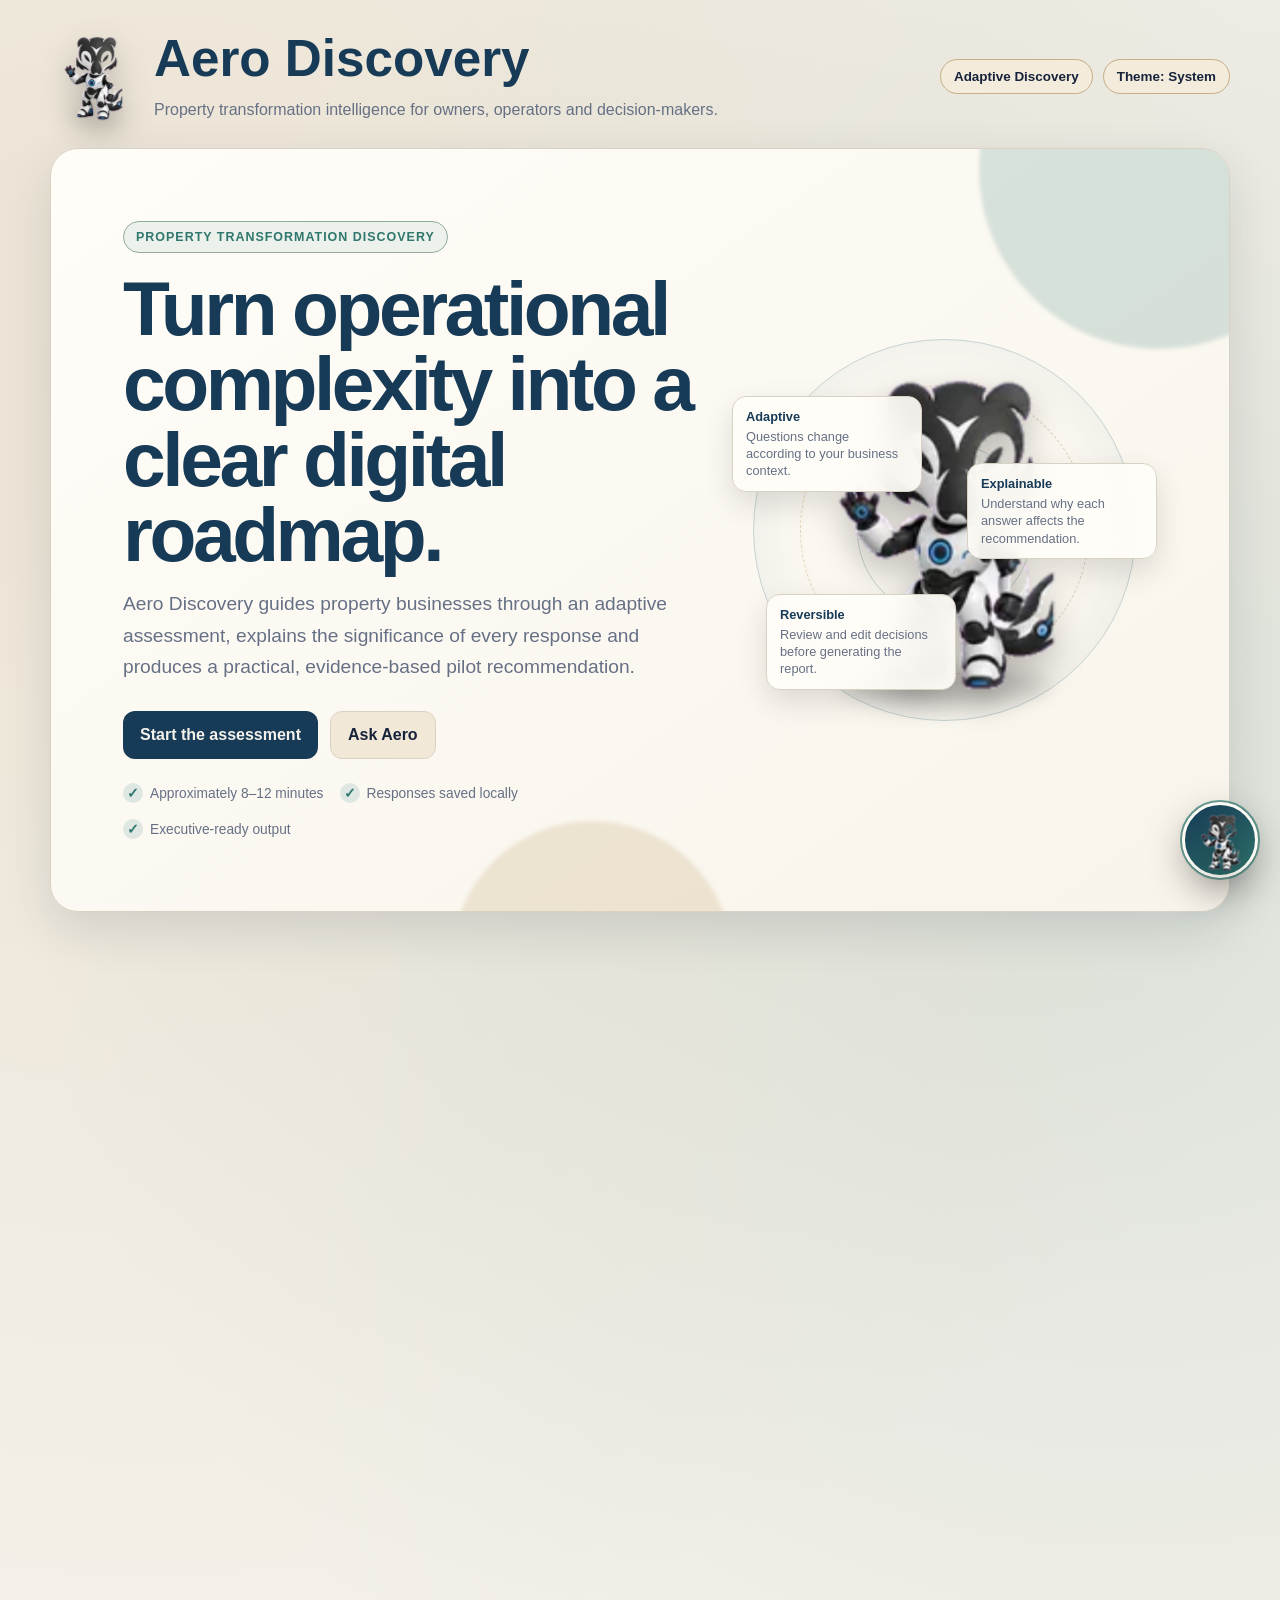
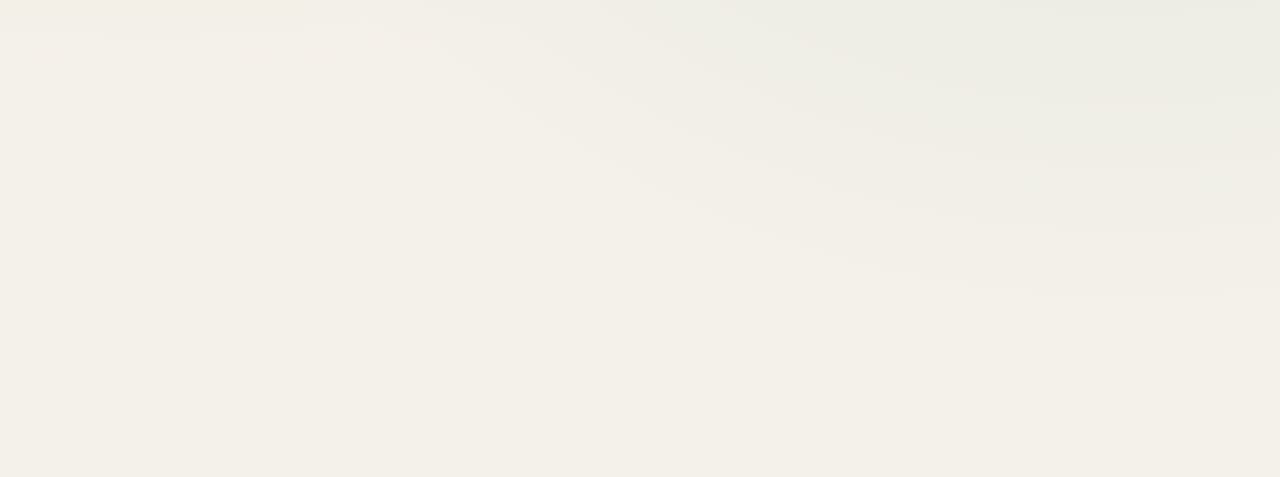
==== commit 5906e2d3: "Load Aero CGI and chat assets deterministically from HTML" ====
--- a/index.html
+++ b/index.html
@@ -14,11 +14,12 @@
 <meta name="twitter:card" content="summary" />
 <link rel="canonical" href="https://aero-general.github.io/discovery/" />
 <link rel="icon" type="image/svg+xml" href="assets/favicon.svg" />
-<link rel="preload" href="assets/aero-cgi-sprite.webp" as="image" type="image/webp" fetchpriority="high" />
 <title>Aero Discovery | Property Transformation</title>
 <link rel="stylesheet" href="assets/adaptive-wizard.css" />
 <link rel="stylesheet" href="assets/product-landing.css" />
 <link rel="stylesheet" href="assets/ux-enhancements.css" />
+<link rel="stylesheet" href="assets/aero-cgi.css?v=20260716.6" />
+<link rel="stylesheet" href="assets/aero-agent.css?v=20260716.6" />
 <script>
 (function(){
   const jsonKeys=['propDiscoveryAdaptive','discoveryChatV2','aeroAgentChatV1'];
@@ -118,8 +119,12 @@
 <div class="connection-status" id="connectionStatus" role="status" aria-live="polite" hidden></div>
 <script defer src="assets/adaptive-questions.js"></script>
 <script defer src="assets/adaptive-wizard.js"></script>
-<script defer src="assets/runtime-fixes.js"></script>
+<script defer src="assets/aero-cgi.js?v=20260716.6"></script>
+<script defer src="assets/aero-cgi-recovery.js?v=20260716.6"></script>
+<script defer src="assets/aero-intents.js?v=20260716.6"></script>
+<script defer src="assets/aero-agent.js?v=20260716.6"></script>
+<script defer src="assets/runtime-fixes.js?v=20260716.6"></script>
 <script defer src="assets/product-landing.js"></script>
 <script defer src="assets/ux-enhancements.js"></script>
 </body>
-</html>+</html>
--- a/assets/ux-enhancements.css
+++ b/assets/ux-enhancements.css
@@ -0,0 +1 @@
+.visually-hidden{position:absolute!important;width:1px!important;height:1px!important;padding:0!important;margin:-1px!important;overflow:hidden!important;clip:rect(0,0,0,0)!important;white-space:nowrap!important;border:0!important}.skip-link{position:fixed;left:16px;top:12px;z-index:12000;padding:10px 14px;border-radius:10px;background:var(--primary);color:var(--bg);font-weight:800;transform:translateY(-180%);transition:transform .16s ease}.skip-link:focus{transform:translateY(0)}.noscript-notice{margin:24px;padding:18px;border:1px solid #a33a32;border-radius:12px;font-family:system-ui;background:#fff4f2;color:#621b16}.aero-placeholder{display:inline-block;contain:layout paint;min-width:1px;min-height:1px}.landing-section{content-visibility:auto;contain-intrinsic-size:560px}.landing-cta-final{margin-top:0}.review-actions{padding-top:24px}.report-spacing{margin-top:16px}.connection-status{position:fixed;left:50%;bottom:18px;z-index:11000;max-width:min(90vw,520px);padding:10px 14px;border-radius:999px;background:var(--primary);color:var(--bg);box-shadow:0 12px 36px rgba(0,0,0,.24);font-size:.86rem;font-weight:750;transform:translateX(-50%)}button,a,input,textarea,[tabindex]:not([tabindex="-1"]){scroll-margin:120px}button:focus-visible,a:focus-visible,input:focus-visible,textarea:focus-visible,[tabindex]:focus-visible{outline:3px solid color-mix(in srgb,var(--teal) 72%,white);outline-offset:3px}.track[role="progressbar"]{position:relative}.track[role="progressbar"]:focus-visible{outline:3px solid var(--teal);outline-offset:3px}@media(max-width:680px){.topbar{gap:12px}.top-actions{width:100%;justify-content:flex-start}.top-actions .pill{margin-right:auto}.landing-meta{gap:10px}.connection-status{bottom:calc(14px + env(safe-area-inset-bottom))}}@media(prefers-reduced-motion:reduce){html{scroll-behavior:auto!important}.skip-link{transition:none}}
--- a/assets/aero-cgi.css
+++ b/assets/aero-cgi.css
@@ -0,0 +1 @@
+.aero-placeholder{display:inline-block;background-image:url('skunkie.svg');background-size:contain;background-position:center;background-repeat:no-repeat;border-radius:18%;filter:drop-shadow(0 14px 16px rgba(0,0,0,.22))}.aero-placeholder[data-aero-size="brand"]{width:86px;height:96px}.aero-placeholder[data-aero-size="wizard"]{width:118px;height:132px}.aero-placeholder[data-aero-size="hero"]{width:min(320px,80vw);height:min(372px,92vw)}.aero-placeholder[data-aero-size="launcher"]{width:58px;height:64px}.aero-placeholder[data-aero-size="chat"]{width:48px;height:54px}.aero-cgi{--aero-rx:0deg;--aero-ry:0deg;--aero-tx:0px;--aero-ty:0px;--aero-scale:1;position:relative;display:inline-grid;place-items:center;isolation:isolate;perspective:900px;transform-style:preserve-3d;vertical-align:middle;overflow:visible}.aero-cgi canvas,.aero-cgi-vector-fallback{grid-area:1/1;display:block;width:100%;height:100%;object-fit:contain;border-radius:18%;transform:translate3d(var(--aero-tx),var(--aero-ty),16px) rotateX(var(--aero-rx)) rotateY(var(--aero-ry)) scale(var(--aero-scale));transform-origin:50% 75%;transition:transform .16s ease,filter .2s ease,opacity .2s ease;filter:drop-shadow(calc(var(--aero-tx)*-.7) calc(14px + var(--aero-ty)*-.5) 16px rgba(0,0,0,.24));will-change:transform}.aero-cgi-vector-fallback[hidden]{display:none}.aero-cgi.aero-cgi-fallback canvas{opacity:0}.aero-cgi.aero-vector-active{background:none}.aero-cgi:after{content:"";position:absolute;left:17%;right:17%;bottom:3%;height:10%;border-radius:50%;background:rgba(0,0,0,.2);filter:blur(10px);z-index:-1;transform:translateZ(-8px)}.aero-cgi[data-state="thinking"] canvas,.aero-cgi[data-state="thinking"] .aero-cgi-vector-fallback{animation:aero-think 1.4s ease-in-out infinite}.aero-cgi[data-state="happy"] canvas,.aero-cgi[data-state="success"] canvas,.aero-cgi[data-state="happy"] .aero-cgi-vector-fallback,.aero-cgi[data-state="success"] .aero-cgi-vector-fallback{animation:aero-bounce .72s ease-in-out 2}.aero-cgi[data-state="alert"] canvas,.aero-cgi[data-state="alert"] .aero-cgi-vector-fallback{animation:aero-alert .3s ease-in-out 3}.aero-cgi[data-state="sleeping"] canvas,.aero-cgi[data-state="sleeping"] .aero-cgi-vector-fallback{animation:aero-breathe 2.8s ease-in-out infinite;filter:saturate(.72) brightness(.88)}.aero-cgi[data-state="wave"] canvas,.aero-cgi[data-state="welcome"] canvas,.aero-cgi[data-state="wave"] .aero-cgi-vector-fallback,.aero-cgi[data-state="welcome"] .aero-cgi-vector-fallback{animation:aero-wave .8s ease-in-out 2}.aero-cgi[data-size="brand"]{width:86px;height:96px}.aero-cgi[data-size="wizard"]{width:118px;height:132px}.aero-cgi[data-size="hero"]{width:min(320px,80vw);height:min(372px,92vw)}.aero-cgi[data-size="launcher"]{width:58px;height:64px}.aero-cgi[data-size="chat"]{width:48px;height:54px}@keyframes aero-think{0%,100%{transform:translate3d(var(--aero-tx),var(--aero-ty),16px) rotateX(var(--aero-rx)) rotateY(calc(var(--aero-ry) - 2deg))}50%{transform:translate3d(var(--aero-tx),calc(var(--aero-ty) - 4px),22px) rotateX(var(--aero-rx)) rotateY(calc(var(--aero-ry) + 2deg))}}@keyframes aero-bounce{0%,100%{transform:translate3d(var(--aero-tx),var(--aero-ty),16px) rotateX(var(--aero-rx)) rotateY(var(--aero-ry)) scale(1)}45%{transform:translate3d(var(--aero-tx),calc(var(--aero-ty) - 11px),26px) rotateX(var(--aero-rx)) rotateY(var(--aero-ry)) scale(1.05)}}@keyframes aero-alert{0%,100%{transform:translate3d(var(--aero-tx),var(--aero-ty),16px) rotateX(var(--aero-rx)) rotateY(var(--aero-ry))}25%{transform:translate3d(calc(var(--aero-tx) - 4px),var(--aero-ty),16px) rotateY(-4deg)}75%{transform:translate3d(calc(var(--aero-tx) + 4px),var(--aero-ty),16px) rotateY(4deg)}}@keyframes aero-breathe{0%,100%{transform:translate3d(var(--aero-tx),var(--aero-ty),12px) scale(.98)}50%{transform:translate3d(var(--aero-tx),calc(var(--aero-ty) + 4px),10px) scale(.955)}}@keyframes aero-wave{0%,100%{transform:translate3d(var(--aero-tx),var(--aero-ty),16px) rotateY(var(--aero-ry))}50%{transform:translate3d(var(--aero-tx),calc(var(--aero-ty) - 6px),24px) rotateY(calc(var(--aero-ry) + 5deg))}}@media(max-width:680px){.aero-cgi[data-size="hero"],.aero-placeholder[data-aero-size="hero"]{width:230px;height:270px}.aero-cgi[data-size="wizard"],.aero-placeholder[data-aero-size="wizard"]{width:80px;height:92px}.aero-cgi[data-size="brand"],.aero-placeholder[data-aero-size="brand"]{width:64px;height:72px}}@media(pointer:coarse),(prefers-reduced-motion:reduce){.aero-cgi canvas,.aero-cgi-vector-fallback{transform:none!important;transition:none;animation:none!important}}
--- a/assets/aero-agent.css
+++ b/assets/aero-agent.css
@@ -0,0 +1 @@
+.aero-launcher{position:fixed;right:22px;bottom:22px;z-index:9500;width:76px;height:76px;border-radius:50%;padding:4px;background:linear-gradient(145deg,var(--primary),var(--teal));border:3px solid var(--panel);box-shadow:0 14px 38px rgba(0,0,0,.28);display:grid;place-items:center}.aero-launcher .pulse{position:absolute;inset:-5px;border:2px solid color-mix(in srgb,var(--teal) 70%,transparent);border-radius:50%;animation:aero-pulse 2.2s ease-out infinite;pointer-events:none}.aero-badge{position:absolute;right:-2px;top:-3px;min-width:22px;height:22px;padding:0 6px;border-radius:999px;display:none;place-items:center;background:var(--danger);color:#fff;font-size:.72rem;font-weight:900}.aero-badge.visible{display:grid}@keyframes aero-pulse{0%{transform:scale(.85);opacity:.8}80%,100%{transform:scale(1.3);opacity:0}}.aero-chat{position:fixed;right:22px;bottom:108px;z-index:9499;width:min(410px,calc(100vw - 28px));height:min(680px,calc(100dvh - 140px));display:none;grid-template-rows:auto 1fr auto auto auto;background:var(--panel);border:1px solid var(--border);border-radius:20px;box-shadow:0 24px 70px rgba(0,0,0,.3);overflow:hidden}.aero-chat.open{display:grid}.aero-chat-head{display:flex;align-items:center;gap:11px;padding:12px 14px;background:linear-gradient(135deg,var(--primary),var(--primary2));color:var(--bg)}.aero-chat-title{font-weight:900}.aero-chat-status,.aero-chat-foot{font-size:.76rem;opacity:.82}.aero-chat-close{margin-left:auto;background:rgba(255,255,255,.14);color:inherit;padding:7px 10px}.aero-chat-log{overflow:auto;padding:14px;background:var(--panel2)}.aero-message{max-width:88%;padding:10px 12px;margin:7px 0;border-radius:13px;line-height:1.44;white-space:pre-wrap;overflow-wrap:anywhere}.aero-message.bot{background:var(--panel);border:1px solid var(--border);border-top-left-radius:3px}.aero-message.user{margin-left:auto;background:color-mix(in srgb,var(--teal) 18%,var(--panel));border:1px solid color-mix(in srgb,var(--teal) 42%,var(--border));border-top-right-radius:3px}.aero-meta,.aero-sources{display:block;margin-top:5px;color:var(--muted);font-size:.68rem}.aero-meta{text-align:right}.aero-prompts{display:flex;gap:7px;padding:9px 10px;overflow:auto;border-top:1px solid var(--border);background:var(--panel)}.aero-prompts button{white-space:nowrap;padding:7px 9px;border:1px solid var(--border);background:var(--panel2);color:var(--primary);font-size:.76rem}.aero-form{display:flex;gap:8px;padding:10px;background:var(--panel);border-top:1px solid var(--border)}.aero-form textarea{min-width:0;flex:1;max-height:120px;resize:none;border-radius:18px}.aero-form button{width:46px;height:46px;border-radius:50%;padding:0;background:var(--teal);color:var(--bg)}.aero-typing{display:none;padding:0 14px 8px;color:var(--muted);font-size:.76rem;background:var(--panel2)}.aero-typing.visible{display:block}.aero-chat-foot{padding:7px 12px;border-top:1px solid var(--border);background:var(--panel)}body.aero-chat-open{overflow:hidden}@media(min-width:681px){body.aero-chat-open{overflow:auto}}@media(max-width:680px){.aero-launcher{right:14px;bottom:14px;width:68px;height:68px}.aero-chat{inset:auto 0 0 0;width:100%;height:min(82dvh,720px);border-radius:22px 22px 0 0}.aero-chat-head{padding-top:max(12px,env(safe-area-inset-top))}.aero-chat-foot{padding-bottom:max(8px,env(safe-area-inset-bottom))}}@media(prefers-reduced-motion:reduce){.aero-launcher .pulse{animation:none}}
